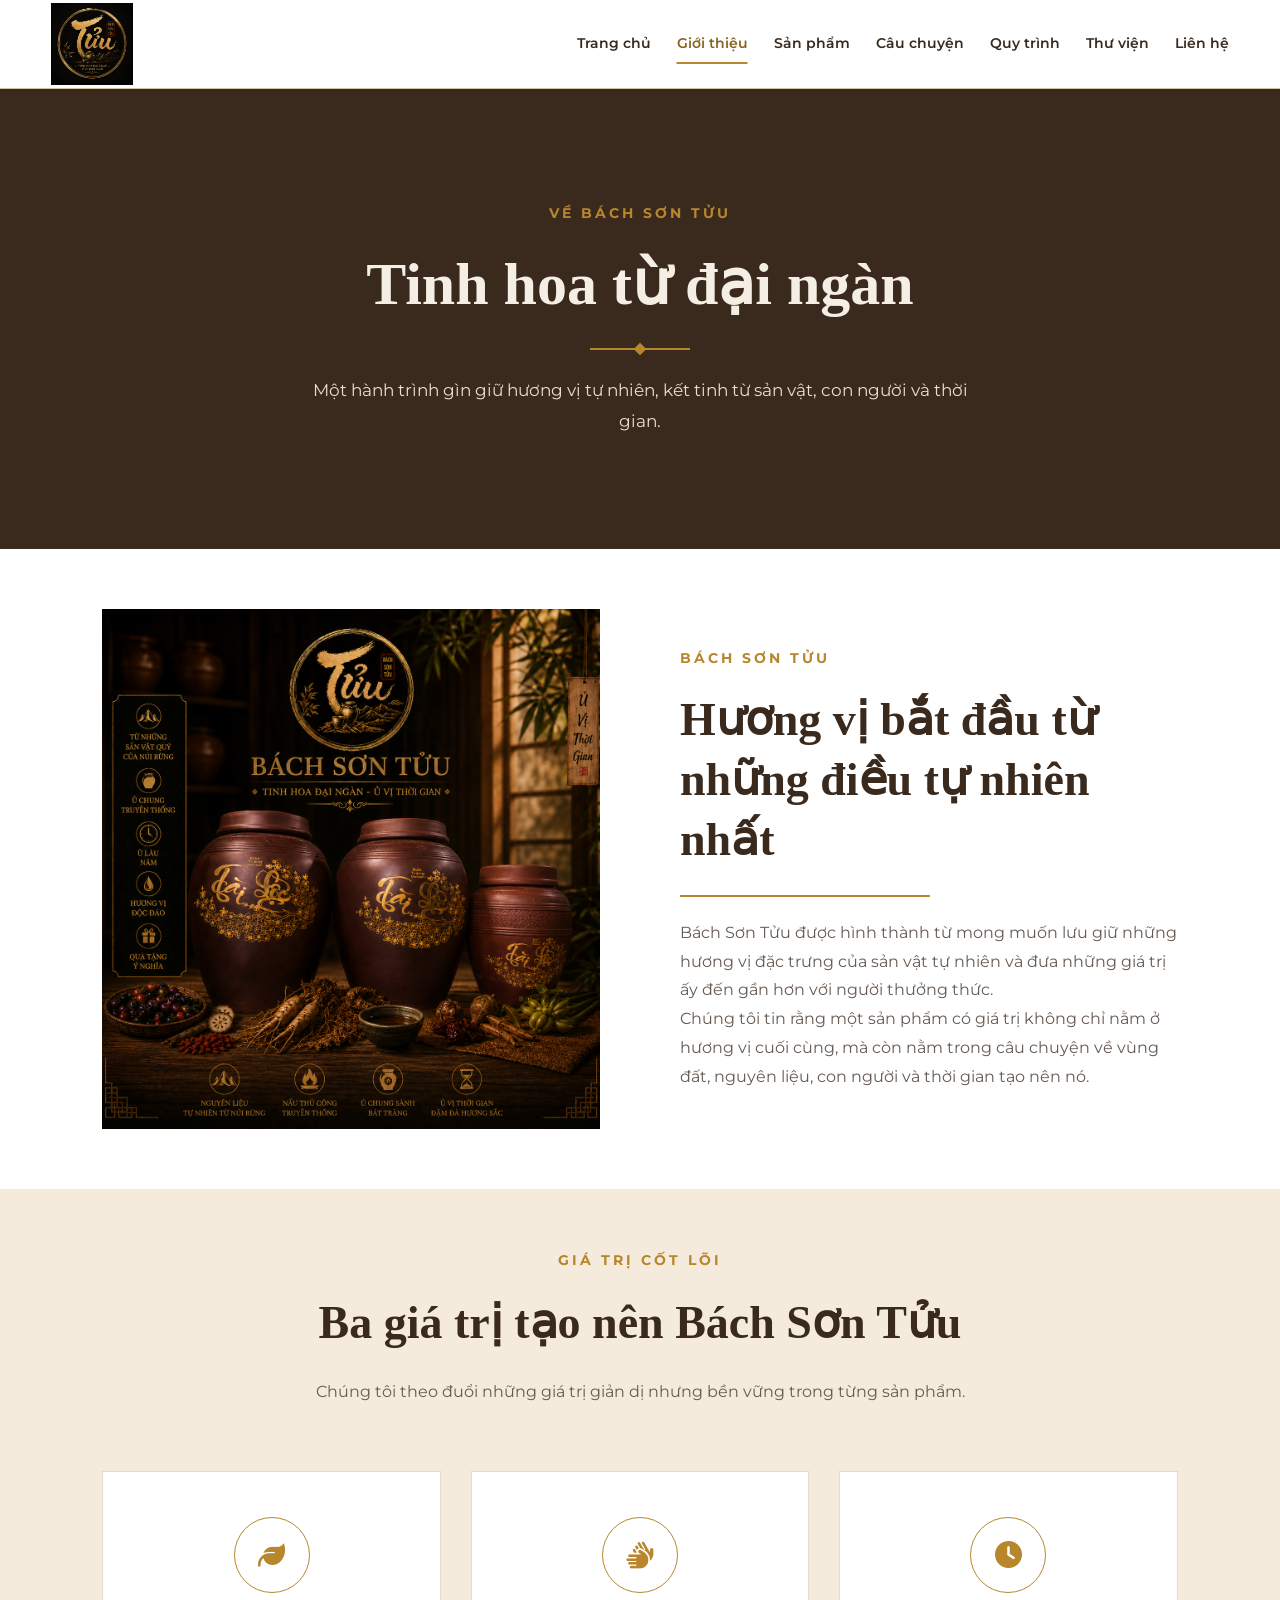
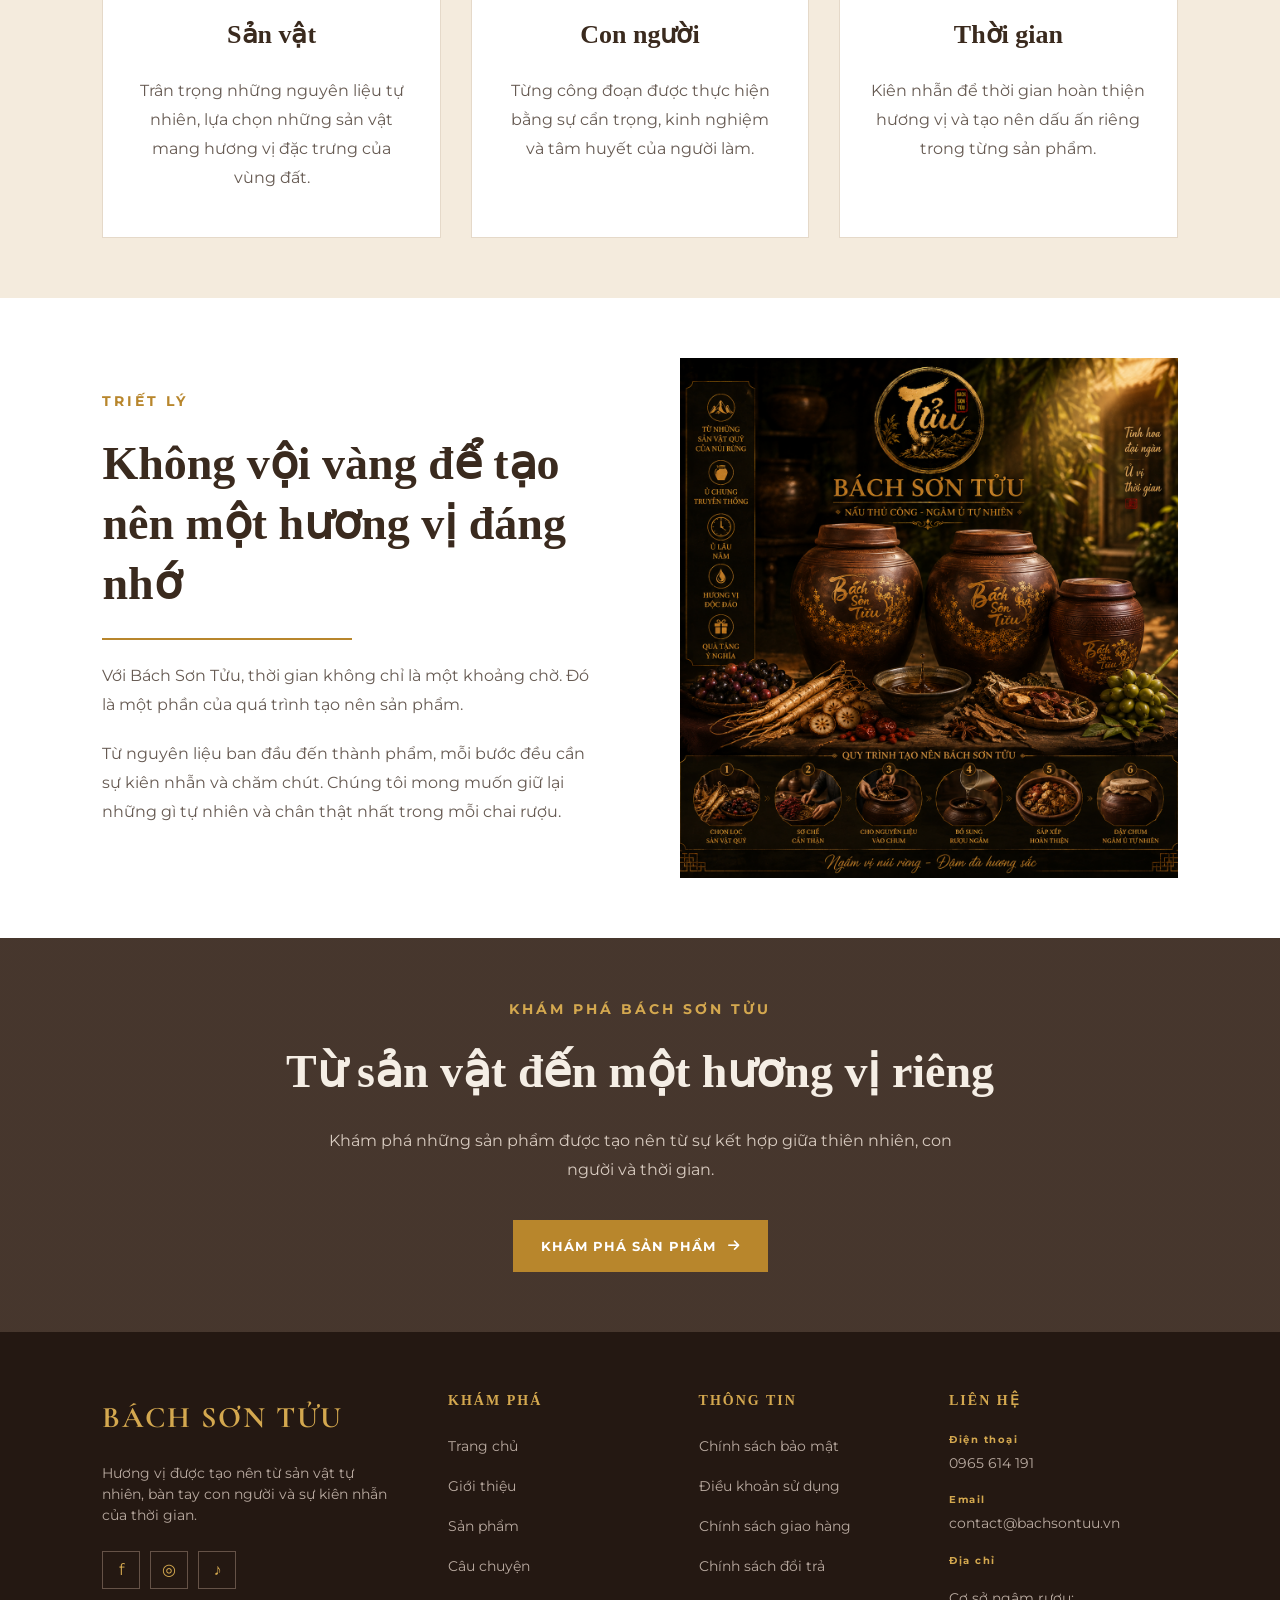
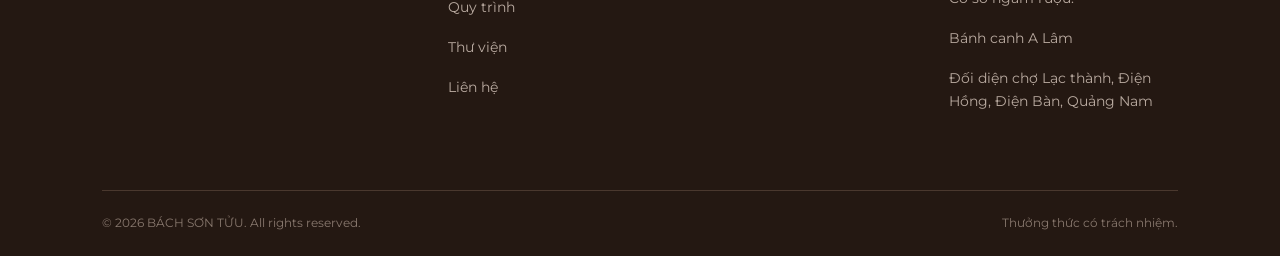
==== about.html @ 34ed48e2 "Add files via upload" ====
<!DOCTYPE html>
<html lang="vi">

<head>
    <meta charset="UTF-8">
    <meta name="viewport" content="width=device-width, initial-scale=1.0">
    <title>Giới thiệu | Bách Sơn Tửu</title>
    <link rel="preconnect" href="https://fonts.googleapis.com">
    <link rel="preconnect" href="https://fonts.gstatic.com" crossorigin>
    <link href="https://fonts.googleapis.com/css2?family=Cormorant+Garamond:wght@500;600;700&family=Montserrat:wght@400;500;600;700&display=swap" rel="stylesheet">
    <link rel="stylesheet" href="css/style.css">
    <link rel="stylesheet" href="css/responsive.css">
    <link rel="stylesheet" href="css/about.css">
    <link rel="stylesheet" href="https://cdnjs.cloudflare.com/ajax/libs/font-awesome/6.5.2/css/all.min.css">
    
</head>

<body>
    <!-- =========================
         HEADER
    ========================== -->
    <header class="header">
        <div class="container header-container">
            <!-- LOGO -->
            <a href="index.html" class="logo">
                <img 
                    src="images/logo/logo-main.png"
                    alt="Bách Sơn Tửu"
                    >
            </a>
            <!-- MENU -->
            <nav class="navbar">
                <a href="index.html">Trang chủ</a>
                <a href="about.html" class="active">Giới thiệu</a>
                <a href="products.html">Sản phẩm</a>
                <a href="story.html">Câu chuyện</a>
                <a href="process.html">Quy trình</a>
                <a href="gallery.html">Thư viện</a>
                <a href="contact.html">Liên hệ</a>
            </nav>
            <!-- MENU MOBILE -->
            <button class="menu-toggle">
                <i class="fa-solid fa-bars"></i>
            </button>
        </div>
    </header>
    <div class="mobile-menu">

    <a href="index.html">
        Trang chủ
    </a>

    <a href="about.html" class="active">
        Giới thiệu
    </a>

    <a href="products.html">
        Sản phẩm
    </a>

    <a href="story.html">
        Câu chuyện
    </a>

    <a href="process.html">
        Quy trình
    </a>

    <a href="gallery.html">
        Thư viện
    </a>

    <a href="contact.html">
        Liên hệ
    </a>

</div>

<!-- =====================================================
     ABOUT HERO
===================================================== -->

<section class="about-hero">

    <div class="about-hero-content">

        <span class="section-subtitle">
            VỀ BÁCH SƠN TỬU
        </span>

        <h1>
            Tinh hoa từ đại ngàn
        </h1>

        <div class="about-hero-line"></div>

        <p>
            Một hành trình gìn giữ hương vị tự nhiên,
            kết tinh từ sản vật, con người và thời gian.
        </p>

    </div>

</section>



<!-- =====================================================
     GIỚI THIỆU THƯƠNG HIỆU
===================================================== -->

<section class="about-intro">

    <div class="about-intro-container">


        <!-- HÌNH ẢNH -->

        <div class="about-intro-image">

            <img
                src="images/about/about-intro.jpg"
                alt="Không gian và sản vật Bách Sơn Tửu"
            >

        </div>


        <!-- NỘI DUNG -->

        <div class="about-intro-content">

            <span class="section-subtitle">
                BÁCH SƠN TỬU
            </span>

            <h2>
                Hương vị bắt đầu
                từ những điều tự nhiên nhất
            </h2>

            <div class="about-line"></div>

            <p>
                Bách Sơn Tửu được hình thành từ mong muốn
                lưu giữ những hương vị đặc trưng của sản vật
                tự nhiên và đưa những giá trị ấy đến gần hơn
                với người thưởng thức.
            </p>

            <p>
                Chúng tôi tin rằng một sản phẩm có giá trị
                không chỉ nằm ở hương vị cuối cùng, mà còn
                nằm trong câu chuyện về vùng đất, nguyên liệu,
                con người và thời gian tạo nên nó.
            </p>

        </div>

    </div>

</section>



<!-- =====================================================
     GIÁ TRỊ THƯƠNG HIỆU
===================================================== -->

<section class="about-values">

    <div class="about-values-header">

        <span class="section-subtitle">
            GIÁ TRỊ CỐT LÕI
        </span>

        <h2>
            Ba giá trị tạo nên Bách Sơn Tửu
        </h2>

        <p>
            Chúng tôi theo đuổi những giá trị giản dị
            nhưng bền vững trong từng sản phẩm.
        </p>

    </div>


    <div class="about-values-grid">


        <!-- GIÁ TRỊ 1 -->

        <div class="about-value-card">

            <div class="about-value-icon">

                <i class="fa-solid fa-leaf"></i>

            </div>

            <h3>
                Sản vật
            </h3>

            <p>
                Trân trọng những nguyên liệu tự nhiên,
                lựa chọn những sản vật mang hương vị
                đặc trưng của vùng đất.
            </p>

        </div>


        <!-- GIÁ TRỊ 2 -->

        <div class="about-value-card">

            <div class="about-value-icon">

                <i class="fa-solid fa-hands"></i>

            </div>

            <h3>
                Con người
            </h3>

            <p>
                Từng công đoạn được thực hiện bằng
                sự cẩn trọng, kinh nghiệm và tâm huyết
                của người làm.
            </p>

        </div>


        <!-- GIÁ TRỊ 3 -->

        <div class="about-value-card">

            <div class="about-value-icon">

                <i class="fa-solid fa-clock"></i>

            </div>

            <h3>
                Thời gian
            </h3>

            <p>
                Kiên nhẫn để thời gian hoàn thiện
                hương vị và tạo nên dấu ấn riêng
                trong từng sản phẩm.
            </p>

        </div>


    </div>

</section>



<!-- =====================================================
     TRIẾT LÝ THƯƠNG HIỆU
===================================================== -->

<section class="about-philosophy">

    <div class="about-philosophy-container">


        <div class="about-philosophy-content">

            <span class="section-subtitle">
                TRIẾT LÝ
            </span>

            <h2>
                Không vội vàng
                để tạo nên một hương vị đáng nhớ
            </h2>

            <div class="about-line"></div>

            <p>
                Với Bách Sơn Tửu, thời gian không chỉ là
                một khoảng chờ. Đó là một phần của quá trình
                tạo nên sản phẩm.
            </p>

            <p>
                Từ nguyên liệu ban đầu đến thành phẩm,
                mỗi bước đều cần sự kiên nhẫn và chăm chút.
                Chúng tôi mong muốn giữ lại những gì tự nhiên
                và chân thật nhất trong mỗi chai rượu.
            </p>

        </div>


        <div class="about-philosophy-image">

            <img
                src="images/about/about-philosophy.jpg"
                alt="Quá trình tạo nên Bách Sơn Tửu"
            >

        </div>

    </div>

</section>



<!-- =====================================================
     CTA
===================================================== -->

<section class="about-cta">

    <div class="about-cta-content">

        <span class="section-subtitle">
            KHÁM PHÁ BÁCH SƠN TỬU
        </span>

        <h2>
            Từ sản vật đến một hương vị riêng
        </h2>

        <p>
            Khám phá những sản phẩm được tạo nên
            từ sự kết hợp giữa thiên nhiên, con người
            và thời gian.
        </p>

        <a
            href="products.html"
            class="about-cta-button"
        >
            KHÁM PHÁ SẢN PHẨM

            <i class="fa-solid fa-arrow-right"></i>

        </a>

    </div>

</section>


<!-- =========================
     FOOTER
========================= -->

<footer class="footer">

    <div class="footer-container">

        <!-- Thương hiệu -->
        <div class="footer-brand">

            <a href="#" class="footer-logo">
                BÁCH SƠN TỬU
            </a>

            <p>
                Hương vị được tạo nên từ sản vật tự nhiên,
                bàn tay con người và sự kiên nhẫn của thời gian.
            </p>

            <div class="footer-social">

                <a href="#" aria-label="Facebook">
                    f
                </a>

                <a href="#" aria-label="Instagram">
                    ◎
                </a>

                <a href="#" aria-label="TikTok">
                    ♪
                </a>

            </div>

        </div>


        <!-- Điều hướng -->
        <div class="footer-column">

            <h3>
                KHÁM PHÁ
            </h3>

            <ul>

                <li>
                    <a href="#">
                        Trang chủ
                    </a>
                </li>

                <li>
                    <a href="#">
                        Giới thiệu
                    </a>
                </li>

                <li>
                    <a href="#">
                        Sản phẩm
                    </a>
                </li>

                <li>
                    <a href="#">
                        Câu chuyện
                    </a>
                </li>

                <li>
                    <a href="#">
                        Quy trình
                    </a>
                </li>

                <li>
                    <a href="#">
                        Thư viện
                    </a>
                </li>

                <li>
                    <a href="#">
                        Liên hệ
                    </a>
                </li>

            </ul>

        </div>


        <!-- Thông tin -->
        <div class="footer-column">

            <h3>
                THÔNG TIN
            </h3>

            <ul>

                <li>
                    <a href="#">
                        Chính sách bảo mật
                    </a>
                </li>

                <li>
                    <a href="#">
                        Điều khoản sử dụng
                    </a>
                </li>

                <li>
                    <a href="#">
                        Chính sách giao hàng
                    </a>
                </li>

                <li>
                    <a href="#">
                        Chính sách đổi trả
                    </a>
                </li>

            </ul>

        </div>


        <!-- Liên hệ -->
        <div class="footer-column">

            <h3>
                LIÊN HỆ
            </h3>

            <div class="footer-contact">

                <p>
                    <span>Điện thoại</span>
                    0965 614 191
                </p>

                <p>
                    <span>Email</span>
                    contact@bachsontuu.vn
                </p>

                <p>
                    <span>Địa chỉ</span>
                        <p>Cơ sở ngâm rượu: </p>
                        <p>Bánh canh A Lâm</p>
                        <p>Đối diện chợ Lạc thành, Điện Hồng, Điện Bàn, Quảng Nam</p>
                </p>

            </div>

        </div>

    </div>


    <!-- Footer Bottom -->

    <div class="footer-bottom">

        <p>
            © <span class="current-year"></span>
            BÁCH SƠN TỬU. All rights reserved.
        </p>

        <p>
            Thưởng thức có trách nhiệm.
        </p>

    </div>

</footer>



    <!-- JAVASCRIPT -->

    <script src="js/script.js"></script>


</body>

</html>
---- css/style.css ----
/* =====================================================
   BÁCH SƠN TỬU
   TINH HOA ĐẠI NGÀN - Ủ VỊ THỜI GIAN
   MAIN STYLE
===================================================== */


/* =====================================================
   1. BIẾN THƯƠNG HIỆU
===================================================== */

:root {

    /* MÀU CHỦ ĐẠO */
    --gold: #B8862C;
    --gold-light: #D4A84F;
    --gold-dark: #8A641F;

    /* MÀU NỀN */
    --black: #1C1510;
    --brown: #3A2A1E;
    --brown-dark: #241812;

    --white: #FFFFFF;
    --cream: #F8F5EF;
    --cream-dark: #F4EBDD;

    /* MÀU CHỮ */
    --text-main: #1C1510;
    --text-light: #665A52;
    --text-muted: #B9AAA0;

    /* VIỀN */
    --border: #D8C29A;
    --border-light: #D8CBBB;

    /* HIỆU ỨNG */
    --shadow: 0 8px 25px rgba(28, 21, 16, 0.10);
    --shadow-hover: 0 15px 35px rgba(59, 42, 32, 0.12);

    /* KÍCH THƯỚC */
    --container-width: 1200px;

    /* BO GÓC */
    --radius-sm: 5px;
    --radius-md: 8px;

    /* FONT */
    --font-main: "Montserrat", sans-serif;

}


/* =====================================================
   2. RESET
===================================================== */

* {
    margin: 0;
    padding: 0;
    box-sizing: border-box;
}

html {
    scroll-behavior: smooth;
}

body {
    font-family: "Montserrat", sans-serif;
    background: var(--white);
    color: var(--text-main);
    line-height: 1.7;
    overflow-x: hidden;
}

img {
    display: block;
    max-width: 100%;
}

a {
    color: inherit;
    text-decoration: none;
}

button,
input,
textarea,
select {
    font-family: inherit;
}


/* =====================================================
   3. TYPOGRAPHY
===================================================== */

h1,
h2,
h3,
h4 {
    margin: 0 0 25px;
    font-family: 'Playfair Display', serif;
    color: var(--brown);
    line-height: 1.3;
}

h1 {
    font-size: 60px;
}

h2 {
    font-size: 46px;
}

h3 {
    font-size: 26px;
}


/* =====================================================
   4. CONTAINER
===================================================== */

.container {
    width: 92%;
    max-width: var(--container-width);
    margin: 0 auto;
}


/* =====================================================
   5. SECTION SUBTITLE
===================================================== */

.section-subtitle {
    display: block;
    margin-bottom: 20px;
    color: var(--gold);
    font-size: 14px;
    font-weight: 700;
    letter-spacing: 3px;
}


/* =====================================================
   6. HEADER
===================================================== */

.header {
    position: sticky;
    top: 0;
    left: 0;
    width: 100%;
    background: rgba(255, 255, 255, 0.97);
    border-bottom: 1px solid var(--border);
    z-index: 1000;
    transition: 0.3s ease;
}

.header-container {
    min-height: 88px;
    display: flex;
    align-items: center;
    justify-content: space-between;
    gap: 30px;
}


/* =====================================================
   7. LOGO
===================================================== */

.logo {
    display: flex;
    align-items: center;
    flex-shrink: 0;
}

.logo img {
    width: 82px;
    height: 82px;
    object-fit: contain;
    transition: 0.3s ease;
}

.logo:hover img {
    transform: scale(1.03);
}


/* =====================================================
   8. NAVIGATION
===================================================== */

.navbar {
    display: flex;
    align-items: center;
    justify-content: flex-end;
    gap: 26px;
}

.navbar a {
    position: relative;
    padding: 8px 0;
    color: var(--brown);
    font-size: 14px;
    font-weight: 600;
    white-space: nowrap;
    transition: 0.3s ease;
}

.navbar a::after {
    content: "";
    position: absolute;
    left: 50%;
    bottom: 0;
    width: 0;
    height: 2px;
    background: var(--gold);
    transform: translateX(-50%);
    transition: 0.3s ease;
}

.navbar a:hover,
.navbar a.active {
    color: var(--gold-dark);
}

.navbar a:hover::after,
.navbar a.active::after {
    width: 100%;
}


/* =====================================================
   9. MOBILE MENU BUTTON
===================================================== */

.menu-toggle {
    display: none;
    width: 42px;
    height: 42px;
    align-items: center;
    justify-content: center;
    border: 1px solid var(--border);
    border-radius: var(--radius-sm);
    background: var(--white);
    color: var(--gold-dark);
    font-size: 20px;
    cursor: pointer;
    transition: 0.3s ease;
}

.menu-toggle:hover {
    background: var(--cream);
    border-color: var(--gold);
}


/* =====================================================
   10. MOBILE MENU
===================================================== */

.mobile-menu {
    display: none;
    position: fixed;
    top: 88px;
    left: 0;
    width: 100%;
    background: var(--white);
    border-top: 1px solid var(--border);
    box-shadow: var(--shadow);
    z-index: 999;
}

.mobile-menu a {
    display: block;
    padding: 15px 5%;
    color: var(--brown);
    font-size: 14px;
    font-weight: 600;
    border-bottom: 1px solid #eee;
    transition: 0.3s ease;
}

.mobile-menu a:hover,
.mobile-menu a.active {
    color: var(--gold-dark);
    background: var(--cream);
}

.mobile-menu.show {
    display: block;
}


/* =====================================================
   11. HERO
===================================================== */

.hero {
    min-height: 650px;
    display: flex;
    align-items: center;
    text-align: center;
    background-color: var(--cream);
    overflow: hidden;
}

.hero-content {
    width: 100%;
    max-width: 1100px;
    margin: 0 auto;
    padding: 50px 20px;
}

.hero h1 {
    margin: 0;
    font-size: clamp(48px, 6vw, 86px);
    font-weight: 700;
    letter-spacing: 2px;
    color: var(--brown);
    line-height: 1.1;
}

.hero-line {
    position: relative;
    width: 250px;
    height: 2px;
    margin: 22px auto 18px;
    background: var(--gold);
}

.hero-line::after {
    content: "";
    position: absolute;
    top: 50%;
    left: 50%;
    width: 10px;
    height: 10px;
    background: var(--gold);
    transform: translate(-50%, -50%) rotate(45deg);
}

.hero-slogan {
    margin: 8px 0 20px;
    font-family: 'Playfair Display', serif;
    font-size: 20px;
    font-weight: 500;
    letter-spacing: 4px;
    color: var(--gold-dark);
    text-transform: uppercase;
}

.hero-description {
    max-width: 800px;
    margin: 20px auto 32px;
    color: var(--text-light);
    text-align: center;
    font-size: 18px;
    line-height: 1.7;
}


/* =====================================================
   12. HERO BUTTON
===================================================== */

.hero-button {
    display: inline-flex;
    align-items: center;
    gap: 12px;
    padding: 13px 25px;
    background: var(--gold);
    color: var(--white);
    border: 1px solid var(--gold);
    border-radius: var(--radius-sm);
    font-size: 15px;
    font-weight: 600;
    letter-spacing: 0.5px;
    transition: 0.3s ease;
}

.hero-button i {
    transition: 0.3s ease;
}

.hero-button:hover {
    background: var(--gold-dark);
    border-color: var(--gold-dark);
    transform: translateY(-2px);
}

.hero-button:hover i {
    transform: translateX(5px);
}


/* =====================================================
   13. STORY - CÂU CHUYỆN
===================================================== */

.story {
    padding: 60px 8%;
    background: var(--white);
}

.story-container {
    max-width: var(--container-width);
    margin: 0 auto;
    display: grid;
    grid-template-columns: 1fr 1fr;
    gap: 80px;
    align-items: center;
}

.story-image {
    width: 100%;
    height: 450px;
    overflow: hidden;
}

.story-image img {
    width: 100%;
    height: 100%;
    object-fit: cover;
    transition: transform 0.6s ease;
}

.story-image:hover img {
    transform: scale(1.04);
}

.story-content {
    max-width: 520px;
}

.story-line {
    width: 250px;
    height: 2px;
    margin-bottom: 30px;
    background: var(--gold);
}

.story-content p {
    margin-bottom: 20px;
    color: var(--text-light);
    font-size: 16px;
    line-height: 1.8;
}

/* STORY BUTTON */

.story-button {
    display: inline-flex;
    align-items: center;
    gap: 12px;
    margin-top: 15px;
    padding: 14px 24px;
    background: var(--gold);
    color: var(--white);
    font-size: 15px;
    font-weight: 600;
    letter-spacing: 0.5px;
    transition: 0.3s ease;
}

.story-button span {
    font-size: 15px;
}

.story-button:hover {
    background: var(--brown);
}


/* =====================================================
   14. PRODUCTS - SẢN PHẨM
===================================================== */

.products {
    padding: 60px 8%;
    background: var(--cream-dark);
}

.products-header {
    max-width: 700px;
    margin: 0 auto 50px;
    text-align: center;
}

.products-header p {
    margin: 0;
    color: var(--text-light);
    font-size: 16px;
    line-height: 1.8;
}


/* PRODUCT GRID */

.products-grid {
    max-width: var(--container-width);
    margin: 0 auto;
    display: grid;
    grid-template-columns: repeat(3, 1fr);
    gap: 30px;
}


/* PRODUCT CARD */

.product-card {
    background: var(--white);
    transition:
        transform 0.4s ease,
        box-shadow 0.4s ease;
}

.product-card:hover {
    transform: translateY(-8px);
    box-shadow: var(--shadow-hover);
}


/* PRODUCT IMAGE */

.product-image {
    position: relative;
    width: 100%;
    height: 250px;
    overflow: hidden;
    background: #E8DCCB;
}

.product-image img {
    width: 100%;
    height: 100%;
    object-fit: cover;
    transition: transform 0.6s ease;
}

.product-card:hover .product-image img {
    transform: scale(1.05);
}


/* PRODUCT TAG */

.product-tag {
    position: absolute;
    top: 18px;
    left: 18px;
    padding: 7px 12px;
    background: var(--gold);
    color: var(--white);
    font-size: 11px;
    font-weight: 700;
    letter-spacing: 1px;
}


/* PRODUCT INFO */

.product-info {
    padding: 28px 26px 30px;
}

.product-category {
    color: var(--gold);
    font-size: 11px;
    font-weight: 700;
    letter-spacing: 2px;
}

.product-info h3 {
    margin: 12px 0;
    
}

.product-info p {
    margin: 0 0 22px;
    color: var(--text-light);
    font-size: 14px;
    line-height: 1.7;
}


/* PRODUCT LINK */

.product-link {
    display: inline-flex;
    align-items: center;
    gap: 10px;
    padding-bottom: 5px;
    color: var(--brown);
    border-bottom: 1px solid var(--gold);
    font-size: 12px;
    font-weight: 700;
    letter-spacing: 1px;
    transition: 0.3s ease;
}

.product-link span {
    color: var(--gold);
    font-size: 18px;
}

.product-link:hover {
    color: var(--gold);
}


/* PRODUCTS BUTTON */

.products-button {
    margin-top: 50px;
    text-align: center;
}

.view-all-button {
    display: inline-flex;
    align-items: center;
    gap: 12px;
    padding: 15px 28px;
    background: var(--brown);
    color: var(--white);
    font-size: 15px;
    font-weight: 600;
    letter-spacing: 1px;
    transition: 0.3s ease;
}

.view-all-button span {
    color: var(--gold-light);
    font-size: 20px;
}

.view-all-button:hover {
    background: var(--gold);
}


/* =====================================================
   15. PROCESS - QUY TRÌNH
===================================================== */

.process {
    padding: 60px 8%;
    background: var(--brown);
    color: #F5EEE5;
    overflow: hidden;
}

.process-header {
    max-width: 850px;
    margin: 0 auto 90px;
    text-align: center;
}

.process-header h2 {
    margin: 0 0 25px;
    color: #F5EEE5;
    font-size: 46px;
    line-height: 1.15;
}

.process-header p {
    max-width: 780px;
    margin: 0 auto;
    color: #D8CBC0;
    font-size: 16px;
    line-height: 1.8;
}


/* PROCESS LIST */

.process-list {
    width: 100%;
    max-width: 1400px;
    margin: 0 auto;
    display: grid;
    grid-template-columns: repeat(5, minmax(0, 1fr));
}


/* PROCESS ITEM */

.process-item {
    position: relative;
    min-width: 0;
    padding: 0 25px;
    text-align: center;
}


/* PROCESS ICON */

.process-icon {
    position: relative;
    z-index: 2;
    width: 96px;
    height: 96px;
    margin: 0 auto 38px;
    display: flex;
    align-items: center;
    justify-content: center;
    border: 1px solid #C28B20;
    border-radius: 50%;
    background: var(--brown);
    color: #D49A25;
    font-size: 30px;
    transition: all 0.35s ease;
}


/* PROCESS CONNECTOR */

.process-item:not(:last-child)::after {
    content: "";
    position: absolute;
    top: 48px;
    left: calc(50% + 48px);
    width: calc(100% - 96px);
    height: 1px;
    background: #806B58;
    z-index: 1;
}


/* PROCESS TEXT */

.process-content span {
    display: block;
    margin-bottom: 18px;
    color: #D49A25;
    font-size: 12px;
    font-weight: 700;
    letter-spacing: 2px;
    line-height: 1.4;
}

.process-content h3 {
    margin: 0 0 18px;
    color: #F5EEE5;
    font-size: 24px;
    line-height: 1.35;
}

.process-content p {
    max-width: 220px;
    margin: 0 auto;
    color: #CDBFB4;
    font-size: 14px;
    line-height: 1.7;
}


/* PROCESS HOVER */

.process-item:hover .process-icon {
    background: #C28B20;
    color: var(--white);
    transform: translateY(-6px);
}


/* =====================================================
   16. GALLERY - THƯ VIỆN
===================================================== */

.gallery {
    padding: 60px 8%;
    background: var(--cream-dark);
}

.gallery-header {
    max-width: 700px;
    margin: 0 auto 60px;
    text-align: center;
}

.gallery-header h2 {
    margin: 0 0 22px;
    line-height: 1.2;
}

.gallery-header p {
    margin: 0;
    color: var(--text-light);
    font-size: 16px;
    line-height: 1.8;
}


/* GALLERY GRID */

.gallery-grid {
    max-width: var(--container-width);
    margin: 0 auto;
    display: grid;
    grid-template-columns: 1.2fr 1fr 1fr;
    grid-template-rows: 260px 260px;
    gap: 15px;
}

.gallery-item {
    position: relative;
    overflow: hidden;
    background: #DDD;
}

.gallery-large {
    grid-row: span 2;
}

.gallery-item img {
    width: 100%;
    height: 100%;
    object-fit: cover;
    transition: transform 0.7s ease;
}

.gallery-item:hover img {
    transform: scale(1.06);
}


/* =====================================================
   17. CONTACT - LIÊN HỆ
===================================================== */

.contact {
    padding: 60px 8%;
    background: var(--white);
}

.contact-container {
    max-width: var(--container-width);
    margin: 0 auto;
    display: grid;
    grid-template-columns: 1fr 1fr;
    gap: 90px;
    align-items: center;
}


/* CONTACT INFO */

.contact-info {
    max-width: 520px;
}

.contact-info h2 {
    margin: 0 0 25px;
}

.contact-info > p {
    margin-bottom: 35px;
    color: var(--text-light);
    font-size: 16px;
    line-height: 1.8;
}


/* CONTACT DETAILS */

.contact-details {
    display: flex;
    flex-direction: column;
    gap: 22px;
}

.contact-item {
    display: flex;
    align-items: center;
    gap: 18px;
}

.contact-icon {
    width: 48px;
    height: 48px;
    display: flex;
    align-items: center;
    justify-content: center;
    border: 1px solid var(--gold);
    color: var(--gold);
    font-size: 20px;
}

.contact-item span {
    display: block;
    margin-bottom: 5px;
    color: var(--gold);
    font-size: 10px;
    font-weight: 600;
    letter-spacing: 2px;
}

.contact-item strong {
    display: block;
    color: var(--brown);
    font-size: 14px;
    font-weight: 600;
}


/* =====================================================
   18. CONTACT FORM
===================================================== */

.contact-form {
    padding: 50px;
    background: var(--cream-dark);
}

.contact-form h3 {
    margin: 0 0 8px;
}

.contact-form > p {
    margin: 0 0 30px;
    color: var(--text-light);
    font-size: 14px;
}


/* FORM GROUP */

.form-group {
    display: flex;
    flex-direction: column;
    margin-bottom: 20px;
}

.form-group label {
    margin-bottom: 8px;
    color: var(--brown);
    font-size: 12px;
    font-weight: 700;
}

.form-group input,
.form-group textarea {
    width: 100%;
    padding: 14px 15px;
    border: 1px solid var(--border-light);
    background: var(--white);
    color: var(--brown);
    font-size: 14px;
    outline: none;
    transition: border-color 0.3s ease;
}

.form-group textarea {
    resize: vertical;
}

.form-group input:focus,
.form-group textarea:focus {
    border-color: var(--gold);
}


/* FORM ROW */

.form-row {
    display: grid;
    grid-template-columns: 1fr 1fr;
    gap: 15px;
}


/* CONTACT BUTTON */

.contact-button {
    width: 100%;
    display: flex;
    align-items: center;
    justify-content: center;
    gap: 12px;
    padding: 16px;
    border: none;
    background: var(--brown);
    color: var(--white);
    font-size: 12px;
    font-weight: 700;
    letter-spacing: 1px;
    cursor: pointer;
    transition: 0.3s ease;
}

.contact-button span {
    color: var(--gold-light);
    font-size: 20px;
}

.contact-button:hover {
    background: var(--gold);
}

/* =====================================================
   LOCATION - GOOGLE MAP
===================================================== */

.location {
    background-color: #f4ebdd;
    padding: 60px 8%;
}


/* =========================
   HEADER
========================= */

.location-header {
    max-width: 700px;
    margin: 0 auto 50px;
    text-align: center;
}

.location-header .section-subtitle {
    margin-bottom: 18px;
}


.location-header p {
    max-width: 650px;
    margin: 0 auto;
    color: #665a52;
    font-size: 16px;
    line-height: 1.8;
}


/* =========================
   MAP
========================= */

.location-map {
    width: 100%;
    max-width: 1200px;
    height: 450px;
    margin: 0 auto;
    overflow: hidden;
    border: 1px solid #d8c29a;
    background-color: #ddd;
    box-shadow:
        0 12px 30px rgba(59, 42, 32, 0.10);
}


/* GOOGLE MAP IFRAME */

.location-map iframe {
    width: 100%;
    height: 100%;
    display: block;
    border: 0;
}

/* =========================
   LOCATION ADDRESS
========================= */

.location-address {

    max-width: 1200px;
    margin: 25px auto 0;
    padding: 22px 25px;
    display: flex;
    align-items: center;
    justify-content: space-between;
    gap: 30px;
    background-color: #ffffff;
    border: 1px solid #d8c29a;
}


/* =========================
   ADDRESS INFO
========================= */

.location-address-info {

    display: flex;
    align-items: center;
    gap: 18px;
    min-width: 0;
}


/* ICON */

.location-address-icon {

    width: 48px;
    height: 48px;

    display: flex;

    align-items: center;
    justify-content: center;

    flex-shrink: 0;

    border: 1px solid #b8862b;

    color: #b8862b;

    font-size: 20px;
}


/* TEXT */

.location-address strong {

    display: block;

    margin-bottom: 4px;

    color: #3b2a20;

    font-family: Georgia, serif;

    font-size: 18px;
}


.location-address p {

    margin: 0;

    color: #665a52;

    font-size: 14px;

    line-height: 1.7;
}


/* =========================
   NÚT CHỈ ĐƯỜNG
========================= */

.location-direction-button {

    display: inline-flex;

    align-items: center;
    justify-content: center;

    gap: 10px;

    flex-shrink: 0;

    padding: 13px 20px;

    background-color: #b8862b;

    color: #ffffff;

    font-size: 12px;

    font-weight: 700;

    letter-spacing: 0.8px;

    text-decoration: none;

    transition: all 0.3s ease;
}


.location-direction-button i {

    font-size: 15px;

    transition: transform 0.3s ease;
}


.location-direction-button:hover {

    background-color: #3b2a20;

    transform: translateY(-2px);
}


.location-direction-button:hover i {

    transform: translateX(3px);
}

/* =====================================================
   19. FOOTER
===================================================== */

.footer {
    padding: 60px 8% 0;
    background: var(--brown-dark);
    color: var(--white);
}

.footer-container {
    max-width: var(--container-width);
    margin: 0 auto;
    display: grid;
    grid-template-columns: 1.5fr 1fr 1fr 1.2fr;
    gap: 60px;
    padding-bottom: 60px;
}


/* FOOTER BRAND */

.footer-brand {
    max-width: 330px;
}

.footer-logo {
    display: inline-block;
    margin-bottom: 20px;
    color: var(--gold-light);
    font-family: "Cormorant Garamond", Georgia, serif;
    font-size: 30px;
    font-weight: 700;
    letter-spacing: 2px;
}

.footer-brand > p {
    margin: 0 0 25px;
    color: var(--text-muted);
    font-size: 14px;
    line-height: 1.5;
}


/* SOCIAL */

.footer-social {
    display: flex;
    gap: 10px;
}

.footer-social a {
    width: 38px;
    height: 38px;
    display: flex;
    align-items: center;
    justify-content: center;
    border: 1px solid #655247;
    color: var(--gold-light);
    font-size: 16px;
    transition: 0.3s ease;
}

.footer-social a:hover {
    background: var(--gold);
    border-color: var(--gold);
    color: var(--white);
}


/* FOOTER COLUMNS */

.footer-column h3 {
    margin: 0 0 22px;
    color: var(--gold-light);
    font-size: 14px;
    font-weight: 700;
    letter-spacing: 2px;
}

.footer-column ul {
    list-style: none;
    padding: 0;
    margin: 0;
}

.footer-column li {
    margin-bottom: 13px;
}

.footer-column li a {
    color: var(--text-muted);
    font-size: 14px;
    transition: 0.3s ease;
}

.footer-column li a:hover {
    padding-left: 4px;
    color: var(--gold-light);
}


/* FOOTER CONTACT */

.footer-contact p {
    margin: 0 0 18px;
    color: var(--text-muted);
    font-size: 14px;
    line-height: 1.6;
}

.footer-contact span {
    display: block;
    margin-bottom: 4px;
    color: var(--gold-light);
    font-size: 10px;
    font-weight: 700;
    letter-spacing: 1.5px;
}


/* FOOTER BOTTOM */

.footer-bottom {
    max-width: var(--container-width);
    margin: 0 auto;
    padding: 22px 0;
    display: flex;
    justify-content: space-between;
    gap: 20px;
    border-top: 1px solid #4A382E;
}

.footer-bottom p {
    margin: 0;
    color: #88786E;
    font-size: 12px;
}

/* =====================================================
   JAVASCRIPT EFFECT
===================================================== */


/* =========================
   HEADER HIDE
========================= */

.header.hide {
    transform: translateY(-100%);
}


/* =========================
   REVEAL EFFECT
========================= */

.reveal {

    opacity: 0;

    transform: translateY(35px);

    transition:
        opacity 0.8s ease,
        transform 0.8s ease;
}


.reveal.show {

    opacity: 1;

    transform: translateY(0);
}


/* =========================
   PRODUCT CARD DELAY
========================= */

.product-card:nth-child(2) {
    transition-delay: 0.1s;
}

.product-card:nth-child(3) {
    transition-delay: 0.2s;
}


/* =========================
   PROCESS DELAY
========================= */

.process-item:nth-child(2) {
    transition-delay: 0.1s;
}

.process-item:nth-child(3) {
    transition-delay: 0.2s;
}

.process-item:nth-child(4) {
    transition-delay: 0.3s;
}

.process-item:nth-child(5) {
    transition-delay: 0.4s;
}
/* =====================================================
   END
===================================================== */
---- css/responsive.css ----
/* =====================================================
   BÁCH SƠN TỬU
   RESPONSIVE CSS
===================================================== */


/* =====================================================
   TABLET
   <= 992px
===================================================== */

@media (max-width: 992px) {


    /* =========================
       GLOBAL
    ========================= */

    .container {
        width: 90%;
    }


    /* =========================
       HEADER
    ========================= */

    .header-container {
        min-height: 78px;
    }

    .logo img {
        width: 70px;
        height: 70px;
    }

    .navbar {
        gap: 18px;
    }

    .navbar a {
        font-size: 13px;
    }


    /* =========================
       HERO
    ========================= */

    .hero {
        min-height: 580px;
    }

    .hero-content {
        padding: 70px 20px;
    }

    .hero h1 {
        font-size: clamp(45px, 7vw, 70px);
    }

    .hero-slogan {
        font-size: 15px;
        letter-spacing: 2.5px;
    }

    .hero-description {
        max-width: 650px;
        font-size: 16px;
    }


    /* =========================
       STORY
    ========================= */

    .story {
        padding: 80px 6%;
    }

    .story-container {
        gap: 50px;
    }

    .story-image {
        height: 450px;
    }

    .story-content h2 {
        font-size: 36px;
    }


    /* =========================
       PRODUCTS
    ========================= */

    .products {
        padding: 85px 6%;
    }

    .products-header h2 {
        font-size: 38px;
    }

    .products-grid {
        grid-template-columns: repeat(3, 1fr);
        gap: 20px;
    }

    .product-image {
        height: 330px;
    }

    .product-info {
        padding: 22px 20px 25px;
    }

    .product-info h3 {
        font-size: 23px;
    }


    /* =========================
       PROCESS
    ========================= */

    .process {
        padding: 85px 4%;
    }

    .process-header {
        margin-bottom: 70px;
    }

    .process-header h2 {
        font-size: 42px;
    }

    .process-item {
        padding: 0 12px;
    }

    .process-icon {
        width: 78px;
        height: 78px;

        font-size: 25px;

        margin-bottom: 30px;
    }

    .process-item:not(:last-child)::after {
        top: 39px;
        left: calc(50% + 39px);
        width: calc(100% - 78px);
    }

    .process-content span {
        font-size: 10px;
        letter-spacing: 1.5px;
    }

    .process-content h3 {
        font-size: 20px;
    }

    .process-content p {
        font-size: 13px;
        line-height: 1.7;
    }


    /* =========================
       GALLERY
    ========================= */

    .gallery {
        padding: 85px 6%;
    }

    .gallery-header h2 {
        font-size: 38px;
    }

    .gallery-grid {
        grid-template-rows: 220px 220px;
        gap: 12px;
    }


    /* =========================
       CONTACT
    ========================= */

    .contact {
        padding: 85px 6%;
    }

    .contact-container {
        gap: 50px;
    }

    .contact-info h2 {
        font-size: 36px;
    }

    .contact-form {
        padding: 35px;
    }


    /* =========================
       FOOTER
    ========================= */

    .footer {
        padding: 65px 6% 0;
    }

    .footer-container {
        grid-template-columns: 1.3fr 1fr 1fr;
        gap: 40px;
    }

    .footer-brand {
        grid-column: span 3;
        max-width: 500px;
    }

}


/* =====================================================
   MOBILE
   <= 768px
===================================================== */

@media (max-width: 768px) {


    /* =========================
       GLOBAL
    ========================= */

    .container {
        width: 90%;
    }


    /* =========================
       HEADER
    ========================= */

    .header-container {
        min-height: 72px;
    }

    .logo img {
        width: 62px;
        height: 62px;
    }

    /* Ẩn menu desktop */

    .navbar {
        display: none;
    }

    /* Hiện nút menu */

    .menu-toggle {
        display: flex;
    }

    /* Menu mobile */

    .mobile-menu {
        top: 72px;
    }


    /* =========================
       HERO
    ========================= */

    .hero {
        min-height: 520px;
    }

    .hero-content {
        padding: 60px 15px;
    }

    .hero h1 {
        font-size: clamp(40px, 11vw, 58px);
        letter-spacing: 1px;
    }

    .hero-line {
        width: 90px;
        margin: 18px auto 15px;
    }

    .hero-slogan {
        font-size: 13px;
        letter-spacing: 2px;
        line-height: 1.6;
    }

    .hero-description {
        max-width: 500px;

        margin: 18px auto 28px;

        font-size: 14px;
        line-height: 1.7;
    }

    .hero-button {
        padding: 12px 20px;
        font-size: 12px;
    }


    /* =========================
       STORY
    ========================= */

    .story {
        padding: 70px 6%;
    }

    .story-container {
        grid-template-columns: 1fr;
        gap: 45px;
    }

    .story-image {
        height: 400px;
    }

    .story-content {
        max-width: 100%;
    }

    .story-content h2 {
        font-size: 34px;
    }

    .story-content p {
        font-size: 14px;
    }

    .story-button {
        padding: 13px 20px;
        font-size: 12px;
    }


    /* =========================
       PRODUCTS
    ========================= */

    .products {
        padding: 75px 6%;
    }

    .products-header {
        margin-bottom: 45px;
    }

    .products-header h2 {
        font-size: 36px;
    }

    .products-header p {
        font-size: 14px;
    }

    .products-grid {
        grid-template-columns: 1fr;
        gap: 30px;
        max-width: 500px;
    }

    .product-image {
        height: 430px;
    }

    .product-info {
        padding: 25px;
    }

    .product-info h3 {
        font-size: 26px;
    }

    .product-info p {
        font-size: 14px;
    }

    .products-button {
        margin-top: 40px;
    }

    .view-all-button {
        padding: 13px 22px;
        font-size: 12px;
    }


    /* =========================
       PROCESS
    ========================= */

    .process {
        padding: 75px 6%;
    }

    .process-header {
        margin-bottom: 60px;
    }

    .process-header h2 {
        font-size: 36px;
    }

    .process-header p {
        font-size: 14px;
    }

    /*
       Chuyển 5 công đoạn
       thành danh sách dọc
    */

    .process-list {
        grid-template-columns: 1fr;
        gap: 0;
        max-width: 550px;
        margin: 0 auto;
    }

    .process-item {
        display: grid;

        grid-template-columns: 80px 1fr;

        column-gap: 25px;

        text-align: left;

        padding: 0 0 45px;
    }

    .process-icon {
        width: 72px;
        height: 72px;

        margin: 0;

        font-size: 24px;
    }

    /*
       Đường nối dọc
    */

    .process-item:not(:last-child)::after {

        top: 72px;

        left: 35px;

        width: 1px;

        height: calc(100% - 72px);

        background-color: #806b58;
    }

    .process-content {
        padding-top: 5px;
    }

    .process-content span {
        margin-bottom: 8px;

        font-size: 10px;

        letter-spacing: 1.5px;
    }

    .process-content h3 {
        font-size: 22px;

        margin-bottom: 10px;
    }

    .process-content p {
        max-width: none;

        margin: 0;

        font-size: 13px;

        line-height: 1.7;
    }


    /* =========================
       GALLERY
    ========================= */

    .gallery {
        padding: 75px 6%;
    }

    .gallery-header {
        margin-bottom: 40px;
    }

    .gallery-header h2 {
        font-size: 36px;
    }

    .gallery-header p {
        font-size: 14px;
    }

    /*
       Gallery chuyển thành
       2 cột trên điện thoại
    */

    .gallery-grid {

        grid-template-columns: 1fr 1fr;

        grid-template-rows:
            220px
            180px
            180px;

        gap: 10px;
    }

    .gallery-large {
        grid-column: span 2;
        grid-row: span 1;
    }


    /* =========================
       CONTACT
    ========================= */

    .contact {
        padding: 75px 6%;
    }

    .contact-container {
        grid-template-columns: 1fr;
        gap: 50px;
    }

    .contact-info {
        max-width: 100%;
    }

    .contact-info h2 {
        font-size: 34px;
    }

    .contact-info > p {
        font-size: 14px;
    }

    .contact-form {
        padding: 30px 25px;
    }

    .contact-form h3 {
        font-size: 27px;
    }

    .form-row {
        grid-template-columns: 1fr;
        gap: 0;
    }


    /* =========================
       FOOTER
    ========================= */

    .footer {
        padding: 55px 6% 0;
    }

    .footer-container {
        grid-template-columns: 1fr 1fr;
        gap: 40px 25px;
    }

    .footer-brand {
        grid-column: span 2;
        max-width: 100%;
    }

    .footer-column h3 {
        font-size: 11px;
    }

    .footer-column li a {
        font-size: 13px;
    }

    .footer-contact p {
        font-size: 13px;
    }

    .footer-bottom {
        flex-direction: column;

        text-align: center;

        align-items: center;

        gap: 8px;
    }

}


/* =====================================================
   SMALL MOBILE
   <= 480px
===================================================== */

@media (max-width: 480px) {


    /* =========================
       HEADER
    ========================= */

    .header-container {
        min-height: 68px;
    }

    .logo img {
        width: 58px;
        height: 58px;
    }

    .menu-toggle {
        width: 40px;
        height: 40px;
        font-size: 18px;
    }

    .mobile-menu {
        top: 68px;
    }


    /* =========================
       HERO
    ========================= */

    .hero {
        min-height: 480px;
    }

    .hero-content {
        padding: 50px 10px;
    }

    .hero h1 {
        font-size: 38px;
    }

    .hero-slogan {
        font-size: 11px;
        letter-spacing: 1.5px;
    }

    .hero-description {
        font-size: 13px;
    }

    .hero-button {
        padding: 11px 17px;
        font-size: 11px;
    }


    /* =========================
       STORY
    ========================= */

    .story {
        padding: 60px 6%;
    }

    .story-image {
        height: 320px;
    }

    .section-subtitle {
        font-size: 11px;
        letter-spacing: 2px;
    }

    .story-content h2 {
        font-size: 30px;
    }


    /* =========================
       PRODUCTS
    ========================= */

    .products {
        padding: 60px 6%;
    }

    .products-header h2 {
        font-size: 31px;
    }

    .product-image {
        height: 380px;
    }

    .product-info h3 {
        font-size: 24px;
    }


    /* =========================
       PROCESS
    ========================= */

    .process {
        padding: 60px 6%;
    }

    .process-header h2 {
        font-size: 31px;
    }

    .process-item {
        grid-template-columns: 65px 1fr;
        column-gap: 18px;
        padding-bottom: 40px;
    }

    .process-icon {
        width: 60px;
        height: 60px;
        font-size: 20px;
    }

    .process-item:not(:last-child)::after {
        top: 60px;
        left: 29px;
        height: calc(100% - 60px);
    }

    .process-content h3 {
        font-size: 19px;
    }

    .process-content p {
        font-size: 12px;
    }


    /* =========================
       GALLERY
    ========================= */

    .gallery {
        padding: 60px 6%;
    }

    .gallery-header h2 {
        font-size: 31px;
    }

    .gallery-grid {
        grid-template-columns: 1fr;

        grid-template-rows:
            260px
            200px
            200px
            200px
            200px;
    }

    .gallery-large {
        grid-column: span 1;
    }


    /* =========================
       CONTACT
    ========================= */

    .contact {
        padding: 60px 6%;
    }

    .contact-info h2 {
        font-size: 30px;
    }

    .contact-form {
        padding: 25px 20px;
    }


    /* =========================
       FOOTER
    ========================= */

    .footer {
        padding: 50px 6% 0;
    }

    .footer-container {
        grid-template-columns: 1fr;
        gap: 35px;
    }

    .footer-brand {
        grid-column: span 1;
    }

    .footer-bottom {
        padding: 20px 0;
    }

}
/* =====================================================
   ABOUT PAGE - RESPONSIVE
===================================================== */


/* =====================================================
   TABLET
===================================================== */

@media (max-width: 992px) {

    .about-hero {
        min-height: 460px;

        padding: 70px 6%;
    }

    .about-hero h1 {
        font-size: 60px;
    }


    /* INTRO */

    .about-intro {
        padding: 85px 6%;
    }

    .about-intro-container {
        gap: 50px;
    }

    .about-intro-image {
        height: 450px;
    }

    .about-intro-content h2 {
        font-size: 37px;
    }


    /* VALUES */

    .about-values {
        padding: 85px 6%;
    }

    .about-values-grid {
        gap: 20px;
    }

    .about-value-card {
        padding: 35px 20px;
    }


    /* PHILOSOPHY */

    .about-philosophy {
        padding: 85px 6%;
    }

    .about-philosophy-container {
        gap: 50px;
    }

    .about-philosophy-content h2 {
        font-size: 37px;
    }

    .about-philosophy-image {
        height: 450px;
    }


    /* CTA */

    .about-cta {
        padding: 85px 6%;
    }

    .about-cta h2 {
        font-size: 42px;
    }

}


/* =====================================================
   MOBILE
===================================================== */

@media (max-width: 768px) {

    /* HERO */

    .about-hero {
        min-height: 430px;

        padding: 60px 6%;
    }

    .about-hero h1 {
        font-size: 48px;
    }

    .about-hero p {
        font-size: 14px;
    }


    /* INTRO */

    .about-intro {
        padding: 70px 6%;
    }

    .about-intro-container {
        grid-template-columns: 1fr;

        gap: 45px;
    }

    .about-intro-image {
        height: 380px;
    }

    .about-intro-content {
        max-width: 100%;
    }

    .about-intro-content h2 {
        font-size: 34px;
    }

    .about-intro-content p {
        font-size: 14px;
    }


    /* VALUES */

    .about-values {
        padding: 70px 6%;
    }

    .about-values-header {
        margin-bottom: 45px;
    }

    .about-values-header h2 {
        font-size: 34px;
    }

    .about-values-header p {
        font-size: 14px;
    }

    .about-values-grid {
        grid-template-columns: 1fr;

        gap: 20px;

        max-width: 500px;
    }

    .about-value-card {
        padding: 35px 25px;
    }


    /* PHILOSOPHY */

    .about-philosophy {
        padding: 70px 6%;
    }

    .about-philosophy-container {
        grid-template-columns: 1fr;

        gap: 45px;
    }

    .about-philosophy-image {
        height: 380px;

        order: -1;
    }

    .about-philosophy-content {
        max-width: 100%;
    }

    .about-philosophy-content h2 {
        font-size: 34px;
    }

    .about-philosophy-content p {
        font-size: 14px;
    }


    /* CTA */

    .about-cta {
        padding: 75px 6%;
    }

    .about-cta h2 {
        font-size: 36px;
    }

    .about-cta p {
        font-size: 14px;
    }

}


/* =====================================================
   SMALL MOBILE
===================================================== */

@media (max-width: 480px) {

    .about-hero {
        min-height: 380px;
    }

    .about-hero h1 {
        font-size: 40px;
    }

    .about-hero p {
        font-size: 13px;
    }


    .about-intro-image,
    .about-philosophy-image {
        height: 320px;
    }


    .about-intro-content h2,
    .about-philosophy-content h2 {
        font-size: 30px;
    }


    .about-values-header h2 {
        font-size: 30px;
    }


    .about-value-icon {
        width: 65px;
        height: 65px;

        font-size: 23px;
    }


    .about-value-card h3 {
        font-size: 25px;
    }


    .about-cta h2 {
        font-size: 31px;
    }

}
/* =====================================================
   LOCATION - RESPONSIVE
===================================================== */


/* =========================
   TABLET
========================= */

@media (max-width: 992px) {

    .location {
        padding: 85px 6%;
    }

    .location-header {
        margin-bottom: 40px;
    }

    .location-header h2 {
        font-size: 38px;
    }

    .location-header p {
        font-size: 15px;
    }

    .location-map {
        height: 400px;
    }

}


/* =========================
   MOBILE
========================= */

@media (max-width: 768px) {

    .location {
        padding: 70px 6%;
    }

    .location-header {
        margin-bottom: 35px;
    }

    .location-header h2 {
        font-size: 34px;
    }

    .location-header p {
        font-size: 14px;
    }

    .location-map {
        height: 350px;
    }

}


/* =========================
   SMALL MOBILE
========================= */

@media (max-width: 480px) {

    .location {
        padding: 60px 6%;
    }

    .location-header h2 {
        font-size: 30px;
    }

    .location-header p {
        font-size: 13px;
    }

    .location-map {
        height: 300px;
    }

}
/* =====================================================
   LOCATION ADDRESS - RESPONSIVE
===================================================== */

@media (max-width: 768px) {

    .location-address {

        align-items: flex-start;

        padding: 18px;

        gap: 14px;
    }


    .location-address > i {

        width: 42px;
        height: 42px;

        font-size: 17px;
    }


    .location-address strong {

        font-size: 16px;
    }


    .location-address p {

        font-size: 13px;
    }

}


@media (max-width: 480px) {

    .location-address {

        padding: 15px;
    }


    .location-address > i {

        width: 38px;
        height: 38px;

        font-size: 15px;
    }


    .location-address strong {

        font-size: 15px;
    }

}
/* =====================================================
   LOCATION ADDRESS - MOBILE
===================================================== */

@media (max-width: 768px) {

    .location-address {

        flex-direction: column;

        align-items: stretch;

        padding: 20px;

        gap: 20px;
    }


    .location-address-info {

        align-items: flex-start;

        gap: 14px;
    }


    .location-address-icon {

        width: 42px;
        height: 42px;

        font-size: 17px;
    }


    .location-address strong {

        font-size: 16px;
    }


    .location-address p {

        font-size: 13px;
    }


    .location-direction-button {

        width: 100%;

        padding: 14px 20px;
    }

}
/* =====================================================
   PRODUCTS PAGE - RESPONSIVE
===================================================== */


/* =====================================================
   TABLET
===================================================== */

@media (max-width: 992px) {

    /* HERO */

    .products-hero {
        min-height: 400px;

        padding: 70px 6%;
    }


    .products-hero h1 {
        font-size: 52px;
    }


    /* INTRO */

    .products-intro {
        padding: 80px 6%;
    }


    .products-intro-content h2 {
        font-size: 38px;
    }


    /* PRODUCT LIST */

    .product-list-section {
        padding: 85px 6%;
    }


    .product-list-grid {
        grid-template-columns:
            repeat(2, minmax(0, 1fr));

        gap: 25px;
    }


    .product-detail-image {
        height: 380px;
    }


    /* CTA */

    .products-cta {
        padding: 80px 6%;
    }

}


/* =====================================================
   MOBILE
===================================================== */

@media (max-width: 768px) {

    /* HERO */

    .products-hero {
        min-height: 360px;

        padding: 60px 6%;
    }


    .products-hero h1 {
        font-size: 42px;

        line-height: 1.15;
    }


    .products-hero p {
        font-size: 14px;
    }


    /* INTRO */

    .products-intro {
        padding: 70px 6%;
    }


    .products-intro-content h2 {
        font-size: 34px;
    }


    .products-intro-content p {
        font-size: 14px;
    }


    /* PRODUCT LIST */

    .product-list-section {
        padding: 70px 6%;
    }


    .product-list-header {
        margin-bottom: 40px;
    }


    .product-list-header h2 {
        font-size: 34px;
    }


    .product-list-grid {
        grid-template-columns: 1fr;

        gap: 25px;
    }


    .product-detail-image {
        height: 420px;
    }


    .product-detail-content {
        padding: 26px 24px 28px;
    }


    .product-detail-content h3 {
        font-size: 26px;
    }


    /* CTA */

    .products-cta {
        padding: 70px 6%;
    }


    .products-cta h2 {
        font-size: 34px;
    }


    .products-cta p {
        font-size: 14px;
    }

}


/* =====================================================
   SMALL MOBILE
===================================================== */

@media (max-width: 480px) {

    .products-hero {
        min-height: 330px;

        padding: 50px 6%;
    }


    .products-hero h1 {
        font-size: 36px;
    }


    .products-hero .section-subtitle {
        font-size: 11px;

        letter-spacing: 2px;
    }


    .products-intro-content h2 {
        font-size: 30px;
    }


    .product-list-header h2 {
        font-size: 30px;
    }


    .product-detail-image {
        height: 360px;
    }


    .product-detail-content h3 {
        font-size: 24px;
    }


    .product-detail-content > p {
        font-size: 13px;
    }


    .products-cta h2 {
        font-size: 30px;
    }

}
---- css/about.css ----
/* =====================================================
   ABOUT PAGE - GIỚI THIỆU
===================================================== */


/* =====================================================
   1. ABOUT HERO
===================================================== */

.about-hero {
    min-height: 460px;
    display: flex;
    align-items: center;
    justify-content: center;
    padding: 60px 8%;
    background: var(--brown);
    text-align: center;
    color: #F5EEE5;
}

.about-hero-content {
    max-width: 900px;
}

.about-hero .section-subtitle {
    color: var(--gold);
    margin-bottom: 20px;
}

.about-hero h1 {
    color: #F5EEE5;
}

.about-hero-line {
    position: relative;
    width: 100px;
    height: 2px;
    margin: 25px auto;
    background: var(--gold);
}

.about-hero-line::after {
    content: "";
    position: absolute;
    top: 50%;
    left: 50%;
    width: 9px;
    height: 9px;
    background: var(--gold);
    transform:
        translate(-50%, -50%)
        rotate(45deg);
}

.about-hero p {
    max-width: 680px;
    margin: 0 auto;
    color: #E8DDD3;
    font-size: 17px;
    line-height: 1.8;
}


/* =====================================================
   2. ABOUT INTRO
===================================================== */

.about-intro {
    padding: 60px 8%;
    background: var(--white);
}

.about-intro-container {
    max-width: var(--container-width);
    margin: 0 auto;
    display: grid;
    grid-template-columns: 1fr 1fr;
    gap: 80px;
    align-items: center;
}


/* HÌNH ẢNH */

.about-intro-image {
    width: 100%;
    height: 520px;
    overflow: hidden;
}

.about-intro-image img {
    width: 100%;
    height: 100%;
    object-fit: cover;
    transition: transform 0.6s ease;
}

.about-intro-image:hover img {
    transform: scale(1.04);
}


/* NỘI DUNG */

.about-intro-content {
    max-width: 520px;
}


.about-line {
    width: 250px;
    height: 2px;
    margin-bottom: 22px;
    background: var(--gold);
}

.about-intro-content p {
    margin: 0;
    color: var(--text-light);
    font-size: 16px;
    line-height: 1.8;
}


/* =====================================================
   3. GIÁ TRỊ CỐT LÕI
===================================================== */

.about-values {
    padding: 60px 8%;
    background: var(--cream-dark);
}

.about-values-header {
    max-width: 750px;
    margin: 0 auto 65px;
    text-align: center;
}

.about-values-header p {
    margin: 0;
    color: var(--text-light);
    font-size: 16px;
    line-height: 1.8;
}


/* GRID */

.about-values-grid {
    max-width: var(--container-width);
    margin: 0 auto;
    display: grid;
    grid-template-columns:
        repeat(3, 1fr);
    gap: 30px;
}


/* CARD */

.about-value-card {
    padding: 45px 30px;
    background: var(--white);
    border: 1px solid #E5D9C9;
    text-align: center;
    transition:
        transform 0.35s ease,
        box-shadow 0.35s ease,
        border-color 0.35s ease;
}

.about-value-card:hover {
    transform: translateY(-8px);
    border-color: var(--gold-light);
    box-shadow: var(--shadow-hover);
}


/* ICON */

.about-value-icon {
    width: 76px;
    height: 76px;
    margin: 0 auto 25px;
    display: flex;
    align-items: center;
    justify-content: center;
    border: 1px solid var(--gold);
    border-radius: 50%;
    color: var(--gold);
    font-size: 27px;
    transition: 0.35s ease;
}

.about-value-card:hover .about-value-icon {
    background: var(--gold);
    color: var(--white);
}


/* SỐ */

.about-value-card > span {
    display: block;
    margin-bottom: 8px;
    color: var(--gold-dark);
    font-size: 11px;
    font-weight: 700;
    letter-spacing: 2px;
}


/* TIÊU ĐỀ */


/* MÔ TẢ */

.about-value-card p {
    max-width: 300px;
    margin: 0 auto;
    color: var(--text-light);
    font-size: 16px;
    line-height: 1.8;
}


/* =====================================================
   4. TRIẾT LÝ THƯƠNG HIỆU
===================================================== */

.about-philosophy {
    padding: 60px 8%;
    background: var(--white);
}

.about-philosophy-container {
    max-width: var(--container-width);
    margin: 0 auto;
    display: grid;
    grid-template-columns: 1fr 1fr;
    gap: 80px;
    align-items: center;
}


/* CONTENT */

.about-philosophy-content {
    max-width: 520px;
}


.about-philosophy-content p {
    margin-bottom: 20px;
    color: var(--text-light);
    font-size: 16px;
    line-height: 1.8;
}


/* IMAGE */

.about-philosophy-image {
    width: 100%;
    height: 520px;
    overflow: hidden;
}

.about-philosophy-image img {
    width: 100%;
    height: 100%;
    object-fit: cover;
    transition: transform 0.6s ease;
}

.about-philosophy-image:hover img {
    transform: scale(1.04);
}


/* =====================================================
   5. CTA
===================================================== */

.about-cta {
    padding: 60px 8%;

    background:
        linear-gradient(
            rgba(59, 42, 32, 0.94),
            rgba(59, 42, 32, 0.94)
        );

    text-align: center;
}

.about-cta-content {
    max-width: 800px;
    margin: 0 auto;
}

.about-cta .section-subtitle {
    color: var(--gold-light);
}

.about-cta h2 {
    color: #F5EEE5;
}

.about-cta p {
    max-width: 650px;
    margin: 0 auto 35px;
    color: #D8CBC0;
    font-size: 16px;
    line-height: 1.8;
}


/* BUTTON */

.about-cta-button {
    display: inline-flex;
    align-items: center;
    gap: 12px;
    padding: 15px 28px;
    background: var(--gold);
    color: var(--white);
    font-size: 13px;
    font-weight: 700;
    letter-spacing: 1px;
    transition: 0.3s ease;
}

.about-cta-button i {
    transition: transform 0.3s ease;
}

.about-cta-button:hover {
    background: var(--gold-light);
    transform: translateY(-3px);
}

.about-cta-button:hover i {
    transform: translateX(5px);
}
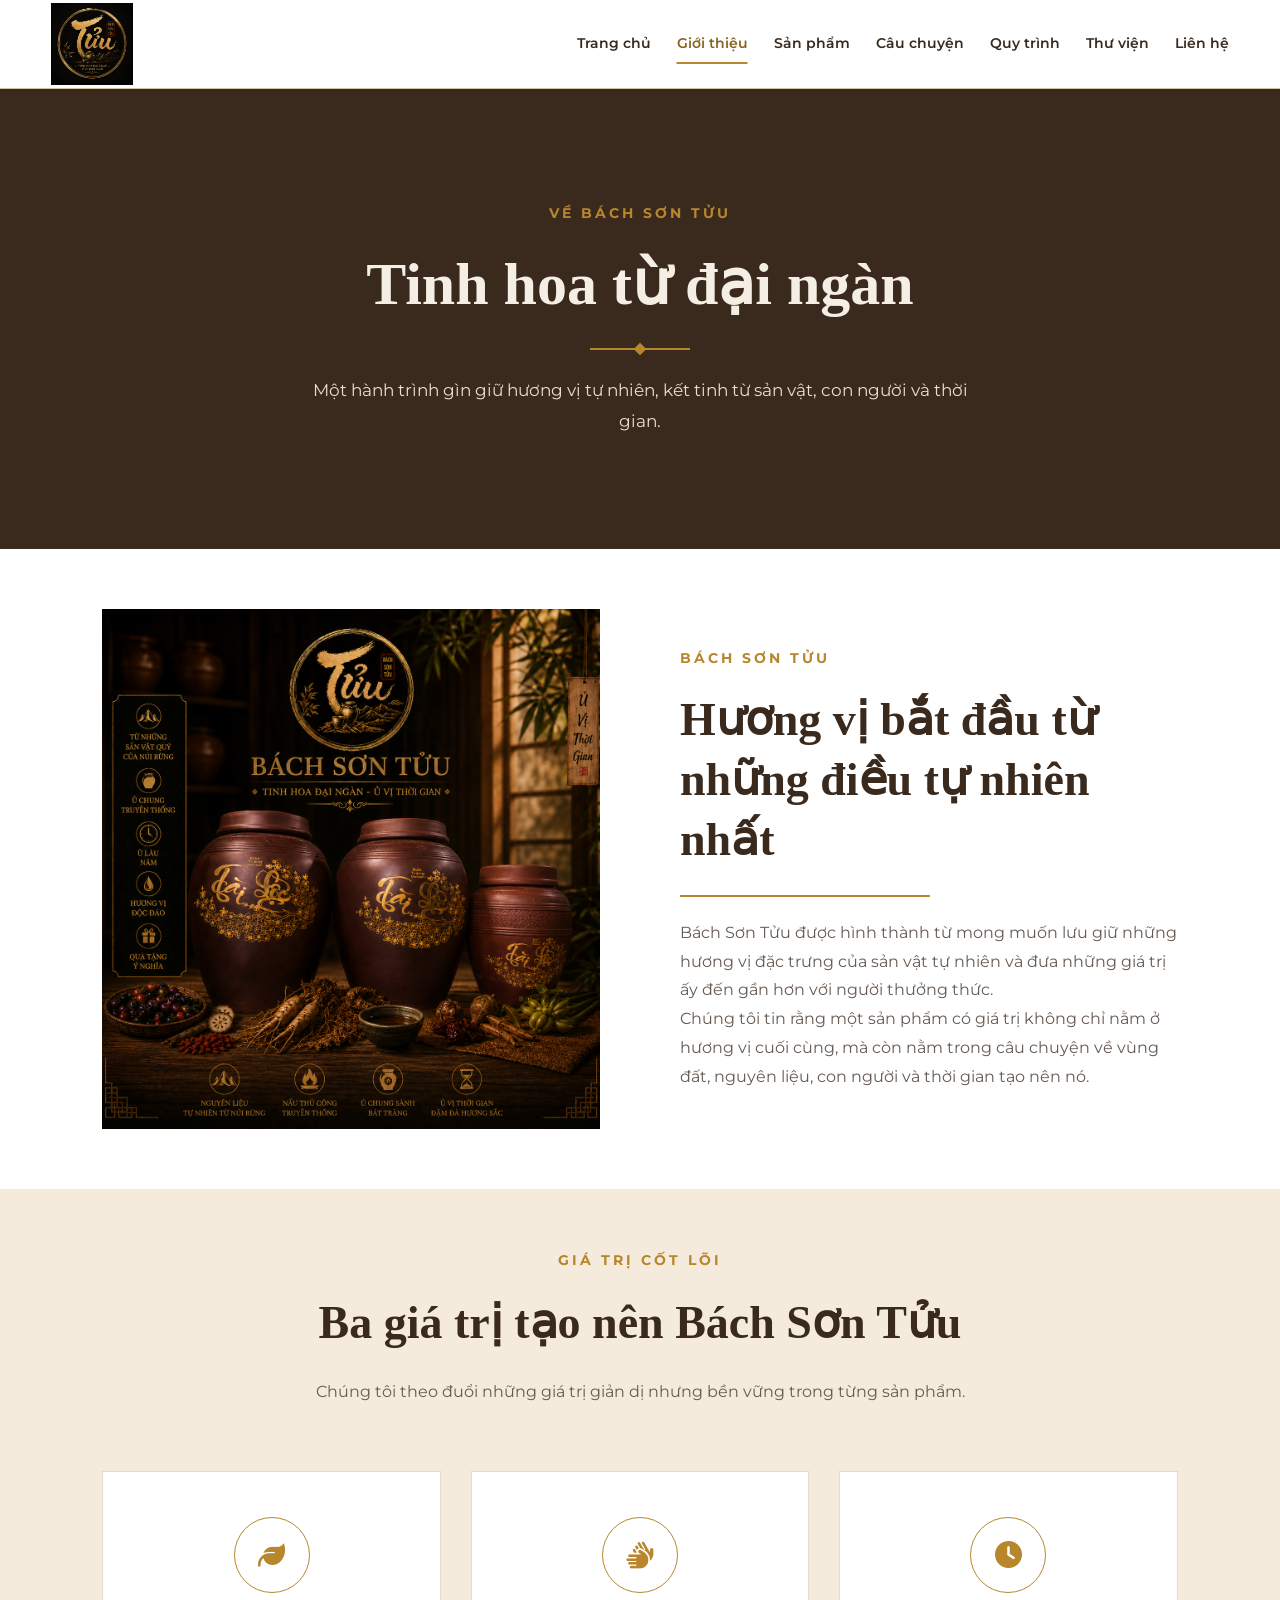
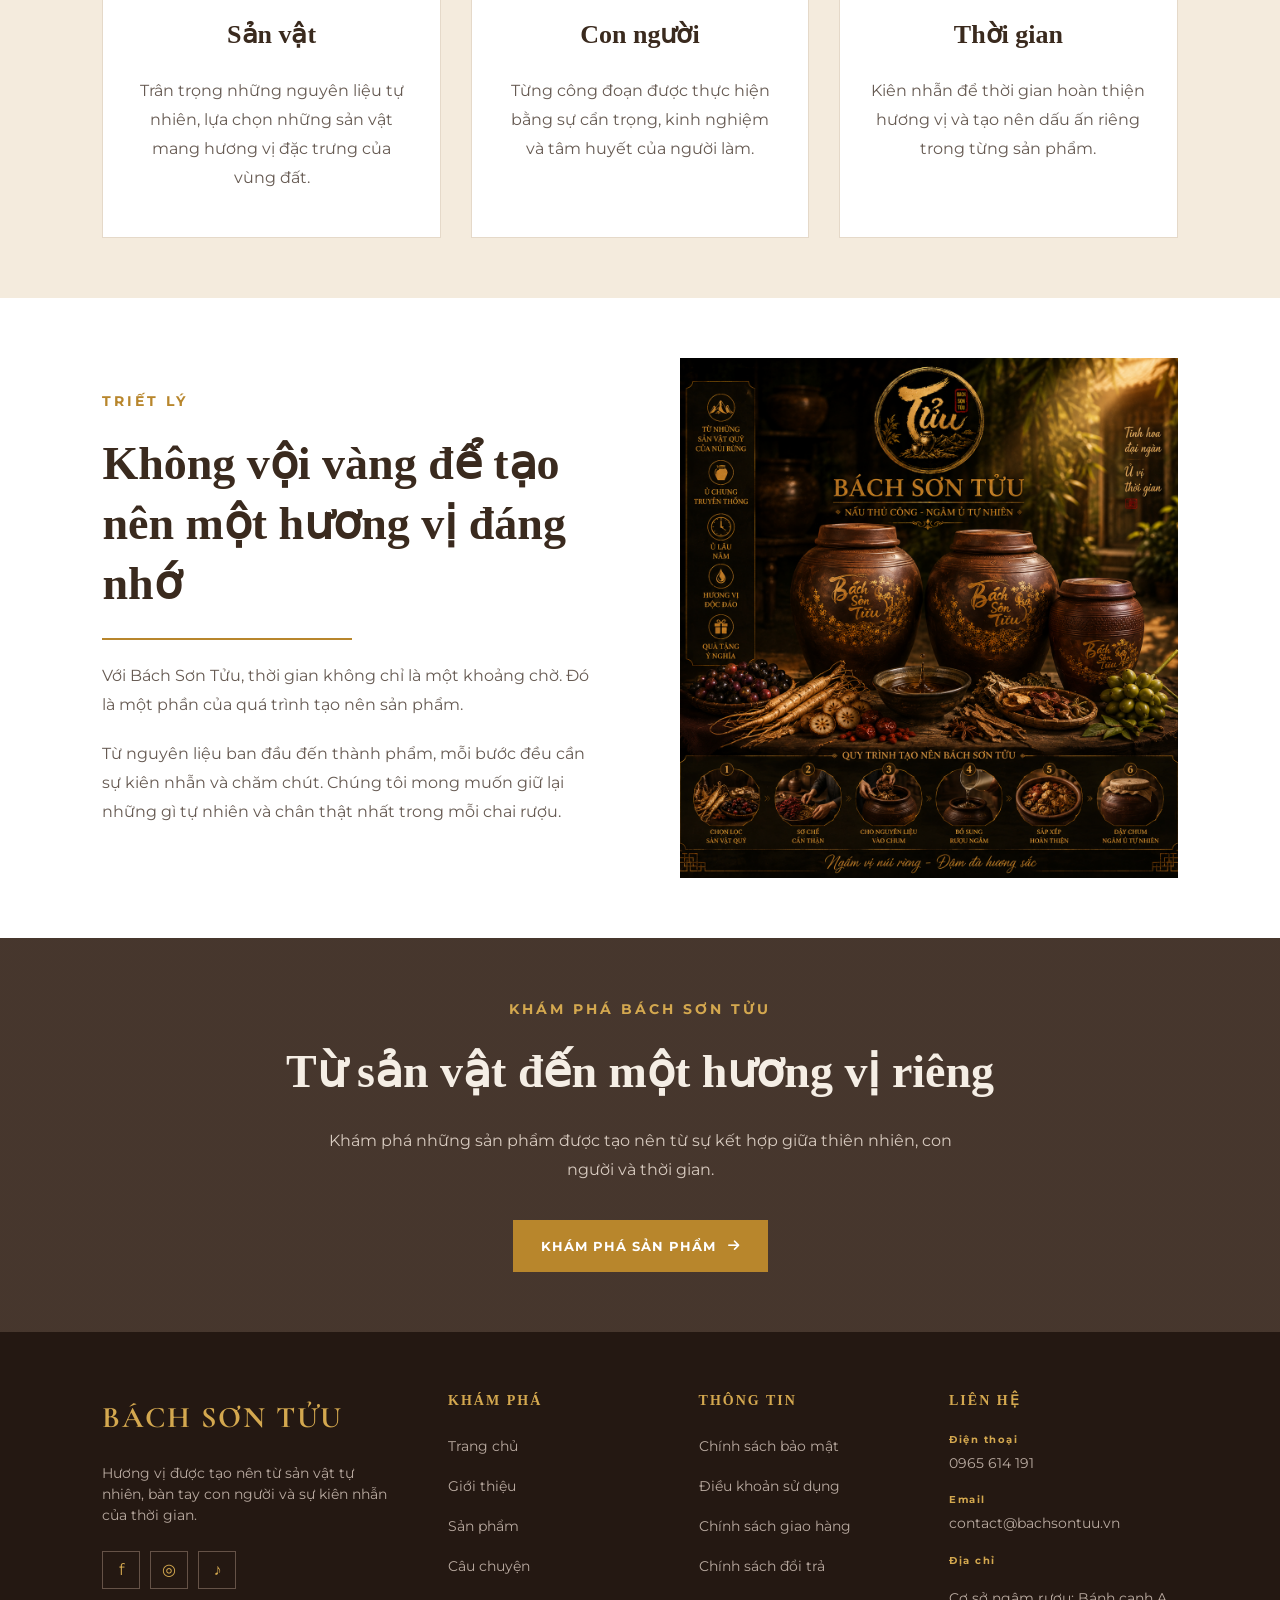
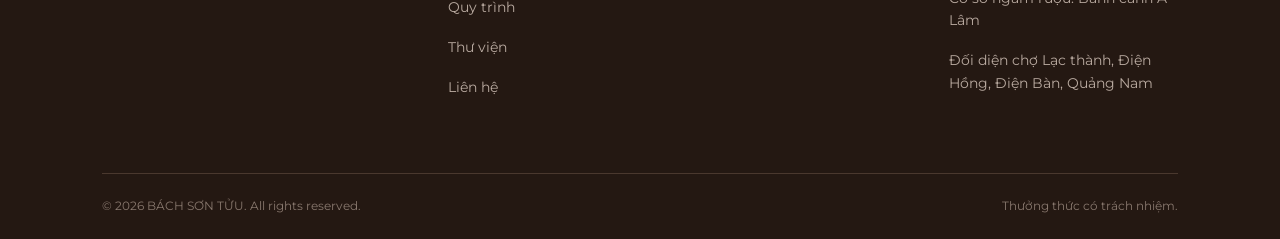
==== commit 81714155: "Add files via upload" ====
--- a/about.html
+++ b/about.html
@@ -404,43 +404,43 @@
             <ul>
 
                 <li>
-                    <a href="#">
+                    <a href="index.html">
                         Trang chủ
                     </a>
                 </li>
 
                 <li>
-                    <a href="#">
+                    <a href="about.html">
                         Giới thiệu
                     </a>
                 </li>
 
                 <li>
-                    <a href="#">
+                    <a href="products.html">
                         Sản phẩm
                     </a>
                 </li>
 
                 <li>
-                    <a href="#">
+                    <a href="story.html">
                         Câu chuyện
                     </a>
                 </li>
 
                 <li>
-                    <a href="#">
+                    <a href="process.html">
                         Quy trình
                     </a>
                 </li>
 
                 <li>
-                    <a href="#">
+                    <a href="gallery.html">
                         Thư viện
                     </a>
                 </li>
 
                 <li>
-                    <a href="#">
+                    <a href="contact.html">
                         Liên hệ
                     </a>
                 </li>
@@ -509,9 +509,10 @@
 
                 <p>
                     <span>Địa chỉ</span>
-                        <p>Cơ sở ngâm rượu: </p>
-                        <p>Bánh canh A Lâm</p>
-                        <p>Đối diện chợ Lạc thành, Điện Hồng, Điện Bàn, Quảng Nam</p>
+                        <p>Cơ sở ngâm rượu: Bánh canh A Lâm</p>
+                        <p>Đối diện chợ Lạc thành,
+                            Điện Hồng, Điện Bàn, Quảng Nam
+                        </p>
                 </p>
 
             </div>
--- a/css/responsive.css
+++ b/css/responsive.css
@@ -1,16 +1,16 @@
 /* =====================================================
    BÁCH SƠN TỬU
    RESPONSIVE CSS
+   Tablet / Mobile / Small Mobile
 ===================================================== */
 
 
 /* =====================================================
-   TABLET
+   1. TABLET
    <= 992px
 ===================================================== */
 
 @media (max-width: 992px) {
-
 
     /* =========================
        GLOBAL
@@ -71,7 +71,7 @@
 
 
     /* =========================
-       STORY
+       STORY - TRANG CHỦ
     ========================= */
 
     .story {
@@ -92,11 +92,11 @@
 
 
     /* =========================
-       PRODUCTS
+       PRODUCTS - TRANG CHỦ
     ========================= */
 
     .products {
-        padding: 85px 6%;
+        padding: 80px 6%;
     }
 
     .products-header h2 {
@@ -104,7 +104,7 @@
     }
 
     .products-grid {
-        grid-template-columns: repeat(3, 1fr);
+        grid-template-columns: repeat(3, minmax(0, 1fr));
         gap: 20px;
     }
 
@@ -126,7 +126,7 @@
     ========================= */
 
     .process {
-        padding: 85px 4%;
+        padding: 80px 6%;
     }
 
     .process-header {
@@ -144,10 +144,8 @@
     .process-icon {
         width: 78px;
         height: 78px;
-
+        margin-bottom: 30px;
         font-size: 25px;
-
-        margin-bottom: 30px;
     }
 
     .process-item:not(:last-child)::after {
@@ -176,7 +174,7 @@
     ========================= */
 
     .gallery {
-        padding: 85px 6%;
+        padding: 80px 6%;
     }
 
     .gallery-header h2 {
@@ -194,7 +192,7 @@
     ========================= */
 
     .contact {
-        padding: 85px 6%;
+        padding: 80px 6%;
     }
 
     .contact-container {
@@ -211,11 +209,53 @@
 
 
     /* =========================
+       LOCATION / GOOGLE MAPS
+    ========================= */
+
+    .location {
+        padding: 80px 6%;
+    }
+
+    .location-header {
+        margin-bottom: 40px;
+    }
+
+    .location-header h2 {
+        font-size: 38px;
+    }
+
+    .location-header p {
+        font-size: 15px;
+    }
+
+    .location-map {
+        height: 400px;
+    }
+
+
+    /* =========================
+       LOCATION ADDRESS
+    ========================= */
+
+    .location-address {
+        gap: 25px;
+    }
+
+    .location-address strong {
+        font-size: 17px;
+    }
+
+    .location-address p {
+        font-size: 14px;
+    }
+
+
+    /* =========================
        FOOTER
     ========================= */
 
     .footer {
-        padding: 65px 6% 0;
+        padding: 80px 6% 0;
     }
 
     .footer-container {
@@ -228,16 +268,53 @@
         max-width: 500px;
     }
 
+
+    /* =========================
+       PRODUCTS PAGE
+    ========================= */
+
+    .products-hero {
+        min-height: 400px;
+        padding: 70px 6%;
+    }
+
+    .products-hero h1 {
+        font-size: 52px;
+    }
+
+    .products-intro {
+        padding: 80px 6%;
+    }
+
+    .products-intro-content h2 {
+        font-size: 38px;
+    }
+
+    .product-list-section {
+        padding: 80px 6%;
+    }
+
+    .product-list-grid {
+        grid-template-columns: repeat(2, minmax(0, 1fr));
+        gap: 25px;
+    }
+
+    .product-detail-image {
+        height: 380px;
+    }
+
+    .products-cta {
+        padding: 80px 6%;
+    }
 }
 
 
 /* =====================================================
-   MOBILE
+   2. MOBILE
    <= 768px
 ===================================================== */
 
 @media (max-width: 768px) {
-
 
     /* =========================
        GLOBAL
@@ -261,19 +338,13 @@
         height: 62px;
     }
 
-    /* Ẩn menu desktop */
-
     .navbar {
         display: none;
     }
 
-    /* Hiện nút menu */
-
     .menu-toggle {
         display: flex;
     }
-
-    /* Menu mobile */
 
     .mobile-menu {
         top: 72px;
@@ -310,9 +381,7 @@
 
     .hero-description {
         max-width: 500px;
-
         margin: 18px auto 28px;
-
         font-size: 14px;
         line-height: 1.7;
     }
@@ -324,46 +393,68 @@
 
 
     /* =========================
-       STORY
+       STORY - TRANG CHỦ
+       1 CỘT TRÊN MOBILE
     ========================= */
 
     .story {
-        padding: 70px 6%;
+        padding: 70px 20px;
     }
 
     .story-container {
-        grid-template-columns: 1fr;
+        width: 100%;
+        display: grid;
+        grid-template-columns: 1fr !important;
         gap: 45px;
+        margin: 0 auto;
     }
 
     .story-image {
-        height: 400px;
+        width: 100%;
+        height: 380px;
+    }
+
+    .story-image img {
+        width: 100%;
+        height: 100%;
+        object-fit: cover;
     }
 
     .story-content {
-        max-width: 100%;
+        width: 100%;
+        max-width: none;
+        margin: 0;
     }
 
     .story-content h2 {
         font-size: 34px;
+        line-height: 1.25;
+        margin-bottom: 22px;
     }
 
     .story-content p {
         font-size: 14px;
+        line-height: 1.8;
+        margin-bottom: 18px;
+    }
+
+    .story-line {
+        margin-bottom: 25px;
     }
 
     .story-button {
+        margin-top: 10px;
         padding: 13px 20px;
         font-size: 12px;
     }
 
 
     /* =========================
-       PRODUCTS
+       PRODUCTS - TRANG CHỦ
     ========================= */
 
     .products {
-        padding: 75px 6%;
+        padding: 75px 20px;
     }
 
     .products-header {
@@ -372,19 +463,27 @@
 
     .products-header h2 {
         font-size: 36px;
+        line-height: 1.25;
     }
 
     .products-header p {
         font-size: 14px;
+        line-height: 1.8;
     }
 
     .products-grid {
-        grid-template-columns: 1fr;
+        grid-template-columns: 1fr !important;
         gap: 30px;
         max-width: 500px;
+        margin: 0 auto;
+    }
+
+    .product-card {
+        width: 100%;
     }
 
     .product-image {
+        width: 100%;
         height: 430px;
     }
 
@@ -412,10 +511,11 @@
 
     /* =========================
        PROCESS
+       CHUYỂN 5 BƯỚC THÀNH DỌC
     ========================= */
 
     .process {
-        padding: 75px 6%;
+        padding: 75px 20px;
     }
 
     .process-header {
@@ -424,16 +524,13 @@
 
     .process-header h2 {
         font-size: 36px;
+        line-height: 1.2;
     }
 
     .process-header p {
         font-size: 14px;
-    }
-
-    /*
-       Chuyển 5 công đoạn
-       thành danh sách dọc
-    */
+        line-height: 1.8;
+    }
 
     .process-list {
         grid-template-columns: 1fr;
@@ -444,39 +541,24 @@
 
     .process-item {
         display: grid;
-
-        grid-template-columns: 80px 1fr;
-
-        column-gap: 25px;
-
+        grid-template-columns: 72px 1fr;
+        column-gap: 22px;
         text-align: left;
-
         padding: 0 0 45px;
     }
 
     .process-icon {
         width: 72px;
         height: 72px;
-
         margin: 0;
-
         font-size: 24px;
     }
 
-    /*
-       Đường nối dọc
-    */
-
     .process-item:not(:last-child)::after {
-
         top: 72px;
-
         left: 35px;
-
         width: 1px;
-
         height: calc(100% - 72px);
-
         background-color: #806b58;
     }
 
@@ -486,25 +568,20 @@
 
     .process-content span {
         margin-bottom: 8px;
-
         font-size: 10px;
-
         letter-spacing: 1.5px;
     }
 
     .process-content h3 {
         font-size: 22px;
-
+        line-height: 1.35;
         margin-bottom: 10px;
     }
 
     .process-content p {
         max-width: none;
-
         margin: 0;
-
         font-size: 13px;
-
         line-height: 1.7;
     }
 
@@ -514,7 +591,7 @@
     ========================= */
 
     .gallery {
-        padding: 75px 6%;
+        padding: 75px 20px;
     }
 
     .gallery-header {
@@ -523,26 +600,17 @@
 
     .gallery-header h2 {
         font-size: 36px;
+        line-height: 1.25;
     }
 
     .gallery-header p {
         font-size: 14px;
-    }
-
-    /*
-       Gallery chuyển thành
-       2 cột trên điện thoại
-    */
+        line-height: 1.8;
+    }
 
     .gallery-grid {
-
         grid-template-columns: 1fr 1fr;
-
-        grid-template-rows:
-            220px
-            180px
-            180px;
-
+        grid-template-rows: 220px 180px 180px;
         gap: 10px;
     }
 
@@ -557,7 +625,7 @@
     ========================= */
 
     .contact {
-        padding: 75px 6%;
+        padding: 75px 20px;
     }
 
     .contact-container {
@@ -571,10 +639,12 @@
 
     .contact-info h2 {
         font-size: 34px;
+        line-height: 1.25;
     }
 
     .contact-info > p {
         font-size: 14px;
+        line-height: 1.8;
     }
 
     .contact-form {
@@ -592,11 +662,81 @@
 
 
     /* =========================
+       LOCATION / GOOGLE MAPS
+    ========================= */
+
+    .location {
+        padding: 70px 20px;
+    }
+
+    .location-header {
+        margin-bottom: 35px;
+    }
+
+    .location-header h2 {
+        font-size: 34px;
+        line-height: 1.25;
+    }
+
+    .location-header p {
+        font-size: 14px;
+        line-height: 1.8;
+    }
+
+    .location-map {
+        width: 100%;
+        height: 350px;
+    }
+
+
+    /* =========================
+       LOCATION ADDRESS
+    ========================= */
+
+    .location-address {
+        display: flex;
+        flex-direction: column;
+        align-items: stretch;
+        padding: 20px;
+        gap: 20px;
+    }
+
+    .location-address-info {
+        display: flex;
+        align-items: flex-start;
+        gap: 14px;
+        min-width: 0;
+    }
+
+    .location-address-icon {
+        width: 42px;
+        height: 42px;
+        flex-shrink: 0;
+        font-size: 17px;
+    }
+
+    .location-address strong {
+        font-size: 16px;
+        line-height: 1.5;
+    }
+
+    .location-address p {
+        font-size: 13px;
+        line-height: 1.7;
+    }
+
+    .location-direction-button {
+        width: 100%;
+        padding: 14px 20px;
+    }
+
+
+    /* =========================
        FOOTER
     ========================= */
 
     .footer {
-        padding: 55px 6% 0;
+        padding: 55px 20px 0;
     }
 
     .footer-container {
@@ -623,24 +763,142 @@
 
     .footer-bottom {
         flex-direction: column;
-
         text-align: center;
-
         align-items: center;
-
         gap: 8px;
     }
 
+
+
+    /* =========================
+       PRODUCTS PAGE
+    ========================= */
+
+    .products-hero {
+        min-height: 330px;
+        padding: 70px 20px 60px;
+    }
+
+    .products-hero-content {
+        width: 100%;
+    }
+
+    .products-hero h1 {
+        font-size: 38px;
+        line-height: 1.15;
+    }
+
+    .products-hero p {
+        font-size: 14px;
+        line-height: 1.7;
+        margin-top: 20px;
+    }
+
+    .products-intro {
+        padding: 65px 20px;
+    }
+
+    .products-intro-content {
+        width: 100%;
+    }
+
+    .products-intro-content h2 {
+        font-size: 32px;
+        line-height: 1.25;
+    }
+
+    .products-intro-content p {
+        font-size: 14px;
+        line-height: 1.8;
+    }
+
+    .product-list-section {
+        padding: 65px 20px;
+    }
+
+    .product-list-header {
+        width: 100%;
+        margin-bottom: 35px;
+    }
+
+    .product-list-header h2 {
+        font-size: 32px;
+        line-height: 1.25;
+    }
+
+    .product-list-grid {
+        width: 100%;
+        display: grid;
+        grid-template-columns: 1fr !important;
+        gap: 30px;
+        margin: 0 auto;
+    }
+
+    .product-detail-card {
+        width: 100%;
+        min-width: 0;
+        display: block;
+    }
+
+    .product-detail-image {
+        width: 100%;
+        height: 380px;
+        min-height: 0;
+        overflow: hidden;
+    }
+
+    .product-detail-image img {
+        width: 100%;
+        height: 100%;
+        object-fit: cover;
+    }
+
+    .product-detail-content {
+        width: 100%;
+        padding: 25px 22px 28px;
+    }
+
+    .product-detail-content h3 {
+        font-size: 25px;
+        line-height: 1.3;
+    }
+
+    .product-detail-content > p {
+        font-size: 14px;
+        line-height: 1.75;
+    }
+
+    .product-detail-meta {
+        margin-top: 20px;
+        margin-bottom: 25px;
+    }
+
+    .product-detail-button {
+        font-size: 11px;
+    }
+
+    .products-cta {
+        padding: 70px 20px;
+    }
+
+    .products-cta h2 {
+        font-size: 34px;
+        line-height: 1.25;
+    }
+
+    .products-cta p {
+        font-size: 14px;
+        line-height: 1.8;
+    }
 }
 
 
 /* =====================================================
-   SMALL MOBILE
+   3. SMALL MOBILE
    <= 480px
 ===================================================== */
 
 @media (max-width: 480px) {
-
 
     /* =========================
        HEADER
@@ -702,11 +960,11 @@
     ========================= */
 
     .story {
-        padding: 60px 6%;
+        padding: 60px 18px;
     }
 
     .story-image {
-        height: 320px;
+        height: 330px;
     }
 
     .section-subtitle {
@@ -716,15 +974,20 @@
 
     .story-content h2 {
         font-size: 30px;
-    }
-
-
-    /* =========================
-       PRODUCTS
+        line-height: 1.25;
+    }
+
+    .story-content p {
+        font-size: 13px;
+    }
+
+
+    /* =========================
+       PRODUCTS - TRANG CHỦ
     ========================= */
 
     .products {
-        padding: 60px 6%;
+        padding: 60px 18px;
     }
 
     .products-header h2 {
@@ -735,6 +998,10 @@
         height: 380px;
     }
 
+    .product-info {
+        padding: 22px 20px 25px;
+    }
+
     .product-info h3 {
         font-size: 24px;
     }
@@ -745,7 +1012,7 @@
     ========================= */
 
     .process {
-        padding: 60px 6%;
+        padding: 60px 18px;
     }
 
     .process-header h2 {
@@ -753,7 +1020,7 @@
     }
 
     .process-item {
-        grid-template-columns: 65px 1fr;
+        grid-template-columns: 60px 1fr;
         column-gap: 18px;
         padding-bottom: 40px;
     }
@@ -784,7 +1051,7 @@
     ========================= */
 
     .gallery {
-        padding: 60px 6%;
+        padding: 60px 18px;
     }
 
     .gallery-header h2 {
@@ -793,7 +1060,6 @@
 
     .gallery-grid {
         grid-template-columns: 1fr;
-
         grid-template-rows:
             260px
             200px
@@ -812,7 +1078,7 @@
     ========================= */
 
     .contact {
-        padding: 60px 6%;
+        padding: 60px 18px;
     }
 
     .contact-info h2 {
@@ -825,11 +1091,56 @@
 
 
     /* =========================
+       LOCATION
+    ========================= */
+
+    .location {
+        padding: 60px 18px;
+    }
+
+    .location-header h2 {
+        font-size: 30px;
+    }
+
+    .location-header p {
+        font-size: 13px;
+    }
+
+    .location-map {
+        height: 300px;
+    }
+
+    .location-address {
+        padding: 16px;
+        gap: 16px;
+    }
+
+    .location-address-icon {
+        width: 38px;
+        height: 38px;
+        font-size: 15px;
+    }
+
+    .location-address strong {
+        font-size: 15px;
+    }
+
+    .location-address p {
+        font-size: 12px;
+    }
+
+    .location-direction-button {
+        padding: 13px 16px;
+        font-size: 11px;
+    }
+
+
+    /* =========================
        FOOTER
     ========================= */
 
     .footer {
-        padding: 50px 6% 0;
+        padding: 50px 18px 0;
     }
 
     .footer-container {
@@ -845,703 +1156,818 @@
         padding: 20px 0;
     }
 
+
+
+    /* =========================
+       PRODUCTS PAGE
+    ========================= */
+
+    .products-hero {
+        min-height: 300px;
+        padding: 60px 18px 50px;
+    }
+
+    .products-hero h1 {
+        font-size: 34px;
+    }
+
+    .products-hero p {
+        font-size: 13px;
+    }
+
+    .products-intro {
+        padding: 55px 18px;
+    }
+
+    .products-intro-content h2 {
+        font-size: 29px;
+    }
+
+    .product-list-section {
+        padding: 55px 18px;
+    }
+
+    .product-list-header h2 {
+        font-size: 29px;
+    }
+
+    .product-list-grid {
+        grid-template-columns: 1fr !important;
+        gap: 25px;
+    }
+
+    .product-detail-image {
+        height: 350px;
+    }
+
+    .product-detail-content {
+        padding: 23px 20px 26px;
+    }
+
+    .product-detail-content h3 {
+        font-size: 23px;
+    }
+
+    .products-cta {
+        padding: 60px 18px;
+    }
+
+    .products-cta h2 {
+        font-size: 30px;
+    }
+}
+
+/* =====================================================
+   ABOUT PAGE
+   RESPONSIVE HOÀN CHỈNH
+===================================================== */
+
+/* =========================
+   TABLET
+   <= 992px
+========================= */
+
+@media (max-width: 992px) {
+
+    .about-hero {
+        min-height: 460px;
+        padding: 70px 6%;
+    }
+
+    .about-hero h1 {
+        font-size: 60px;
+    }
+
+    .about-intro {
+        padding: 85px 6%;
+    }
+
+    .about-intro-container {
+        display: grid;
+        grid-template-columns: 1fr 1fr;
+        gap: 50px;
+        width: 100%;
+        max-width: 1200px;
+        margin: 0 auto;
+    }
+
+    .about-intro-image {
+        width: 100%;
+        min-width: 0;
+        height: 450px;
+        overflow: hidden;
+    }
+
+    .about-intro-image img {
+        width: 100%;
+        height: 100%;
+        object-fit: cover;
+    }
+
+    .about-intro-content {
+        width: 100%;
+        min-width: 0;
+    }
+
+    .about-intro-content h2 {
+        font-size: 37px;
+    }
+
+    .about-values {
+        padding: 85px 6%;
+    }
+
+    .about-values-grid {
+        display: grid;
+        grid-template-columns: repeat(3, minmax(0, 1fr));
+        gap: 20px;
+        width: 100%;
+        max-width: 1200px;
+        margin: 0 auto;
+    }
+
+    .about-value-card {
+        width: 100%;
+        min-width: 0;
+        padding: 35px 20px;
+    }
+
+    .about-philosophy {
+        padding: 85px 6%;
+    }
+
+    .about-philosophy-container {
+        display: grid;
+        grid-template-columns: 1fr 1fr;
+        gap: 50px;
+        width: 100%;
+        max-width: 1200px;
+        margin: 0 auto;
+    }
+
+    .about-philosophy-content {
+        width: 100%;
+        min-width: 0;
+    }
+
+    .about-philosophy-content h2 {
+        font-size: 37px;
+    }
+
+    .about-philosophy-image {
+        width: 100%;
+        min-width: 0;
+        height: 450px;
+        overflow: hidden;
+    }
+
+    .about-philosophy-image img {
+        width: 100%;
+        height: 100%;
+        object-fit: cover;
+    }
+
+    .about-cta {
+        padding: 85px 6%;
+    }
+
+    .about-cta h2 {
+        font-size: 42px;
+    }
+}
+
+
+/* =========================
+   MOBILE
+   <= 768px
+========================= */
+
+@media (max-width: 768px) {
+
+    /* ABOUT HERO */
+
+    .about-hero {
+        width: 100%;
+        min-height: 380px;
+        padding: 60px 20px;
+    }
+
+    .about-hero h1 {
+        font-size: 44px;
+        line-height: 1.15;
+    }
+
+
+    /* ABOUT INTRO */
+
+    .about-intro {
+        width: 100%;
+        padding: 70px 20px;
+        overflow: hidden;
+    }
+
+    .about-intro-container {
+        display: grid !important;
+        grid-template-columns: 1fr !important;
+        gap: 40px !important;
+
+        width: 100% !important;
+        max-width: 100% !important;
+        margin: 0 auto !important;
+    }
+
+    .about-intro-image {
+        display: block !important;
+
+        width: 100% !important;
+        max-width: 100% !important;
+        min-width: 0 !important;
+
+        height: 380px !important;
+
+        overflow: hidden !important;
+    }
+
+    .about-intro-image img {
+        display: block !important;
+
+        width: 100% !important;
+        max-width: 100% !important;
+        height: 100% !important;
+
+        object-fit: cover !important;
+    }
+
+    .about-intro-content {
+        display: block !important;
+
+        width: 100% !important;
+        max-width: 100% !important;
+        min-width: 0 !important;
+
+        margin: 0 !important;
+    }
+
+    .about-intro-content h2 {
+        width: 100% !important;
+        font-size: 34px !important;
+        line-height: 1.25 !important;
+        margin-bottom: 22px !important;
+    }
+
+    .about-intro-content p {
+        width: 100% !important;
+        font-size: 14px !important;
+        line-height: 1.8 !important;
+    }
+
+
+    /* ABOUT VALUES */
+
+    .about-values {
+        width: 100%;
+        padding: 70px 20px !important;
+        overflow: hidden;
+    }
+
+    .about-values-grid {
+        display: grid !important;
+
+        grid-template-columns: 1fr !important;
+
+        width: 100% !important;
+        max-width: 550px !important;
+
+        gap: 25px !important;
+
+        margin: 0 auto !important;
+    }
+
+    .about-value-card {
+        display: block;
+        width: 100% !important;
+        min-width: 0 !important;
+
+        padding: 35px 25px !important;
+
+        box-sizing: border-box;
+        text-align: center;
+    }
+
+    .about-value-icon {
+        width: 75px !important;
+        height: 75px !important;
+
+        margin: 0 auto !important;
+
+        display: flex !important;
+        align-items: center !important;
+        justify-content: center !important;
+
+        flex-shrink: 0;
+    }
+
+    .about-value-card h3 {
+        font-size: 25px !important;
+        line-height: 1.3 !important;
+
+        margin: 20px 0 15px !important;
+    }
+
+    .about-value-card p {
+        width: 100% !important;
+        max-width: 100% !important;
+
+        margin: 0 auto !important;
+
+        font-size: 14px !important;
+        line-height: 1.8 !important;
+    }
+
+
+    /* ABOUT PHILOSOPHY */
+
+    .about-philosophy {
+        width: 100%;
+        padding: 70px 20px !important;
+        overflow: hidden;
+    }
+
+    .about-philosophy-container {
+        display: grid !important;
+
+        grid-template-columns: 1fr !important;
+
+        width: 100% !important;
+        max-width: 100% !important;
+
+        gap: 40px !important;
+
+        margin: 0 auto !important;
+    }
+
+    .about-philosophy-content {
+        display: block !important;
+
+        width: 100% !important;
+        max-width: 100% !important;
+        min-width: 0 !important;
+
+        margin: 0 !important;
+    }
+
+    .about-philosophy-content h2 {
+        width: 100% !important;
+
+        font-size: 34px !important;
+        line-height: 1.25 !important;
+
+        margin-bottom: 22px !important;
+    }
+
+    .about-philosophy-content p {
+        width: 100% !important;
+
+        font-size: 14px !important;
+        line-height: 1.8 !important;
+
+        margin-bottom: 20px !important;
+    }
+
+    .about-philosophy-image {
+        display: block !important;
+
+        width: 100% !important;
+        max-width: 100% !important;
+        min-width: 0 !important;
+
+        height: 380px !important;
+
+        overflow: hidden !important;
+    }
+
+    .about-philosophy-image img {
+        display: block !important;
+
+        width: 100% !important;
+        max-width: 100% !important;
+        height: 100% !important;
+
+        object-fit: cover !important;
+    }
+
+
+    /* ABOUT CTA */
+
+    .about-cta {
+        width: 100%;
+        padding: 70px 20px;
+    }
+
+    .about-cta h2 {
+        font-size: 34px;
+        line-height: 1.25;
+    }
+}
+
+
+/* =========================
+   SMALL MOBILE
+   <= 480px
+========================= */
+
+@media (max-width: 480px) {
+
+    .about-hero {
+        min-height: 330px;
+        padding: 50px 18px;
+    }
+
+    .about-hero h1 {
+        font-size: 36px;
+        line-height: 1.15;
+    }
+
+
+    .about-intro {
+        padding: 60px 18px !important;
+    }
+
+    .about-intro-container {
+        grid-template-columns: 1fr !important;
+        gap: 35px !important;
+    }
+
+    .about-intro-image {
+        width: 100% !important;
+        height: 330px !important;
+    }
+
+    .about-intro-image img {
+        width: 100% !important;
+        height: 100% !important;
+        object-fit: cover !important;
+    }
+
+    .about-intro-content {
+        width: 100% !important;
+    }
+
+    .about-intro-content h2 {
+        font-size: 30px !important;
+        line-height: 1.25 !important;
+    }
+
+    .about-intro-content p {
+        font-size: 13px !important;
+        line-height: 1.8 !important;
+    }
+
+
+    .about-values {
+        padding: 60px 18px !important;
+    }
+
+    .about-values-grid {
+        grid-template-columns: 1fr !important;
+        gap: 20px !important;
+    }
+
+    .about-value-card {
+        padding: 30px 20px !important;
+    }
+
+    .about-value-icon {
+        width: 70px !important;
+        height: 70px !important;
+        font-size: 24px !important;
+    }
+
+    .about-value-card h3 {
+        font-size: 23px !important;
+    }
+
+    .about-value-card p {
+        font-size: 13px !important;
+        line-height: 1.8 !important;
+    }
+
+
+    .about-philosophy {
+        padding: 60px 18px !important;
+    }
+
+    .about-philosophy-container {
+        grid-template-columns: 1fr !important;
+        gap: 35px !important;
+    }
+
+    .about-philosophy-content {
+        width: 100% !important;
+    }
+
+    .about-philosophy-content h2 {
+        font-size: 30px !important;
+        line-height: 1.25 !important;
+    }
+
+    .about-philosophy-content p {
+        font-size: 13px !important;
+        line-height: 1.8 !important;
+    }
+
+    .about-philosophy-image {
+        width: 100% !important;
+        height: 330px !important;
+    }
+
+    .about-philosophy-image img {
+        width: 100% !important;
+        height: 100% !important;
+        object-fit: cover !important;
+    }
+
+
+    .about-cta {
+        padding: 60px 18px;
+    }
+
+    .about-cta h2 {
+        font-size: 30px;
+    }
 }
 /* =====================================================
-   ABOUT PAGE - RESPONSIVE
+   STORY RESPONSIVE
 ===================================================== */
 
-
-/* =====================================================
-   TABLET
-===================================================== */
-
 @media (max-width: 992px) {
 
-    .about-hero {
-        min-height: 460px;
-
-        padding: 70px 6%;
-    }
-
-    .about-hero h1 {
-        font-size: 60px;
-    }
-
-
-    /* INTRO */
-
-    .about-intro {
+    .story-container {
+
+        grid-template-columns: 1fr;
+
+        gap: 50px;
+    }
+
+
+    .story-reverse {
+
+        grid-template-columns: 1fr;
+    }
+
+
+    .story-reverse .story-content {
+
+        order: 1;
+    }
+
+
+    .story-reverse .story-image {
+
+        order: 2;
+    }
+
+
+    .story-content {
+
+        max-width: 700px;
+
+        margin: 0 auto;
+    }
+
+
+    .story-image {
+
+        height: 450px;
+    }
+
+
+    .story-values-grid {
+
+        grid-template-columns:
+            repeat(2, 1fr);
+    }
+
+}
+
+
+@media (max-width: 768px) {
+
+    .story-hero {
+
+        min-height: 500px;
+
+        padding: 80px 6%;
+    }
+
+
+    .story-hero h1 {
+
+        font-size: 46px;
+    }
+
+
+    .story-hero p {
+
+        font-size: 15px;
+    }
+
+
+    .story-section {
+
+        padding: 80px 6%;
+    }
+
+
+    .story-image {
+
+        height: 380px;
+    }
+
+
+    .story-content h2 {
+
+        font-size: 36px;
+    }
+
+
+    .story-time {
+
         padding: 85px 6%;
     }
 
-    .about-intro-container {
-        gap: 50px;
-    }
-
-    .about-intro-image {
-        height: 450px;
-    }
-
-    .about-intro-content h2 {
-        font-size: 37px;
-    }
-
-
-    /* VALUES */
-
-    .about-values {
-        padding: 85px 6%;
-    }
-
-    .about-values-grid {
-        gap: 20px;
-    }
-
-    .about-value-card {
-        padding: 35px 20px;
-    }
-
-
-    /* PHILOSOPHY */
-
-    .about-philosophy {
-        padding: 85px 6%;
-    }
-
-    .about-philosophy-container {
-        gap: 50px;
-    }
-
-    .about-philosophy-content h2 {
-        font-size: 37px;
-    }
-
-    .about-philosophy-image {
-        height: 450px;
-    }
-
-
-    /* CTA */
-
-    .about-cta {
-        padding: 85px 6%;
-    }
-
-    .about-cta h2 {
-        font-size: 42px;
+
+    .story-time h2 {
+
+        font-size: 36px;
+    }
+
+
+    .story-values {
+
+        padding: 80px 6%;
+    }
+
+
+    .story-values-header h2 {
+
+        font-size: 36px;
+    }
+
+
+    .story-values-grid {
+
+        grid-template-columns: 1fr;
+
+        gap: 18px;
+    }
+
+
+    .story-value {
+
+        padding: 35px 25px;
+    }
+
+
+    .story-cta {
+
+        padding: 60px 6%;
+    }
+
+
+    .story-cta h2 {
+
+        font-size: 36px;
     }
 
 }
 
 
-/* =====================================================
-   MOBILE
-===================================================== */
-
-@media (max-width: 768px) {
-
-    /* HERO */
-
-    .about-hero {
-        min-height: 430px;
-
-        padding: 60px 6%;
-    }
-
-    .about-hero h1 {
-        font-size: 48px;
-    }
-
-    .about-hero p {
-        font-size: 14px;
-    }
-
-
-    /* INTRO */
-
-    .about-intro {
-        padding: 70px 6%;
-    }
-
-    .about-intro-container {
-        grid-template-columns: 1fr;
-
-        gap: 45px;
-    }
-
-    .about-intro-image {
-        height: 380px;
-    }
-
-    .about-intro-content {
-        max-width: 100%;
-    }
-
-    .about-intro-content h2 {
-        font-size: 34px;
-    }
-
-    .about-intro-content p {
-        font-size: 14px;
-    }
-
-
-    /* VALUES */
-
-    .about-values {
-        padding: 70px 6%;
-    }
-
-    .about-values-header {
-        margin-bottom: 45px;
-    }
-
-    .about-values-header h2 {
-        font-size: 34px;
-    }
-
-    .about-values-header p {
-        font-size: 14px;
-    }
-
-    .about-values-grid {
-        grid-template-columns: 1fr;
-
-        gap: 20px;
-
-        max-width: 500px;
-    }
-
-    .about-value-card {
-        padding: 35px 25px;
-    }
-
-
-    /* PHILOSOPHY */
-
-    .about-philosophy {
-        padding: 70px 6%;
-    }
-
-    .about-philosophy-container {
-        grid-template-columns: 1fr;
-
-        gap: 45px;
-    }
-
-    .about-philosophy-image {
-        height: 380px;
-
-        order: -1;
-    }
-
-    .about-philosophy-content {
-        max-width: 100%;
-    }
-
-    .about-philosophy-content h2 {
-        font-size: 34px;
-    }
-
-    .about-philosophy-content p {
-        font-size: 14px;
-    }
-
-
-    /* CTA */
-
-    .about-cta {
-        padding: 75px 6%;
-    }
-
-    .about-cta h2 {
-        font-size: 36px;
-    }
-
-    .about-cta p {
-        font-size: 14px;
-    }
-
-}
-
-
-/* =====================================================
-   SMALL MOBILE
-===================================================== */
-
 @media (max-width: 480px) {
 
-    .about-hero {
-        min-height: 380px;
-    }
-
-    .about-hero h1 {
-        font-size: 40px;
-    }
-
-    .about-hero p {
-        font-size: 13px;
-    }
-
-
-    .about-intro-image,
-    .about-philosophy-image {
+    .story-hero h1 {
+
+        font-size: 38px;
+    }
+
+
+    .story-hero {
+
+        padding: 70px 5%;
+    }
+
+
+    .story-section {
+
+        padding: 65px 5%;
+    }
+
+
+    .story-image {
+
         height: 320px;
     }
 
 
-    .about-intro-content h2,
-    .about-philosophy-content h2 {
-        font-size: 30px;
-    }
-
-
-    .about-values-header h2 {
-        font-size: 30px;
-    }
-
-
-    .about-value-icon {
-        width: 65px;
-        height: 65px;
-
-        font-size: 23px;
-    }
-
-
-    .about-value-card h3 {
-        font-size: 25px;
-    }
-
-
-    .about-cta h2 {
-        font-size: 31px;
+    .story-content h2 {
+
+        font-size: 32px;
+    }
+
+
+    .story-time h2 {
+
+        font-size: 32px;
+    }
+
+
+    .story-cta h2 {
+
+        font-size: 32px;
     }
 
 }
 /* =====================================================
-   LOCATION - RESPONSIVE
+   STORY - GIÁ TRỊ THƯƠNG HIỆU MOBILE
 ===================================================== */
 
-
-/* =========================
-   TABLET
-========================= */
-
-@media (max-width: 992px) {
-
-    .location {
-        padding: 85px 6%;
-    }
-
-    .location-header {
+@media (max-width: 768px) {
+
+    .story-values {
+        width: 100%;
+        padding: 70px 20px;
+        overflow: hidden;
+    }
+
+    .story-values-header {
+        width: 100%;
         margin-bottom: 40px;
     }
 
-    .location-header h2 {
-        font-size: 38px;
-    }
-
-    .location-header p {
-        font-size: 15px;
-    }
-
-    .location-map {
-        height: 400px;
-    }
-
-}
-
-
-/* =========================
-   MOBILE
-========================= */
-
-@media (max-width: 768px) {
-
-    .location {
-        padding: 70px 6%;
-    }
-
-    .location-header {
-        margin-bottom: 35px;
-    }
-
-    .location-header h2 {
+    .story-values-header h2 {
         font-size: 34px;
-    }
-
-    .location-header p {
+        line-height: 1.2;
+    }
+
+    .story-values-grid {
+        width: 100%;
+        max-width: 100%;
+        margin: 0 auto;
+
+        display: grid;
+        grid-template-columns: 1fr !important;
+
+        gap: 18px;
+
+        overflow: visible;
+    }
+
+    .story-value {
+        width: 100%;
+        min-width: 0;
+
+        padding: 35px 25px;
+
+        text-align: center;
+    }
+
+    .story-value-icon {
+        width: 70px;
+        height: 70px;
+
+        margin: 0 auto 20px;
+    }
+
+    .story-value h3 {
+        font-size: 25px;
+        line-height: 1.3;
+    }
+
+    .story-value p {
+        max-width: 280px;
+        margin: 0 auto;
+
         font-size: 14px;
-    }
-
-    .location-map {
-        height: 350px;
-    }
-
-}
-
-
-/* =========================
-   SMALL MOBILE
-========================= */
-
-@media (max-width: 480px) {
-
-    .location {
-        padding: 60px 6%;
-    }
-
-    .location-header h2 {
-        font-size: 30px;
-    }
-
-    .location-header p {
-        font-size: 13px;
-    }
-
-    .location-map {
-        height: 300px;
+        line-height: 1.8;
     }
 
 }
 /* =====================================================
-   LOCATION ADDRESS - RESPONSIVE
+   CHỐNG TRÀN NGANG TRÊN MOBILE
 ===================================================== */
 
 @media (max-width: 768px) {
 
-    .location-address {
-
-        align-items: flex-start;
-
-        padding: 18px;
-
-        gap: 14px;
-    }
-
-
-    .location-address > i {
-
-        width: 42px;
-        height: 42px;
-
-        font-size: 17px;
-    }
-
-
-    .location-address strong {
-
-        font-size: 16px;
-    }
-
-
-    .location-address p {
-
-        font-size: 13px;
-    }
-
-}
-
-
-@media (max-width: 480px) {
-
-    .location-address {
-
-        padding: 15px;
-    }
-
-
-    .location-address > i {
-
-        width: 38px;
-        height: 38px;
-
-        font-size: 15px;
-    }
-
-
-    .location-address strong {
-
-        font-size: 15px;
-    }
-
-}
-/* =====================================================
-   LOCATION ADDRESS - MOBILE
-===================================================== */
-
-@media (max-width: 768px) {
-
-    .location-address {
-
-        flex-direction: column;
-
-        align-items: stretch;
-
-        padding: 20px;
-
-        gap: 20px;
-    }
-
-
-    .location-address-info {
-
-        align-items: flex-start;
-
-        gap: 14px;
-    }
-
-
-    .location-address-icon {
-
-        width: 42px;
-        height: 42px;
-
-        font-size: 17px;
-    }
-
-
-    .location-address strong {
-
-        font-size: 16px;
-    }
-
-
-    .location-address p {
-
-        font-size: 13px;
-    }
-
-
-    .location-direction-button {
-
-        width: 100%;
-
-        padding: 14px 20px;
-    }
-
-}
-/* =====================================================
-   PRODUCTS PAGE - RESPONSIVE
-===================================================== */
-
-
-/* =====================================================
-   TABLET
-===================================================== */
-
-@media (max-width: 992px) {
-
-    /* HERO */
-
-    .products-hero {
-        min-height: 400px;
-
-        padding: 70px 6%;
-    }
-
-
-    .products-hero h1 {
-        font-size: 52px;
-    }
-
-
-    /* INTRO */
-
-    .products-intro {
-        padding: 80px 6%;
-    }
-
-
-    .products-intro-content h2 {
-        font-size: 38px;
-    }
-
-
-    /* PRODUCT LIST */
-
-    .product-list-section {
-        padding: 85px 6%;
-    }
-
-
-    .product-list-grid {
-        grid-template-columns:
-            repeat(2, minmax(0, 1fr));
-
-        gap: 25px;
-    }
-
-
-    .product-detail-image {
-        height: 380px;
-    }
-
-
-    /* CTA */
-
-    .products-cta {
-        padding: 80px 6%;
-    }
-
-}
-
-
-/* =====================================================
-   MOBILE
-===================================================== */
-
-@media (max-width: 768px) {
-
-    /* HERO */
-
-    .products-hero {
-        min-height: 360px;
-
-        padding: 60px 6%;
-    }
-
-
-    .products-hero h1 {
-        font-size: 42px;
-
-        line-height: 1.15;
-    }
-
-
-    .products-hero p {
-        font-size: 14px;
-    }
-
-
-    /* INTRO */
-
-    .products-intro {
-        padding: 70px 6%;
-    }
-
-
-    .products-intro-content h2 {
-        font-size: 34px;
-    }
-
-
-    .products-intro-content p {
-        font-size: 14px;
-    }
-
-
-    /* PRODUCT LIST */
-
-    .product-list-section {
-        padding: 70px 6%;
-    }
-
-
-    .product-list-header {
-        margin-bottom: 40px;
-    }
-
-
-    .product-list-header h2 {
-        font-size: 34px;
-    }
-
-
-    .product-list-grid {
-        grid-template-columns: 1fr;
-
-        gap: 25px;
-    }
-
-
-    .product-detail-image {
-        height: 420px;
-    }
-
-
-    .product-detail-content {
-        padding: 26px 24px 28px;
-    }
-
-
-    .product-detail-content h3 {
-        font-size: 26px;
-    }
-
-
-    /* CTA */
-
-    .products-cta {
-        padding: 70px 6%;
-    }
-
-
-    .products-cta h2 {
-        font-size: 34px;
-    }
-
-
-    .products-cta p {
-        font-size: 14px;
-    }
-
-}
-
-
-/* =====================================================
-   SMALL MOBILE
-===================================================== */
-
-@media (max-width: 480px) {
-
-    .products-hero {
-        min-height: 330px;
-
-        padding: 50px 6%;
-    }
-
-
-    .products-hero h1 {
-        font-size: 36px;
-    }
-
-
-    .products-hero .section-subtitle {
-        font-size: 11px;
-
-        letter-spacing: 2px;
-    }
-
-
-    .products-intro-content h2 {
-        font-size: 30px;
-    }
-
-
-    .product-list-header h2 {
-        font-size: 30px;
-    }
-
-
-    .product-detail-image {
-        height: 360px;
-    }
-
-
-    .product-detail-content h3 {
-        font-size: 24px;
-    }
-
-
-    .product-detail-content > p {
-        font-size: 13px;
-    }
-
-
-    .products-cta h2 {
-        font-size: 30px;
+    html,
+    body {
+        max-width: 100%;
+        overflow-x: hidden;
+    }
+
+    .story-values,
+    .story-values-grid,
+    .story-value {
+        max-width: 100%;
     }
 
 }
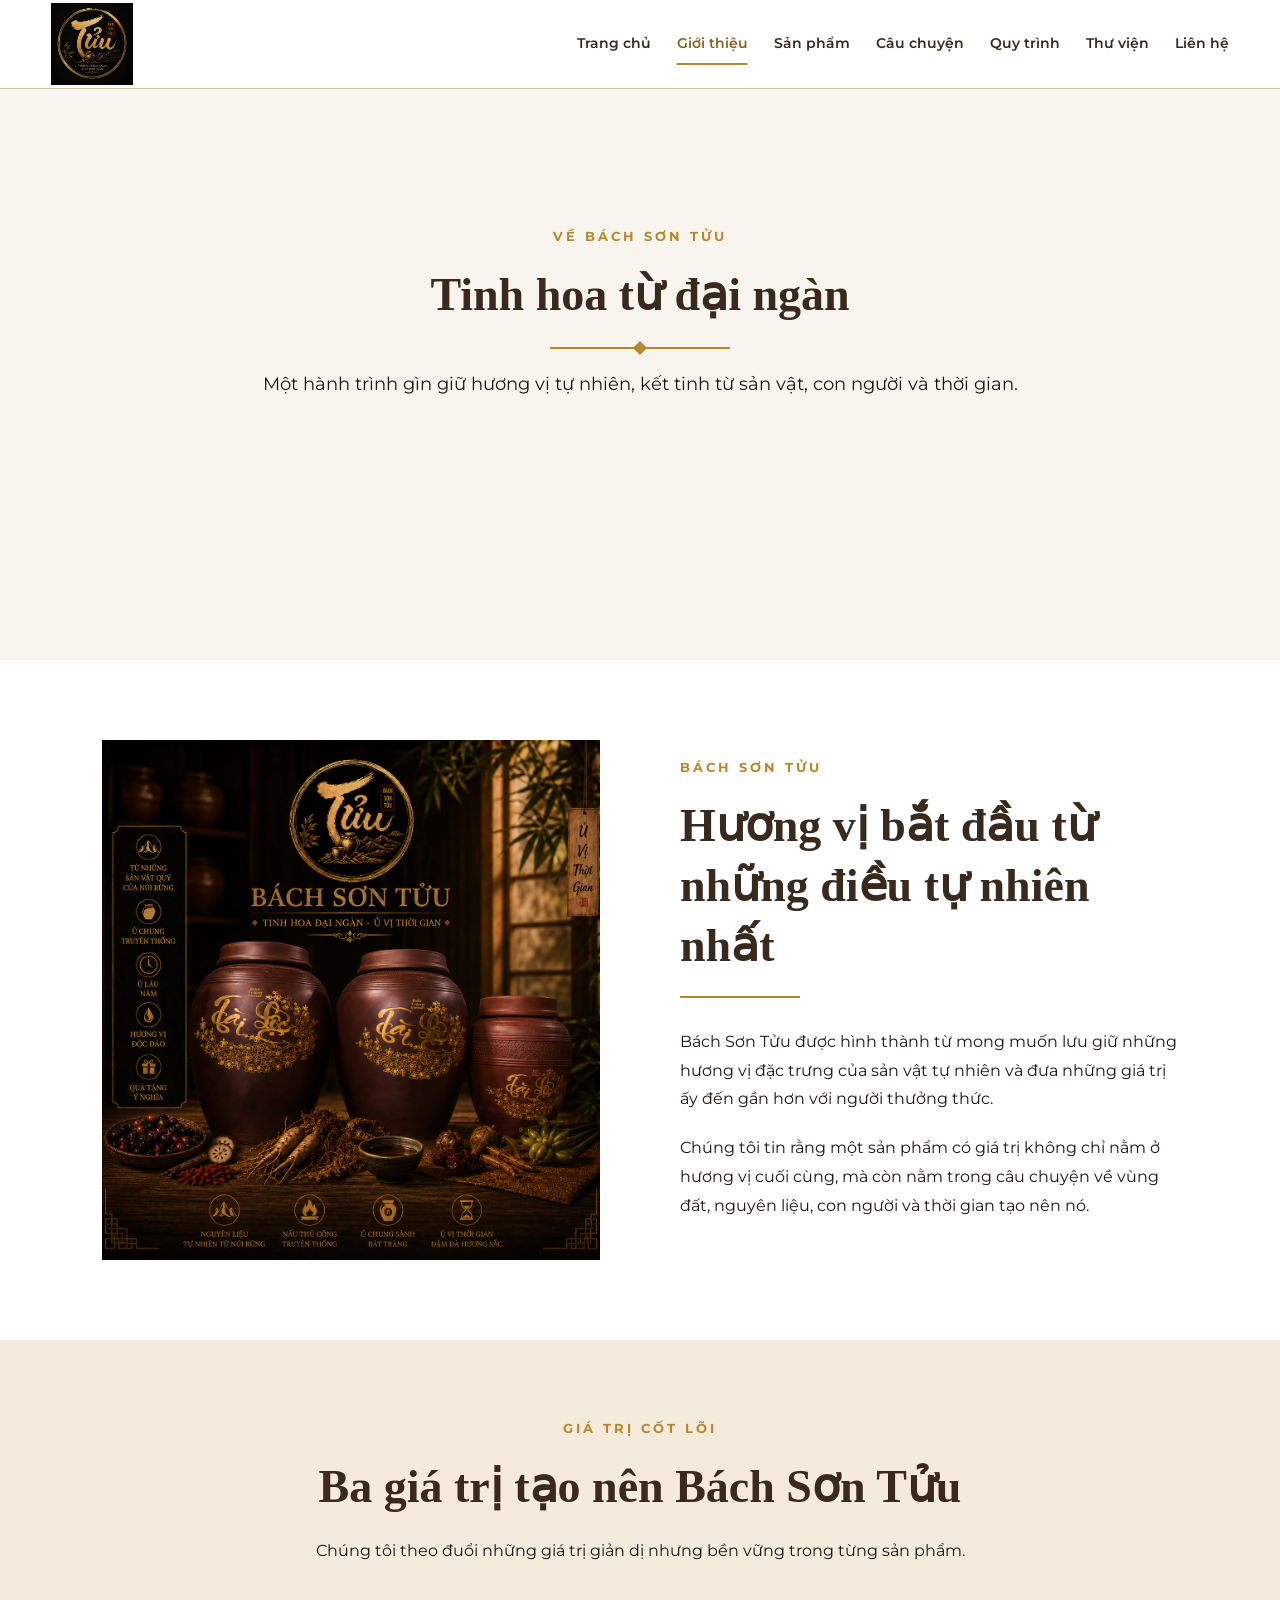
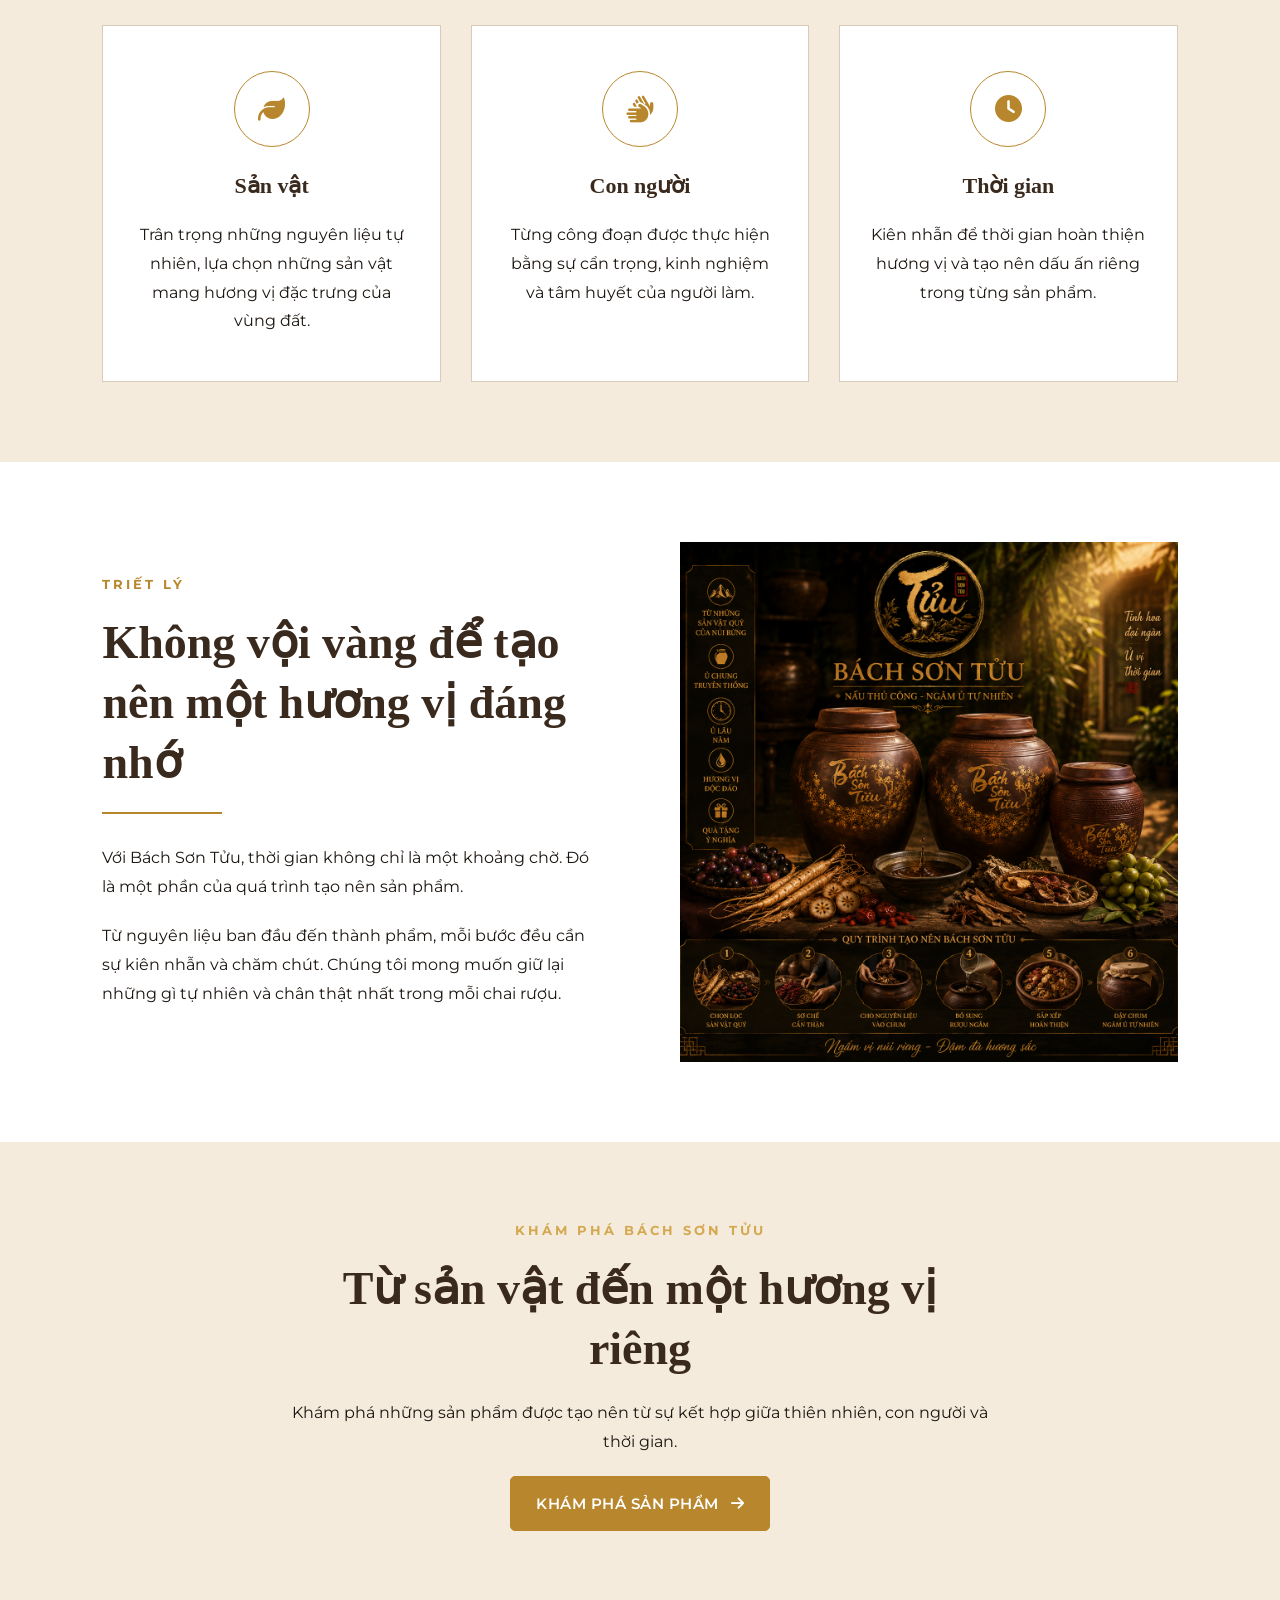
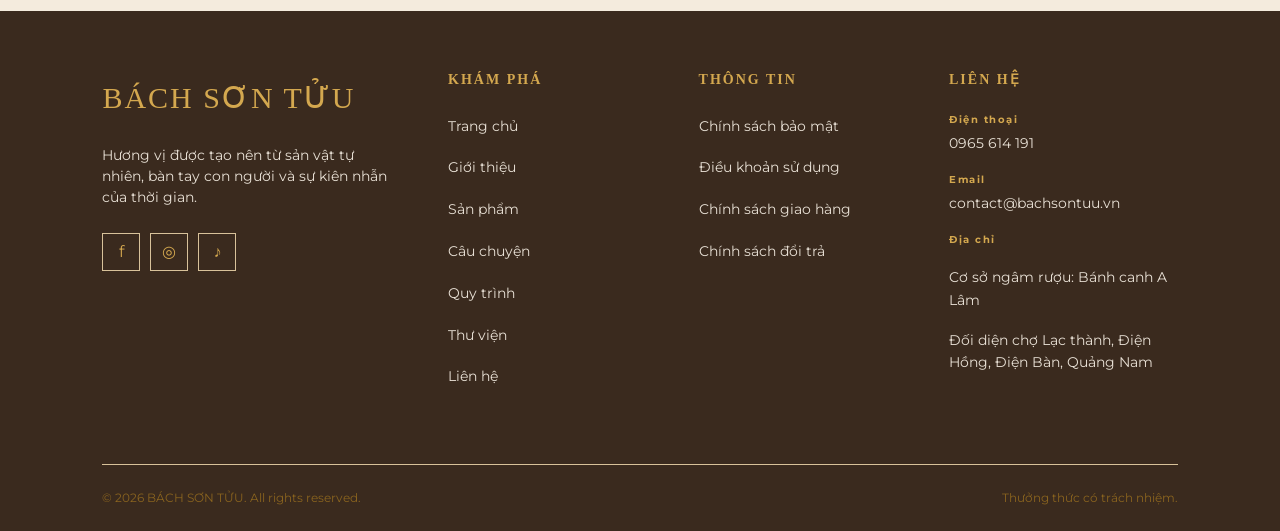
==== commit 2d66b82a: "Add files via upload" ====
--- a/about.html
+++ b/about.html
@@ -88,9 +88,9 @@
             VỀ BÁCH SƠN TỬU
         </span>
 
-        <h1>
+        <h2>
             Tinh hoa từ đại ngàn
-        </h1>
+        </h2>
 
         <div class="about-hero-line"></div>
 
--- a/css/style.css
+++ b/css/style.css
@@ -3,7 +3,6 @@
    TINH HOA ĐẠI NGÀN - Ủ VỊ THỜI GIAN
    MAIN STYLE
 ===================================================== */
-
 
 /* =====================================================
    1. BIẾN THƯƠNG HIỆU
@@ -25,10 +24,12 @@
     --cream: #F8F5EF;
     --cream-dark: #F4EBDD;
 
+    --cream-image: #E8DCCB;
+
     /* MÀU CHỮ */
     --text-main: #1C1510;
     --text-light: #665A52;
-    --text-muted: #B9AAA0;
+    --text-muted: #E8E0D5;
 
     /* VIỀN */
     --border: #D8C29A;
@@ -40,6 +41,9 @@
 
     /* KÍCH THƯỚC */
     --container-width: 1200px;
+    --content-width: 700px;
+    --padding-section: 80px 8%;
+    --header-width: 700px;
 
     /* BO GÓC */
     --radius-sm: 5px;
@@ -48,8 +52,10 @@
     /* FONT */
     --font-main: "Montserrat", sans-serif;
 
-}
-
+    --header-height: 88px;
+    --hero-height: 660px;
+
+}
 
 /* =====================================================
    2. RESET
@@ -69,7 +75,7 @@
     font-family: "Montserrat", sans-serif;
     background: var(--white);
     color: var(--text-main);
-    line-height: 1.7;
+    line-height: 1.8;
     overflow-x: hidden;
 }
 
@@ -90,7 +96,6 @@
     font-family: inherit;
 }
 
-
 /* =====================================================
    3. TYPOGRAPHY
 ===================================================== */
@@ -99,7 +104,7 @@
 h2,
 h3,
 h4 {
-    margin: 0 0 25px;
+    margin: 0 0 20px;
     font-family: 'Playfair Display', serif;
     color: var(--brown);
     line-height: 1.3;
@@ -114,20 +119,138 @@
 }
 
 h3 {
-    font-size: 26px;
-}
-
+    font-size: 22px;
+}
+
+/* =====================================================
+    LINE PAGE
+===================================================== */
+
+.index-line,
+.about-line,
+.products-line,
+.story-line,
+.story-time-line,
+.process-line,
+.gallery-line,
+.contact-line,
+.location-line {
+    width: 120px;
+    height: 2px;
+    margin: 20px 0 30px;
+    background: var(--gold);
+}
+/* =====================================================
+    BUTTON PAGE
+===================================================== */
+
+.hero-button,
+.view-all-button,
+.about-button,
+.about-cta-button,
+.products-cta-button,
+.story-button,
+.story-cta-button,
+.process-button,
+.process-cta-button,
+.gallery-button,
+.gallery-cta-button,
+.contact-button,
+.contact-cta-button {
+    display: inline-flex;
+    align-items: center;
+    gap: 12px;
+    padding: 13px 25px;
+    background: var(--gold);
+    color: var(--white);
+    border: 1px solid var(--gold);
+    border-radius: var(--radius-sm);
+    font-size: 15px;
+    font-weight: 600;
+    letter-spacing: 0.5px;
+    transition: 0.3s ease;
+}
+
+.hero-button i,
+.story-button i,
+.view-all-button i,
+.about-cta-button i,
+.products-cta-button i,
+.story-cta-button i,
+.process-cta-button i {
+    transition: 0.3s ease;
+}
+
+.hero-button:hover,
+.story-button:hover,
+.view-all-button:hover,
+.about-cta-button:hover,
+.products-cta-button:hover,
+.story-cta-button:hover,
+.process-cta-button:hover {
+    background: var(--gold-dark);
+    border-color: var(--gold-dark);
+    transform: translateY(-2px);
+}
+
+
+.hero-button:hover i,
+.story-button:hover i,
+.view-all-button:hover i,
+.about-cta-button:hover i,
+.products-cta-button:hover i,
+.story-cta-button:hover i,
+.process-cta-button:hover i {
+    transform: translateX(5px);
+}
+
+/* =====================================================
+   CONTENT
+===================================================== */
+
+.story-content p,
+.products-header p,
+.product-info p,
+.gallery-header p,
+.location-header p,
+.location-address p,
+.about-intro-content p,
+.about-values-header p,
+.about-value-card p,
+.about-philosophy-content p,
+.about-cta p,
+.products-intro-content p,
+.product-detail-content > p,
+.products-cta p,
+.story-conteline,
+.story-time p,
+.story-value p,
+.story-cta p,
+.process-page-hero p,
+.process-message p,
+.process-cta p,
+.contact-info > p {
+    margin-bottom: 20px;
+    color: var(--text-main);
+    font-size: 16px;
+    line-height: 1.8;
+}
+.text-content {
+    margin-bottom: 20px;
+    color: var(--text-main);
+    font-size: 16px;
+    line-height: 1.8;
+}
 
 /* =====================================================
    4. CONTAINER
 ===================================================== */
 
 .container {
-    width: 92%;
+    width: 92%;                    
     max-width: var(--container-width);
-    margin: 0 auto;
-}
-
+    margin: 0 auto;               
+}
 
 /* =====================================================
    5. SECTION SUBTITLE
@@ -137,35 +260,47 @@
     display: block;
     margin-bottom: 20px;
     color: var(--gold);
-    font-size: 14px;
+    font-size: 13px;
     font-weight: 700;
     letter-spacing: 3px;
-}
-
+    line-height: 1.3;
+}
 
 /* =====================================================
    6. HEADER
 ===================================================== */
 
 .header {
-    position: sticky;
+    position: fixed; /* cố định menu trên màn hình hiển thị */
     top: 0;
     left: 0;
     width: 100%;
     background: rgba(255, 255, 255, 0.97);
     border-bottom: 1px solid var(--border);
     z-index: 1000;
-    transition: 0.3s ease;
+    transform: translateY(0);
+    transition: transform 0.35s ease;
+    will-change: transform;
+}
+
+.header.hide {
+    transform: translateY(-110%);
 }
 
 .header-container {
-    min-height: 88px;
+    min-height: var(--header-height);
     display: flex;
     align-items: center;
     justify-content: space-between;
     gap: 30px;
 }
 
+.products-header,
+.about-values-header {
+    max-width: var(--header-width);
+    margin: 0 auto 90px;
+    text-align: center;
+}
 
 /* =====================================================
    7. LOGO
@@ -187,7 +322,6 @@
 .logo:hover img {
     transform: scale(1.03);
 }
-
 
 /* =====================================================
    8. NAVIGATION
@@ -232,7 +366,6 @@
     width: 100%;
 }
 
-
 /* =====================================================
    9. MOBILE MENU BUTTON
 ===================================================== */
@@ -257,7 +390,6 @@
     border-color: var(--gold);
 }
 
-
 /* =====================================================
    10. MOBILE MENU
 ===================================================== */
@@ -265,7 +397,7 @@
 .mobile-menu {
     display: none;
     position: fixed;
-    top: 88px;
+    top: var(--header-height);
     left: 0;
     width: 100%;
     background: var(--white);
@@ -280,7 +412,7 @@
     color: var(--brown);
     font-size: 14px;
     font-weight: 600;
-    border-bottom: 1px solid #eee;
+    border-bottom: 1px solid var(--white);
     transition: 0.3s ease;
 }
 
@@ -300,12 +432,14 @@
 ===================================================== */
 
 .hero {
-    min-height: 650px;
-    display: flex;
-    align-items: center;
+    min-height: var(--hero-height);
+    display: flex;
+    align-items: center;
+    justify-content: center;
+    padding: var(--hero-padding);
+    background-color: var(--cream);
     text-align: center;
-    background-color: var(--cream);
-    overflow: hidden;
+    color: var(--cream);
 }
 
 .hero-content {
@@ -326,7 +460,7 @@
 
 .hero-line {
     position: relative;
-    width: 250px;
+    width: 180px;
     height: 2px;
     margin: 22px auto 18px;
     background: var(--gold);
@@ -347,7 +481,7 @@
     margin: 8px 0 20px;
     font-family: 'Playfair Display', serif;
     font-size: 20px;
-    font-weight: 500;
+    font-weight: 600;
     letter-spacing: 4px;
     color: var(--gold-dark);
     text-transform: uppercase;
@@ -356,53 +490,18 @@
 .hero-description {
     max-width: 800px;
     margin: 20px auto 32px;
-    color: var(--text-light);
+    color: var(--text-main);
     text-align: center;
     font-size: 18px;
     line-height: 1.7;
 }
 
-
-/* =====================================================
-   12. HERO BUTTON
-===================================================== */
-
-.hero-button {
-    display: inline-flex;
-    align-items: center;
-    gap: 12px;
-    padding: 13px 25px;
-    background: var(--gold);
-    color: var(--white);
-    border: 1px solid var(--gold);
-    border-radius: var(--radius-sm);
-    font-size: 15px;
-    font-weight: 600;
-    letter-spacing: 0.5px;
-    transition: 0.3s ease;
-}
-
-.hero-button i {
-    transition: 0.3s ease;
-}
-
-.hero-button:hover {
-    background: var(--gold-dark);
-    border-color: var(--gold-dark);
-    transform: translateY(-2px);
-}
-
-.hero-button:hover i {
-    transform: translateX(5px);
-}
-
-
 /* =====================================================
    13. STORY - CÂU CHUYỆN
 ===================================================== */
 
 .story {
-    padding: 60px 8%;
+    padding: var(--padding-section);
     background: var(--white);
 }
 
@@ -425,6 +524,7 @@
     width: 100%;
     height: 100%;
     object-fit: cover;
+    display: block;
     transition: transform 0.6s ease;
 }
 
@@ -433,71 +533,21 @@
 }
 
 .story-content {
-    max-width: 520px;
-}
-
-.story-line {
-    width: 250px;
-    height: 2px;
-    margin-bottom: 30px;
-    background: var(--gold);
-}
-
-.story-content p {
-    margin-bottom: 20px;
-    color: var(--text-light);
-    font-size: 16px;
-    line-height: 1.8;
-}
-
-/* STORY BUTTON */
-
-.story-button {
-    display: inline-flex;
-    align-items: center;
-    gap: 12px;
-    margin-top: 15px;
-    padding: 14px 24px;
-    background: var(--gold);
-    color: var(--white);
-    font-size: 15px;
-    font-weight: 600;
-    letter-spacing: 0.5px;
-    transition: 0.3s ease;
-}
-
-.story-button span {
-    font-size: 15px;
-}
-
-.story-button:hover {
-    background: var(--brown);
-}
-
+    max-width: var(--content-width);
+}
 
 /* =====================================================
    14. PRODUCTS - SẢN PHẨM
 ===================================================== */
 
 .products {
-    padding: 60px 8%;
+    padding: var(--padding-section);
     background: var(--cream-dark);
 }
 
-.products-header {
-    max-width: 700px;
-    margin: 0 auto 50px;
-    text-align: center;
-}
-
-.products-header p {
-    margin: 0;
-    color: var(--text-light);
-    font-size: 16px;
-    line-height: 1.8;
-}
-
-
+.products-line {
+    margin: 20px auto 30px;
+}
 /* PRODUCT GRID */
 
 .products-grid {
@@ -508,11 +558,11 @@
     gap: 30px;
 }
 
-
 /* PRODUCT CARD */
 
 .product-card {
     background: var(--white);
+    overflow: hidden;
     transition:
         transform 0.4s ease,
         box-shadow 0.4s ease;
@@ -520,9 +570,10 @@
 
 .product-card:hover {
     transform: translateY(-8px);
-    box-shadow: var(--shadow-hover);
-}
-
+    box-shadow:
+        0 18px 40px
+        rgba(59, 42, 32, 0.13);
+}
 
 /* PRODUCT IMAGE */
 
@@ -531,12 +582,13 @@
     width: 100%;
     height: 250px;
     overflow: hidden;
-    background: #E8DCCB;
+    background: var(--cream-image);
 }
 
 .product-image img {
     width: 100%;
     height: 100%;
+    display: block;
     object-fit: cover;
     transition: transform 0.6s ease;
 }
@@ -544,7 +596,6 @@
 .product-card:hover .product-image img {
     transform: scale(1.05);
 }
-
 
 /* PRODUCT TAG */
 
@@ -557,35 +608,28 @@
     color: var(--white);
     font-size: 11px;
     font-weight: 700;
+    border-radius: var(--radius-sm);
     letter-spacing: 1px;
 }
 
-
 /* PRODUCT INFO */
 
 .product-info {
-    padding: 28px 26px 30px;
+    padding: 20px 22px 24px;
 }
 
 .product-category {
+    display: block;
+    margin-bottom: 10px;
     color: var(--gold);
     font-size: 11px;
     font-weight: 700;
-    letter-spacing: 2px;
+    letter-spacing: 1.5px;
 }
 
 .product-info h3 {
     margin: 12px 0;
-    
-}
-
-.product-info p {
-    margin: 0 0 22px;
-    color: var(--text-light);
-    font-size: 14px;
-    line-height: 1.7;
-}
-
+}
 
 /* PRODUCT LINK */
 
@@ -603,7 +647,7 @@
 }
 
 .product-link span {
-    color: var(--gold);
+    color: var(--gold-light);
     font-size: 18px;
 }
 
@@ -611,7 +655,15 @@
     color: var(--gold);
 }
 
-
+.product-link i {
+    color: var(--gold);
+    transition:
+        transform 0.3s ease;
+}
+
+.product-link:hover i {
+    transform: translateX(5px);
+}
 /* PRODUCTS BUTTON */
 
 .products-button {
@@ -622,79 +674,56 @@
 .view-all-button {
     display: inline-flex;
     align-items: center;
-    gap: 12px;
-    padding: 15px 28px;
+}
+
+/* =====================================================
+   15. PROCESS - QUY TRÌNH
+===================================================== */
+
+.process {
+    padding: var(--padding-section);
     background: var(--brown);
     color: var(--white);
-    font-size: 15px;
-    font-weight: 600;
-    letter-spacing: 1px;
-    transition: 0.3s ease;
-}
-
-.view-all-button span {
-    color: var(--gold-light);
-    font-size: 20px;
-}
-
-.view-all-button:hover {
-    background: var(--gold);
-}
-
-
-/* =====================================================
-   15. PROCESS - QUY TRÌNH
-===================================================== */
-
-.process {
-    padding: 60px 8%;
-    background: var(--brown);
-    color: #F5EEE5;
     overflow: hidden;
 }
 
+.process-line {
+    margin: 20px auto 30px;
+}
+
 .process-header {
-    max-width: 850px;
+    max-width: var(--header-width);
     margin: 0 auto 90px;
     text-align: center;
 }
 
 .process-header h2 {
-    margin: 0 0 25px;
-    color: #F5EEE5;
-    font-size: 46px;
-    line-height: 1.15;
+    color: var(--cream);
 }
 
 .process-header p {
-    max-width: 780px;
     margin: 0 auto;
-    color: #D8CBC0;
-    font-size: 16px;
-    line-height: 1.8;
-}
-
+    color: var(--text-muted);
+}
 
 /* PROCESS LIST */
 
 .process-list {
     width: 100%;
-    max-width: 1400px;
+    max-width: var(--container-width);
     margin: 0 auto;
     display: grid;
     grid-template-columns: repeat(5, minmax(0, 1fr));
 }
 
-
 /* PROCESS ITEM */
 
 .process-item {
     position: relative;
     min-width: 0;
-    padding: 0 25px;
+    padding: 0 30px;
     text-align: center;
 }
-
 
 /* PROCESS ICON */
 
@@ -707,14 +736,13 @@
     display: flex;
     align-items: center;
     justify-content: center;
-    border: 1px solid #C28B20;
+    border: 1px solid var(--gold-light);
     border-radius: 50%;
     background: var(--brown);
-    color: #D49A25;
+    color: var(--gold-light);
     font-size: 30px;
     transition: all 0.35s ease;
 }
-
 
 /* PROCESS CONNECTOR */
 
@@ -725,17 +753,16 @@
     left: calc(50% + 48px);
     width: calc(100% - 96px);
     height: 1px;
-    background: #806B58;
+    background: var(--gold);
     z-index: 1;
 }
-
 
 /* PROCESS TEXT */
 
 .process-content span {
     display: block;
     margin-bottom: 18px;
-    color: #D49A25;
+    color: var(--gold-light);
     font-size: 12px;
     font-weight: 700;
     letter-spacing: 2px;
@@ -743,25 +770,21 @@
 }
 
 .process-content h3 {
-    margin: 0 0 18px;
-    color: #F5EEE5;
-    font-size: 24px;
-    line-height: 1.35;
+    color: var(--cream);
+    margin: 12px 0;
 }
 
 .process-content p {
     max-width: 220px;
     margin: 0 auto;
-    color: #CDBFB4;
-    font-size: 14px;
-    line-height: 1.7;
+    color: var(--text-muted);
 }
 
 
 /* PROCESS HOVER */
 
 .process-item:hover .process-icon {
-    background: #C28B20;
+    background: var(--gold-light);
     color: var(--white);
     transform: translateY(-6px);
 }
@@ -772,28 +795,19 @@
 ===================================================== */
 
 .gallery {
-    padding: 60px 8%;
+    padding: var(--padding-section);
     background: var(--cream-dark);
 }
 
+.gallery-line {
+    margin: 20px auto 30px;
+}
+
 .gallery-header {
-    max-width: 700px;
-    margin: 0 auto 60px;
+    max-width: var(--header-width);
+    margin: 0 auto 90px;
     text-align: center;
 }
-
-.gallery-header h2 {
-    margin: 0 0 22px;
-    line-height: 1.2;
-}
-
-.gallery-header p {
-    margin: 0;
-    color: var(--text-light);
-    font-size: 16px;
-    line-height: 1.8;
-}
-
 
 /* GALLERY GRID */
 
@@ -809,7 +823,7 @@
 .gallery-item {
     position: relative;
     overflow: hidden;
-    background: #DDD;
+    background: var(--cream-image);
 }
 
 .gallery-large {
@@ -827,13 +841,12 @@
     transform: scale(1.06);
 }
 
-
 /* =====================================================
    17. CONTACT - LIÊN HỆ
 ===================================================== */
 
 .contact {
-    padding: 60px 8%;
+    padding: var(--padding-section);
     background: var(--white);
 }
 
@@ -846,31 +859,18 @@
     align-items: center;
 }
 
-
 /* CONTACT INFO */
 
 .contact-info {
-    max-width: 520px;
-}
-
-.contact-info h2 {
-    margin: 0 0 25px;
-}
-
-.contact-info > p {
-    margin-bottom: 35px;
-    color: var(--text-light);
-    font-size: 16px;
-    line-height: 1.8;
-}
-
+    max-width: var(--header-width);
+}
 
 /* CONTACT DETAILS */
 
 .contact-details {
     display: flex;
     flex-direction: column;
-    gap: 22px;
+    gap: 20px;
 }
 
 .contact-item {
@@ -912,7 +912,7 @@
 ===================================================== */
 
 .contact-form {
-    padding: 50px;
+    padding: var(--padding-section);
     background: var(--cream-dark);
 }
 
@@ -925,7 +925,6 @@
     color: var(--text-light);
     font-size: 14px;
 }
-
 
 /* FORM GROUP */
 
@@ -948,7 +947,7 @@
     padding: 14px 15px;
     border: 1px solid var(--border-light);
     background: var(--white);
-    color: var(--brown);
+    color: var(--text-main);
     font-size: 14px;
     outline: none;
     transition: border-color 0.3s ease;
@@ -962,7 +961,6 @@
 .form-group textarea:focus {
     border-color: var(--gold);
 }
-
 
 /* FORM ROW */
 
@@ -971,7 +969,6 @@
     grid-template-columns: 1fr 1fr;
     gap: 15px;
 }
-
 
 /* CONTACT BUTTON */
 
@@ -1007,16 +1004,19 @@
 
 .location {
     background-color: #f4ebdd;
-    padding: 60px 8%;
-}
-
+    padding: var(--padding-section);
+}
+
+.location-line {
+    margin: 20px auto 30px;
+}
 
 /* =========================
    HEADER
 ========================= */
 
 .location-header {
-    max-width: 700px;
+    max-width: var(--header-width);
     margin: 0 auto 50px;
     text-align: center;
 }
@@ -1024,16 +1024,6 @@
 .location-header .section-subtitle {
     margin-bottom: 18px;
 }
-
-
-.location-header p {
-    max-width: 650px;
-    margin: 0 auto;
-    color: #665a52;
-    font-size: 16px;
-    line-height: 1.8;
-}
-
 
 /* =========================
    MAP
@@ -1045,12 +1035,11 @@
     height: 450px;
     margin: 0 auto;
     overflow: hidden;
-    border: 1px solid #d8c29a;
-    background-color: #ddd;
+    border: 1px solid var(--border);
+    background-color: var(--white);
     box-shadow:
-        0 12px 30px rgba(59, 42, 32, 0.10);
-}
-
+        0 12px 30px var(--shadow-hover);
+}
 
 /* GOOGLE MAP IFRAME */
 
@@ -1067,17 +1056,16 @@
 
 .location-address {
 
-    max-width: 1200px;
+    max-width: var(--header-width);
     margin: 25px auto 0;
     padding: 22px 25px;
     display: flex;
     align-items: center;
     justify-content: space-between;
     gap: 30px;
-    background-color: #ffffff;
-    border: 1px solid #d8c29a;
-}
-
+    background-color: var(--white);
+    border: 1px solid var(--border);
+}
 
 /* =========================
    ADDRESS INFO
@@ -1091,56 +1079,31 @@
     min-width: 0;
 }
 
-
 /* ICON */
 
 .location-address-icon {
 
     width: 48px;
     height: 48px;
-
-    display: flex;
-
+    display: flex;
     align-items: center;
     justify-content: center;
-
     flex-shrink: 0;
-
-    border: 1px solid #b8862b;
-
-    color: #b8862b;
-
+    border: 1px solid var(--border);
+    color: var(--gold);
     font-size: 20px;
 }
 
-
 /* TEXT */
 
 .location-address strong {
 
     display: block;
-
     margin-bottom: 4px;
-
-    color: #3b2a20;
-
-    font-family: Georgia, serif;
-
-    font-size: 18px;
-}
-
-
-.location-address p {
-
-    margin: 0;
-
-    color: #665a52;
-
+    color: var(--brown);
     font-size: 14px;
-
-    line-height: 1.7;
-}
-
+    font-weight: 600;
+}
 
 /* =========================
    NÚT CHỈ ĐƯỜNG
@@ -1149,47 +1112,31 @@
 .location-direction-button {
 
     display: inline-flex;
-
     align-items: center;
     justify-content: center;
-
     gap: 10px;
-
     flex-shrink: 0;
-
     padding: 13px 20px;
-
-    background-color: #b8862b;
-
-    color: #ffffff;
-
+    background-color: var(--gold);
+    color: var(--white);
     font-size: 12px;
-
     font-weight: 700;
-
     letter-spacing: 0.8px;
-
     text-decoration: none;
-
     transition: all 0.3s ease;
 }
 
-
 .location-direction-button i {
 
     font-size: 15px;
-
     transition: transform 0.3s ease;
 }
 
-
 .location-direction-button:hover {
 
-    background-color: #3b2a20;
-
+    background-color: var(--brown-dark);
     transform: translateY(-2px);
 }
-
 
 .location-direction-button:hover i {
 
@@ -1202,7 +1149,7 @@
 
 .footer {
     padding: 60px 8% 0;
-    background: var(--brown-dark);
+    background: var(--brown);
     color: var(--white);
 }
 
@@ -1215,7 +1162,6 @@
     padding-bottom: 60px;
 }
 
-
 /* FOOTER BRAND */
 
 .footer-brand {
@@ -1226,9 +1172,9 @@
     display: inline-block;
     margin-bottom: 20px;
     color: var(--gold-light);
-    font-family: "Cormorant Garamond", Georgia, serif;
+    font-family: 'Playfair Display', serif;
     font-size: 30px;
-    font-weight: 700;
+    font-weight: 500;
     letter-spacing: 2px;
 }
 
@@ -1239,7 +1185,6 @@
     line-height: 1.5;
 }
 
-
 /* SOCIAL */
 
 .footer-social {
@@ -1253,7 +1198,7 @@
     display: flex;
     align-items: center;
     justify-content: center;
-    border: 1px solid #655247;
+    border: 1px solid var(--border);
     color: var(--gold-light);
     font-size: 16px;
     transition: 0.3s ease;
@@ -1272,7 +1217,7 @@
     margin: 0 0 22px;
     color: var(--gold-light);
     font-size: 14px;
-    font-weight: 700;
+    font-weight: 600;
     letter-spacing: 2px;
 }
 
@@ -1296,7 +1241,6 @@
     padding-left: 4px;
     color: var(--gold-light);
 }
-
 
 /* FOOTER CONTACT */
 
@@ -1316,7 +1260,6 @@
     letter-spacing: 1.5px;
 }
 
-
 /* FOOTER BOTTOM */
 
 .footer-bottom {
@@ -1326,85 +1269,15 @@
     display: flex;
     justify-content: space-between;
     gap: 20px;
-    border-top: 1px solid #4A382E;
+    border-top: 1px solid var(--border);
 }
 
 .footer-bottom p {
     margin: 0;
-    color: #88786E;
+    color: var(--gold-dark);
     font-size: 12px;
 }
 
-/* =====================================================
-   JAVASCRIPT EFFECT
-===================================================== */
-
-
-/* =========================
-   HEADER HIDE
-========================= */
-
-.header.hide {
-    transform: translateY(-100%);
-}
-
-
-/* =========================
-   REVEAL EFFECT
-========================= */
-
-.reveal {
-
-    opacity: 0;
-
-    transform: translateY(35px);
-
-    transition:
-        opacity 0.8s ease,
-        transform 0.8s ease;
-}
-
-
-.reveal.show {
-
-    opacity: 1;
-
-    transform: translateY(0);
-}
-
-
-/* =========================
-   PRODUCT CARD DELAY
-========================= */
-
-.product-card:nth-child(2) {
-    transition-delay: 0.1s;
-}
-
-.product-card:nth-child(3) {
-    transition-delay: 0.2s;
-}
-
-
-/* =========================
-   PROCESS DELAY
-========================= */
-
-.process-item:nth-child(2) {
-    transition-delay: 0.1s;
-}
-
-.process-item:nth-child(3) {
-    transition-delay: 0.2s;
-}
-
-.process-item:nth-child(4) {
-    transition-delay: 0.3s;
-}
-
-.process-item:nth-child(5) {
-    transition-delay: 0.4s;
-}
 /* =====================================================
    END
 ===================================================== */
--- a/css/responsive.css
+++ b/css/responsive.css
@@ -1,32 +1,118 @@
 /* =====================================================
    BÁCH SƠN TỬU
-   RESPONSIVE CSS
+   RESPONSIVE CSS — BẢN ĐÃ CHUẨN HÓA
    Tablet / Mobile / Small Mobile
 ===================================================== */
 
-
 /* =====================================================
-   1. TABLET
-   <= 992px
+   0. NỀN TẢNG RESPONSIVE + HIỆU ỨNG CHUNG
 ===================================================== */
 
+html,
+body {
+    max-width: 100%;
+    overflow-x: hidden;
+}
+
+img {
+    max-width: 100%;
+}
+
+/* Hiệu ứng xuất hiện khi cuộn — JS thêm class .show */
+.reveal {
+    opacity: 0;
+    transform: translateY(35px);
+    transition:
+        opacity .7s ease var(--reveal-delay, 0ms),
+        transform .7s cubic-bezier(.22,1,.36,1) var(--reveal-delay, 0ms);
+}
+
+.reveal.show {
+    opacity: 1;
+    transform: translateY(0);
+}
+
+/* Ảnh chuyển động nhẹ khi hover */
+.story-image,
+.about-intro-image,
+.about-philosophy-image,
+.product-image,
+.product-detail-image,
+.gallery-item {
+    overflow: hidden;
+}
+
+.story-image img,
+.about-intro-image img,
+.about-philosophy-image img,
+.product-image img,
+.product-detail-image img,
+.gallery-item img {
+    transition: transform .7s cubic-bezier(.22,1,.36,1);
+}
+
+.story-image:hover img,
+.about-intro-image:hover img,
+.about-philosophy-image:hover img,
+.product-image:hover img,
+.product-detail-image:hover img,
+.gallery-item:hover img {
+    transform: scale(1.04);
+}
+
+/* Card chuyển động nhẹ */
+.product-card,
+.product-detail-card,
+.about-value-card,
+.story-value,
+.process-item {
+    transition:
+        transform .35s ease,
+        box-shadow .35s ease;
+}
+
+.product-card:hover,
+.product-detail-card:hover,
+.about-value-card:hover,
+.story-value:hover {
+    transform: translateY(-6px);
+}
+
+/* Tôn trọng người dùng tắt animation */
+@media (prefers-reduced-motion: reduce) {
+    *,
+    *::before,
+    *::after {
+        scroll-behavior: auto !important;
+        animation-duration: .01ms !important;
+        animation-iteration-count: 1 !important;
+        transition-duration: .01ms !important;
+    }
+
+    .reveal {
+        opacity: 1;
+        transform: none;
+    }
+}
+
+/* =====================================================
+   1. TABLET — <= 992px
+===================================================== */
+
 @media (max-width: 992px) {
-
-    /* =========================
-       GLOBAL
-    ========================= */
 
     .container {
         width: 90%;
     }
 
-
-    /* =========================
-       HEADER
-    ========================= */
-
+    /* HEADER */
+    .header {
+
+        transform: translateY(0);
+
+    }
     .header-container {
-        min-height: 78px;
+        min-height: 75px;
     }
 
     .logo img {
@@ -42,11 +128,7 @@
         font-size: 13px;
     }
 
-
-    /* =========================
-       HERO
-    ========================= */
-
+    /* HERO */
     .hero {
         min-height: 580px;
     }
@@ -69,17 +151,20 @@
         font-size: 16px;
     }
 
-
-    /* =========================
-       STORY - TRANG CHỦ
-    ========================= */
-
-    .story {
+    /* STORY */
+    .story,
+    .story-section {
         padding: 80px 6%;
     }
 
     .story-container {
+        grid-template-columns: 1fr;
         gap: 50px;
+    }
+
+    .story-content {
+        max-width: 700px;
+        margin: 0 auto;
     }
 
     .story-image {
@@ -90,11 +175,18 @@
         font-size: 36px;
     }
 
-
-    /* =========================
-       PRODUCTS - TRANG CHỦ
-    ========================= */
-
+    .story-reverse {
+        grid-template-columns: 1fr;
+    }
+
+    .story-reverse .story-content { order: 1; }
+    .story-reverse .story-image { order: 2; }
+
+    .story-values-grid {
+        grid-template-columns: repeat(2, minmax(0, 1fr));
+    }
+
+    /* PRODUCTS — HOME */
     .products {
         padding: 80px 6%;
     }
@@ -120,11 +212,7 @@
         font-size: 23px;
     }
 
-
-    /* =========================
-       PROCESS
-    ========================= */
-
+    /* PROCESS — HOME */
     .process {
         padding: 80px 6%;
     }
@@ -168,11 +256,7 @@
         line-height: 1.7;
     }
 
-
-    /* =========================
-       GALLERY
-    ========================= */
-
+    /* GALLERY */
     .gallery {
         padding: 80px 6%;
     }
@@ -186,11 +270,7 @@
         gap: 12px;
     }
 
-
-    /* =========================
-       CONTACT
-    ========================= */
-
+    /* CONTACT */
     .contact {
         padding: 80px 6%;
     }
@@ -207,11 +287,7 @@
         padding: 35px;
     }
 
-
-    /* =========================
-       LOCATION / GOOGLE MAPS
-    ========================= */
-
+    /* LOCATION */
     .location {
         padding: 80px 6%;
     }
@@ -232,11 +308,6 @@
         height: 400px;
     }
 
-
-    /* =========================
-       LOCATION ADDRESS
-    ========================= */
-
     .location-address {
         gap: 25px;
     }
@@ -249,11 +320,7 @@
         font-size: 14px;
     }
 
-
-    /* =========================
-       FOOTER
-    ========================= */
-
+    /* FOOTER */
     .footer {
         padding: 80px 6% 0;
     }
@@ -268,11 +335,7 @@
         max-width: 500px;
     }
 
-
-    /* =========================
-       PRODUCTS PAGE
-    ========================= */
-
+    /* PRODUCTS PAGE */
     .products-hero {
         min-height: 400px;
         padding: 70px 6%;
@@ -282,16 +345,15 @@
         font-size: 52px;
     }
 
-    .products-intro {
+    .products-intro,
+    .product-list-section,
+    .products-cta {
         padding: 80px 6%;
     }
 
-    .products-intro-content h2 {
+    .products-intro-content h2,
+    .product-list-header h2 {
         font-size: 38px;
-    }
-
-    .product-list-section {
-        padding: 80px 6%;
     }
 
     .product-list-grid {
@@ -303,34 +365,120 @@
         height: 380px;
     }
 
-    .products-cta {
+    /* ABOUT */
+    .about-hero {
+        min-height: 460px;
+        padding: 70px 6%;
+    }
+
+    .about-hero h1 {
+        font-size: 60px;
+    }
+
+    .about-intro,
+    .about-values,
+    .about-philosophy,
+    .about-cta {
+        padding: 85px 6%;
+    }
+
+    .about-intro-container,
+    .about-philosophy-container {
+        display: grid;
+        grid-template-columns: 1fr 1fr;
+        gap: 50px;
+        width: 100%;
+        max-width: 1200px;
+        margin: 0 auto;
+    }
+
+    .about-intro-image,
+    .about-philosophy-image {
+        width: 100%;
+        min-width: 0;
+        height: 450px;
+    }
+
+    .about-intro-image img,
+    .about-philosophy-image img {
+        width: 100%;
+        height: 100%;
+        object-fit: cover;
+    }
+
+    .about-intro-content,
+    .about-philosophy-content {
+        width: 100%;
+        min-width: 0;
+    }
+
+    .about-intro-content h2,
+    .about-philosophy-content h2 {
+        font-size: 37px;
+    }
+
+    .about-values-grid {
+        display: grid;
+        grid-template-columns: repeat(3, minmax(0, 1fr));
+        gap: 20px;
+        width: 100%;
+        max-width: 1200px;
+        margin: 0 auto;
+    }
+
+    .about-value-card {
+        width: 100%;
+        min-width: 0;
+        padding: 35px 20px;
+    }
+
+    .about-cta h2 {
+        font-size: 42px;
+    }
+
+    /* STORY PAGE */
+    .story-hero {
+        min-height: 500px;
         padding: 80px 6%;
     }
+
+    .story-hero h1 {
+        font-size: 46px;
+    }
+
+    .story-hero p {
+        font-size: 15px;
+    }
 }
 
-
 /* =====================================================
-   2. MOBILE
-   <= 768px
+   2. MOBILE — <= 768px
 ===================================================== */
 
 @media (max-width: 768px) {
 
-    /* =========================
-       GLOBAL
-    ========================= */
-
+    /* GLOBAL */
     .container {
         width: 90%;
     }
 
-
-    /* =========================
-       HEADER
-    ========================= */
+    :root {
+        --header-height: 70px;
+    }    
+
+    /* HEADER */
+    .header {
+        transition: transform 0.35s ease;
+        will-change: transform;
+    }
+
+    .header.hide {
+        transform: translateY(-110%);
+    }
 
     .header-container {
-        min-height: 72px;
+        min-height: 70px;
+        gap: 15px;
     }
 
     .logo img {
@@ -350,11 +498,7 @@
         top: 72px;
     }
 
-
-    /* =========================
-       HERO
-    ========================= */
-
+    /* HERO */
     .hero {
         min-height: 520px;
     }
@@ -386,18 +530,16 @@
         line-height: 1.7;
     }
 
-    .hero-button {
+    .hero-button,
+    .story-button,
+    .view-all-button {
         padding: 12px 20px;
         font-size: 12px;
     }
 
-
-    /* =========================
-       STORY - TRANG CHỦ
-       1 CỘT TRÊN MOBILE
-    ========================= */
-
-    .story {
+    /* STORY — HOME */
+    .story,
+    .story-section {
         padding: 70px 20px;
     }
 
@@ -444,15 +586,62 @@
 
     .story-button {
         margin-top: 10px;
-        padding: 13px 20px;
-        font-size: 12px;
-    }
-
-
-    /* =========================
-       PRODUCTS - TRANG CHỦ
-    ========================= */
-
+    }
+
+    /* STORY VALUES — CHỈ 1 BẢN */
+    .story-values {
+        width: 100%;
+        padding: 75px 20px;
+        overflow: hidden;
+    }
+
+    .story-values-header {
+        width: 100%;
+        max-width: 100%;
+        margin: 0 auto 40px;
+        text-align: center;
+    }
+
+    .story-values-header h2 {
+        font-size: 34px;
+        line-height: 1.2;
+    }
+
+    .story-values-grid {
+        width: 100%;
+        max-width: 500px;
+        margin: 0 auto;
+        display: grid;
+        grid-template-columns: 1fr !important;
+        gap: 18px;
+    }
+
+    .story-value {
+        width: 100%;
+        min-width: 0;
+        padding: 35px 25px;
+        text-align: center;
+    }
+
+    .story-value-icon {
+        width: 70px;
+        height: 70px;
+        margin: 0 auto 20px;
+    }
+
+    .story-value h3 {
+        font-size: 25px;
+        line-height: 1.3;
+    }
+
+    .story-value p {
+        max-width: 280px;
+        margin: 0 auto;
+        font-size: 14px;
+        line-height: 1.8;
+    }
+
+    /* PRODUCTS — HOME */
     .products {
         padding: 75px 20px;
     }
@@ -503,17 +692,7 @@
         margin-top: 40px;
     }
 
-    .view-all-button {
-        padding: 13px 22px;
-        font-size: 12px;
-    }
-
-
-    /* =========================
-       PROCESS
-       CHUYỂN 5 BƯỚC THÀNH DỌC
-    ========================= */
-
+    /* PROCESS — HOME: DỌC, KHÔNG MŨI TÊN */
     .process {
         padding: 75px 20px;
     }
@@ -552,8 +731,10 @@
         height: 72px;
         margin: 0;
         font-size: 24px;
-    }
-
+        z-index: 1;
+    }
+
+    /* Đường dọc tinh tế thay cho mũi tên */
     .process-item:not(:last-child)::after {
         top: 72px;
         left: 35px;
@@ -585,11 +766,7 @@
         line-height: 1.7;
     }
 
-
-    /* =========================
-       GALLERY
-    ========================= */
-
+    /* GALLERY */
     .gallery {
         padding: 75px 20px;
     }
@@ -619,11 +796,7 @@
         grid-row: span 1;
     }
 
-
-    /* =========================
-       CONTACT
-    ========================= */
-
+    /* CONTACT */
     .contact {
         padding: 75px 20px;
     }
@@ -660,11 +833,7 @@
         gap: 0;
     }
 
-
-    /* =========================
-       LOCATION / GOOGLE MAPS
-    ========================= */
-
+    /* LOCATION */
     .location {
         padding: 70px 20px;
     }
@@ -687,11 +856,6 @@
         width: 100%;
         height: 350px;
     }
-
-
-    /* =========================
-       LOCATION ADDRESS
-    ========================= */
 
     .location-address {
         display: flex;
@@ -730,11 +894,7 @@
         padding: 14px 20px;
     }
 
-
-    /* =========================
-       FOOTER
-    ========================= */
-
+    /* FOOTER */
     .footer {
         padding: 55px 20px 0;
     }
@@ -753,10 +913,7 @@
         font-size: 11px;
     }
 
-    .footer-column li a {
-        font-size: 13px;
-    }
-
+    .footer-column li a,
     .footer-contact p {
         font-size: 13px;
     }
@@ -768,12 +925,7 @@
         gap: 8px;
     }
 
-
-
-    /* =========================
-       PRODUCTS PAGE
-    ========================= */
-
+    /* PRODUCTS PAGE */
     .products-hero {
         min-height: 330px;
         padding: 70px 20px 60px;
@@ -794,15 +946,18 @@
         margin-top: 20px;
     }
 
-    .products-intro {
+    .products-intro,
+    .product-list-section {
         padding: 65px 20px;
     }
 
-    .products-intro-content {
-        width: 100%;
-    }
-
-    .products-intro-content h2 {
+    .products-intro-content,
+    .product-list-header {
+        width: 100%;
+    }
+
+    .products-intro-content h2,
+    .product-list-header h2 {
         font-size: 32px;
         line-height: 1.25;
     }
@@ -812,18 +967,8 @@
         line-height: 1.8;
     }
 
-    .product-list-section {
-        padding: 65px 20px;
-    }
-
     .product-list-header {
-        width: 100%;
         margin-bottom: 35px;
-    }
-
-    .product-list-header h2 {
-        font-size: 32px;
-        line-height: 1.25;
     }
 
     .product-list-grid {
@@ -890,22 +1035,261 @@
         font-size: 14px;
         line-height: 1.8;
     }
+
+    /* ABOUT */
+    .about-hero {
+        width: 100%;
+        min-height: 380px;
+        padding: 60px 20px;
+    }
+
+    .about-hero h1 {
+        font-size: 44px;
+        line-height: 1.15;
+    }
+
+    .about-intro,
+    .about-values,
+    .about-philosophy {
+        width: 100%;
+        padding: 70px 20px;
+        overflow: hidden;
+    }
+
+    .about-intro-container,
+    .about-philosophy-container {
+        display: grid !important;
+        grid-template-columns: 1fr !important;
+        gap: 40px !important;
+        width: 100% !important;
+        max-width: 100% !important;
+        margin: 0 auto !important;
+    }
+
+    .about-intro-image,
+    .about-philosophy-image {
+        display: block !important;
+        width: 100% !important;
+        max-width: 100% !important;
+        min-width: 0 !important;
+        height: 380px !important;
+        overflow: hidden !important;
+    }
+
+    .about-intro-image img,
+    .about-philosophy-image img {
+        display: block !important;
+        width: 100% !important;
+        max-width: 100% !important;
+        height: 100% !important;
+        object-fit: cover !important;
+    }
+
+    .about-intro-content,
+    .about-philosophy-content {
+        display: block !important;
+        width: 100% !important;
+        max-width: 100% !important;
+        min-width: 0 !important;
+        margin: 0 !important;
+    }
+
+    .about-intro-content h2,
+    .about-philosophy-content h2 {
+        width: 100% !important;
+        font-size: 34px !important;
+        line-height: 1.25 !important;
+        margin-bottom: 22px !important;
+    }
+
+    .about-intro-content p,
+    .about-philosophy-content p {
+        width: 100% !important;
+        font-size: 14px !important;
+        line-height: 1.8 !important;
+        margin-bottom: 20px;
+    }
+
+    .about-values-grid {
+        display: grid !important;
+        grid-template-columns: 1fr !important;
+        width: 100% !important;
+        max-width: 550px !important;
+        gap: 25px !important;
+        margin: 0 auto !important;
+    }
+
+    .about-value-card {
+        display: block;
+        width: 100% !important;
+        min-width: 0 !important;
+        padding: 35px 25px !important;
+        box-sizing: border-box;
+        text-align: center;
+    }
+
+    .about-value-icon {
+        width: 75px !important;
+        height: 75px !important;
+        margin: 0 auto !important;
+        display: flex !important;
+        align-items: center !important;
+        justify-content: center !important;
+        flex-shrink: 0;
+    }
+
+    .about-value-card h3 {
+        font-size: 25px !important;
+        line-height: 1.3 !important;
+        margin: 20px 0 15px !important;
+    }
+
+    .about-value-card p {
+        width: 100% !important;
+        max-width: 100% !important;
+        margin: 0 auto !important;
+        font-size: 14px !important;
+        line-height: 1.8 !important;
+    }
+
+    .about-cta {
+        width: 100%;
+        padding: 70px 20px;
+    }
+
+    .about-cta h2 {
+        font-size: 34px;
+        line-height: 1.25;
+    }
+
+    /* STORY PAGE */
+    .story-hero {
+        min-height: 500px;
+        padding: 80px 6%;
+    }
+
+    .story-hero h1 {
+        font-size: 46px;
+    }
+
+    .story-hero p {
+        font-size: 15px;
+    }
+
+    .story-time,
+    .story-values {
+        padding: 80px 20px;
+    }
+
+    .story-time h2,
+    .story-values-header h2,
+    .story-cta h2 {
+        font-size: 36px;
+    }
+
+    .story-values-grid {
+        grid-template-columns: 1fr !important;
+    }
+
+    .story-value {
+        padding: 35px 25px;
+    }
+
+    .story-cta {
+        padding: 60px 20px;
+    }
+
+    /* PROCESS PAGE — MOBILE */
+    .process-page-hero {
+        min-height: 420px;
+        padding: 70px 20px;
+    }
+
+    .process-page-hero h1 {
+        font-size: 42px;
+        line-height: 1.15;
+    }
+
+    .process-page-hero p {
+        font-size: 14px;
+        line-height: 1.7;
+    }
+
+    .process-detail {
+        padding: 70px 20px;
+    }
+
+    .process-detail-container {
+        display: flex;
+        flex-direction: column;
+        gap: 25px;
+    }
+
+    .process-step {
+        width: 100%;
+        padding: 30px 25px;
+        margin: 0;
+        text-align: center;
+        background: #fff;
+        border: 1px solid #d8c29a;
+        box-sizing: border-box;
+    }
+
+    .process-step-icon {
+        width: 90px;
+        height: 90px;
+        margin: 0 auto 22px;
+        font-size: 28px;
+    }
+
+    /* Điện thoại: bỏ hoàn toàn mũi tên giữa các bước */
+    .process-step:not(:last-child)::after {
+        content: none !important;
+        display: none !important;
+    }
+
+    .process-step-content {
+        width: 100%;
+        max-width: 330px;
+        margin: 0 auto;
+    }
+
+    .process-step-content h2 {
+        font-size: 29px;
+        line-height: 1.3;
+    }
+
+    .process-step-content p {
+        font-size: 14px;
+        line-height: 1.8;
+    }
+
+    .process-message,
+    .process-cta {
+        padding: 70px 20px;
+    }
+
+    .process-message h2,
+    .process-cta h2 {
+        font-size: 35px;
+        line-height: 1.25;
+    }
+
+    .process-message p,
+    .process-cta p {
+        font-size: 14px;
+        line-height: 1.8;
+    }
 }
 
-
 /* =====================================================
-   3. SMALL MOBILE
-   <= 480px
+   3. SMALL MOBILE — <= 480px
 ===================================================== */
 
 @media (max-width: 480px) {
 
-    /* =========================
-       HEADER
-    ========================= */
-
     .header-container {
-        min-height: 68px;
+        min-height: 70px;
     }
 
     .logo img {
@@ -923,11 +1307,7 @@
         top: 68px;
     }
 
-
-    /* =========================
-       HERO
-    ========================= */
-
+    /* HERO */
     .hero {
         min-height: 480px;
     }
@@ -954,12 +1334,9 @@
         font-size: 11px;
     }
 
-
-    /* =========================
-       STORY
-    ========================= */
-
-    .story {
+    /* STORY */
+    .story,
+    .story-section {
         padding: 60px 18px;
     }
 
@@ -974,18 +1351,36 @@
 
     .story-content h2 {
         font-size: 30px;
-        line-height: 1.25;
     }
 
     .story-content p {
         font-size: 13px;
     }
 
-
-    /* =========================
-       PRODUCTS - TRANG CHỦ
-    ========================= */
-
+    .story-time,
+    .story-values {
+        padding: 60px 18px;
+    }
+
+    .story-values-header h2,
+    .story-time h2,
+    .story-cta h2 {
+        font-size: 32px;
+    }
+
+    .story-value {
+        padding: 30px 20px;
+    }
+
+    .story-value h3 {
+        font-size: 23px;
+    }
+
+    .story-value p {
+        font-size: 13px;
+    }
+
+    /* PRODUCTS */
     .products {
         padding: 60px 18px;
     }
@@ -1006,11 +1401,7 @@
         font-size: 24px;
     }
 
-
-    /* =========================
-       PROCESS
-    ========================= */
-
+    /* PROCESS HOME */
     .process {
         padding: 60px 18px;
     }
@@ -1045,11 +1436,7 @@
         font-size: 12px;
     }
 
-
-    /* =========================
-       GALLERY
-    ========================= */
-
+    /* GALLERY */
     .gallery {
         padding: 60px 18px;
     }
@@ -1060,23 +1447,14 @@
 
     .gallery-grid {
         grid-template-columns: 1fr;
-        grid-template-rows:
-            260px
-            200px
-            200px
-            200px
-            200px;
+        grid-template-rows: 260px 200px 200px 200px 200px;
     }
 
     .gallery-large {
         grid-column: span 1;
     }
 
-
-    /* =========================
-       CONTACT
-    ========================= */
-
+    /* CONTACT */
     .contact {
         padding: 60px 18px;
     }
@@ -1089,11 +1467,7 @@
         padding: 25px 20px;
     }
 
-
-    /* =========================
-       LOCATION
-    ========================= */
-
+    /* LOCATION */
     .location {
         padding: 60px 18px;
     }
@@ -1134,11 +1508,7 @@
         font-size: 11px;
     }
 
-
-    /* =========================
-       FOOTER
-    ========================= */
-
+    /* FOOTER */
     .footer {
         padding: 50px 18px 0;
     }
@@ -1156,12 +1526,7 @@
         padding: 20px 0;
     }
 
-
-
-    /* =========================
-       PRODUCTS PAGE
-    ========================= */
-
+    /* PRODUCTS PAGE */
     .products-hero {
         min-height: 300px;
         padding: 60px 18px 50px;
@@ -1175,24 +1540,17 @@
         font-size: 13px;
     }
 
-    .products-intro {
-        padding: 55px 18px;
-    }
-
-    .products-intro-content h2 {
-        font-size: 29px;
-    }
-
+    .products-intro,
     .product-list-section {
         padding: 55px 18px;
     }
 
+    .products-intro-content h2,
     .product-list-header h2 {
         font-size: 29px;
     }
 
     .product-list-grid {
-        grid-template-columns: 1fr !important;
         gap: 25px;
     }
 
@@ -1215,369 +1573,8 @@
     .products-cta h2 {
         font-size: 30px;
     }
-}
-
-/* =====================================================
-   ABOUT PAGE
-   RESPONSIVE HOÀN CHỈNH
-===================================================== */
-
-/* =========================
-   TABLET
-   <= 992px
-========================= */
-
-@media (max-width: 992px) {
-
-    .about-hero {
-        min-height: 460px;
-        padding: 70px 6%;
-    }
-
-    .about-hero h1 {
-        font-size: 60px;
-    }
-
-    .about-intro {
-        padding: 85px 6%;
-    }
-
-    .about-intro-container {
-        display: grid;
-        grid-template-columns: 1fr 1fr;
-        gap: 50px;
-        width: 100%;
-        max-width: 1200px;
-        margin: 0 auto;
-    }
-
-    .about-intro-image {
-        width: 100%;
-        min-width: 0;
-        height: 450px;
-        overflow: hidden;
-    }
-
-    .about-intro-image img {
-        width: 100%;
-        height: 100%;
-        object-fit: cover;
-    }
-
-    .about-intro-content {
-        width: 100%;
-        min-width: 0;
-    }
-
-    .about-intro-content h2 {
-        font-size: 37px;
-    }
-
-    .about-values {
-        padding: 85px 6%;
-    }
-
-    .about-values-grid {
-        display: grid;
-        grid-template-columns: repeat(3, minmax(0, 1fr));
-        gap: 20px;
-        width: 100%;
-        max-width: 1200px;
-        margin: 0 auto;
-    }
-
-    .about-value-card {
-        width: 100%;
-        min-width: 0;
-        padding: 35px 20px;
-    }
-
-    .about-philosophy {
-        padding: 85px 6%;
-    }
-
-    .about-philosophy-container {
-        display: grid;
-        grid-template-columns: 1fr 1fr;
-        gap: 50px;
-        width: 100%;
-        max-width: 1200px;
-        margin: 0 auto;
-    }
-
-    .about-philosophy-content {
-        width: 100%;
-        min-width: 0;
-    }
-
-    .about-philosophy-content h2 {
-        font-size: 37px;
-    }
-
-    .about-philosophy-image {
-        width: 100%;
-        min-width: 0;
-        height: 450px;
-        overflow: hidden;
-    }
-
-    .about-philosophy-image img {
-        width: 100%;
-        height: 100%;
-        object-fit: cover;
-    }
-
-    .about-cta {
-        padding: 85px 6%;
-    }
-
-    .about-cta h2 {
-        font-size: 42px;
-    }
-}
-
-
-/* =========================
-   MOBILE
-   <= 768px
-========================= */
-
-@media (max-width: 768px) {
-
-    /* ABOUT HERO */
-
-    .about-hero {
-        width: 100%;
-        min-height: 380px;
-        padding: 60px 20px;
-    }
-
-    .about-hero h1 {
-        font-size: 44px;
-        line-height: 1.15;
-    }
-
-
-    /* ABOUT INTRO */
-
-    .about-intro {
-        width: 100%;
-        padding: 70px 20px;
-        overflow: hidden;
-    }
-
-    .about-intro-container {
-        display: grid !important;
-        grid-template-columns: 1fr !important;
-        gap: 40px !important;
-
-        width: 100% !important;
-        max-width: 100% !important;
-        margin: 0 auto !important;
-    }
-
-    .about-intro-image {
-        display: block !important;
-
-        width: 100% !important;
-        max-width: 100% !important;
-        min-width: 0 !important;
-
-        height: 380px !important;
-
-        overflow: hidden !important;
-    }
-
-    .about-intro-image img {
-        display: block !important;
-
-        width: 100% !important;
-        max-width: 100% !important;
-        height: 100% !important;
-
-        object-fit: cover !important;
-    }
-
-    .about-intro-content {
-        display: block !important;
-
-        width: 100% !important;
-        max-width: 100% !important;
-        min-width: 0 !important;
-
-        margin: 0 !important;
-    }
-
-    .about-intro-content h2 {
-        width: 100% !important;
-        font-size: 34px !important;
-        line-height: 1.25 !important;
-        margin-bottom: 22px !important;
-    }
-
-    .about-intro-content p {
-        width: 100% !important;
-        font-size: 14px !important;
-        line-height: 1.8 !important;
-    }
-
-
-    /* ABOUT VALUES */
-
-    .about-values {
-        width: 100%;
-        padding: 70px 20px !important;
-        overflow: hidden;
-    }
-
-    .about-values-grid {
-        display: grid !important;
-
-        grid-template-columns: 1fr !important;
-
-        width: 100% !important;
-        max-width: 550px !important;
-
-        gap: 25px !important;
-
-        margin: 0 auto !important;
-    }
-
-    .about-value-card {
-        display: block;
-        width: 100% !important;
-        min-width: 0 !important;
-
-        padding: 35px 25px !important;
-
-        box-sizing: border-box;
-        text-align: center;
-    }
-
-    .about-value-icon {
-        width: 75px !important;
-        height: 75px !important;
-
-        margin: 0 auto !important;
-
-        display: flex !important;
-        align-items: center !important;
-        justify-content: center !important;
-
-        flex-shrink: 0;
-    }
-
-    .about-value-card h3 {
-        font-size: 25px !important;
-        line-height: 1.3 !important;
-
-        margin: 20px 0 15px !important;
-    }
-
-    .about-value-card p {
-        width: 100% !important;
-        max-width: 100% !important;
-
-        margin: 0 auto !important;
-
-        font-size: 14px !important;
-        line-height: 1.8 !important;
-    }
-
-
-    /* ABOUT PHILOSOPHY */
-
-    .about-philosophy {
-        width: 100%;
-        padding: 70px 20px !important;
-        overflow: hidden;
-    }
-
-    .about-philosophy-container {
-        display: grid !important;
-
-        grid-template-columns: 1fr !important;
-
-        width: 100% !important;
-        max-width: 100% !important;
-
-        gap: 40px !important;
-
-        margin: 0 auto !important;
-    }
-
-    .about-philosophy-content {
-        display: block !important;
-
-        width: 100% !important;
-        max-width: 100% !important;
-        min-width: 0 !important;
-
-        margin: 0 !important;
-    }
-
-    .about-philosophy-content h2 {
-        width: 100% !important;
-
-        font-size: 34px !important;
-        line-height: 1.25 !important;
-
-        margin-bottom: 22px !important;
-    }
-
-    .about-philosophy-content p {
-        width: 100% !important;
-
-        font-size: 14px !important;
-        line-height: 1.8 !important;
-
-        margin-bottom: 20px !important;
-    }
-
-    .about-philosophy-image {
-        display: block !important;
-
-        width: 100% !important;
-        max-width: 100% !important;
-        min-width: 0 !important;
-
-        height: 380px !important;
-
-        overflow: hidden !important;
-    }
-
-    .about-philosophy-image img {
-        display: block !important;
-
-        width: 100% !important;
-        max-width: 100% !important;
-        height: 100% !important;
-
-        object-fit: cover !important;
-    }
-
-
-    /* ABOUT CTA */
-
-    .about-cta {
-        width: 100%;
-        padding: 70px 20px;
-    }
-
-    .about-cta h2 {
-        font-size: 34px;
-        line-height: 1.25;
-    }
-}
-
-
-/* =========================
-   SMALL MOBILE
-   <= 480px
-========================= */
-
-@media (max-width: 480px) {
-
+
+    /* ABOUT */
     .about-hero {
         min-height: 330px;
         padding: 50px 18px;
@@ -1585,51 +1582,35 @@
 
     .about-hero h1 {
         font-size: 36px;
-        line-height: 1.15;
-    }
-
-
-    .about-intro {
+    }
+
+    .about-intro,
+    .about-values,
+    .about-philosophy {
         padding: 60px 18px !important;
     }
 
-    .about-intro-container {
-        grid-template-columns: 1fr !important;
+    .about-intro-container,
+    .about-philosophy-container {
         gap: 35px !important;
     }
 
-    .about-intro-image {
-        width: 100% !important;
+    .about-intro-image,
+    .about-philosophy-image {
         height: 330px !important;
     }
 
-    .about-intro-image img {
-        width: 100% !important;
-        height: 100% !important;
-        object-fit: cover !important;
-    }
-
-    .about-intro-content {
-        width: 100% !important;
-    }
-
-    .about-intro-content h2 {
+    .about-intro-content h2,
+    .about-philosophy-content h2 {
         font-size: 30px !important;
-        line-height: 1.25 !important;
-    }
-
-    .about-intro-content p {
+    }
+
+    .about-intro-content p,
+    .about-philosophy-content p {
         font-size: 13px !important;
-        line-height: 1.8 !important;
-    }
-
-
-    .about-values {
-        padding: 60px 18px !important;
     }
 
     .about-values-grid {
-        grid-template-columns: 1fr !important;
         gap: 20px !important;
     }
 
@@ -1649,44 +1630,7 @@
 
     .about-value-card p {
         font-size: 13px !important;
-        line-height: 1.8 !important;
-    }
-
-
-    .about-philosophy {
-        padding: 60px 18px !important;
-    }
-
-    .about-philosophy-container {
-        grid-template-columns: 1fr !important;
-        gap: 35px !important;
-    }
-
-    .about-philosophy-content {
-        width: 100% !important;
-    }
-
-    .about-philosophy-content h2 {
-        font-size: 30px !important;
-        line-height: 1.25 !important;
-    }
-
-    .about-philosophy-content p {
-        font-size: 13px !important;
-        line-height: 1.8 !important;
-    }
-
-    .about-philosophy-image {
-        width: 100% !important;
-        height: 330px !important;
-    }
-
-    .about-philosophy-image img {
-        width: 100% !important;
-        height: 100% !important;
-        object-fit: cover !important;
-    }
-
+    }
 
     .about-cta {
         padding: 60px 18px;
@@ -1695,279 +1639,49 @@
     .about-cta h2 {
         font-size: 30px;
     }
+
+    /* PROCESS PAGE */
+    .process-page-hero {
+        min-height: 350px;
+        padding: 55px 18px;
+    }
+
+    .process-page-hero h1 {
+        font-size: 36px;
+    }
+
+    .process-detail {
+        padding: 60px 18px;
+    }
+
+    .process-step {
+        padding: 28px 20px;
+    }
+
+    .process-step-icon {
+        width: 78px;
+        height: 78px;
+        font-size: 25px;
+    }
+
+    .process-step-content h2 {
+        font-size: 27px;
+    }
+
+    .process-step-content p {
+        font-size: 13px;
+    }
+
+    .process-message,
+    .process-cta {
+        padding: 60px 18px;
+    }
+
+    .process-message h2,
+    .process-cta h2 {
+        font-size: 31px;
+    }
 }
 /* =====================================================
-   STORY RESPONSIVE
+   HEADER SCROLL
 ===================================================== */
-
-@media (max-width: 992px) {
-
-    .story-container {
-
-        grid-template-columns: 1fr;
-
-        gap: 50px;
-    }
-
-
-    .story-reverse {
-
-        grid-template-columns: 1fr;
-    }
-
-
-    .story-reverse .story-content {
-
-        order: 1;
-    }
-
-
-    .story-reverse .story-image {
-
-        order: 2;
-    }
-
-
-    .story-content {
-
-        max-width: 700px;
-
-        margin: 0 auto;
-    }
-
-
-    .story-image {
-
-        height: 450px;
-    }
-
-
-    .story-values-grid {
-
-        grid-template-columns:
-            repeat(2, 1fr);
-    }
-
-}
-
-
-@media (max-width: 768px) {
-
-    .story-hero {
-
-        min-height: 500px;
-
-        padding: 80px 6%;
-    }
-
-
-    .story-hero h1 {
-
-        font-size: 46px;
-    }
-
-
-    .story-hero p {
-
-        font-size: 15px;
-    }
-
-
-    .story-section {
-
-        padding: 80px 6%;
-    }
-
-
-    .story-image {
-
-        height: 380px;
-    }
-
-
-    .story-content h2 {
-
-        font-size: 36px;
-    }
-
-
-    .story-time {
-
-        padding: 85px 6%;
-    }
-
-
-    .story-time h2 {
-
-        font-size: 36px;
-    }
-
-
-    .story-values {
-
-        padding: 80px 6%;
-    }
-
-
-    .story-values-header h2 {
-
-        font-size: 36px;
-    }
-
-
-    .story-values-grid {
-
-        grid-template-columns: 1fr;
-
-        gap: 18px;
-    }
-
-
-    .story-value {
-
-        padding: 35px 25px;
-    }
-
-
-    .story-cta {
-
-        padding: 60px 6%;
-    }
-
-
-    .story-cta h2 {
-
-        font-size: 36px;
-    }
-
-}
-
-
-@media (max-width: 480px) {
-
-    .story-hero h1 {
-
-        font-size: 38px;
-    }
-
-
-    .story-hero {
-
-        padding: 70px 5%;
-    }
-
-
-    .story-section {
-
-        padding: 65px 5%;
-    }
-
-
-    .story-image {
-
-        height: 320px;
-    }
-
-
-    .story-content h2 {
-
-        font-size: 32px;
-    }
-
-
-    .story-time h2 {
-
-        font-size: 32px;
-    }
-
-
-    .story-cta h2 {
-
-        font-size: 32px;
-    }
-
-}
-/* =====================================================
-   STORY - GIÁ TRỊ THƯƠNG HIỆU MOBILE
-===================================================== */
-
-@media (max-width: 768px) {
-
-    .story-values {
-        width: 100%;
-        padding: 70px 20px;
-        overflow: hidden;
-    }
-
-    .story-values-header {
-        width: 100%;
-        margin-bottom: 40px;
-    }
-
-    .story-values-header h2 {
-        font-size: 34px;
-        line-height: 1.2;
-    }
-
-    .story-values-grid {
-        width: 100%;
-        max-width: 100%;
-        margin: 0 auto;
-
-        display: grid;
-        grid-template-columns: 1fr !important;
-
-        gap: 18px;
-
-        overflow: visible;
-    }
-
-    .story-value {
-        width: 100%;
-        min-width: 0;
-
-        padding: 35px 25px;
-
-        text-align: center;
-    }
-
-    .story-value-icon {
-        width: 70px;
-        height: 70px;
-
-        margin: 0 auto 20px;
-    }
-
-    .story-value h3 {
-        font-size: 25px;
-        line-height: 1.3;
-    }
-
-    .story-value p {
-        max-width: 280px;
-        margin: 0 auto;
-
-        font-size: 14px;
-        line-height: 1.8;
-    }
-
-}
-/* =====================================================
-   CHỐNG TRÀN NGANG TRÊN MOBILE
-===================================================== */
-
-@media (max-width: 768px) {
-
-    html,
-    body {
-        max-width: 100%;
-        overflow-x: hidden;
-    }
-
-    .story-values,
-    .story-values-grid,
-    .story-value {
-        max-width: 100%;
-    }
-
-}
--- a/css/about.css
+++ b/css/about.css
@@ -2,40 +2,33 @@
    ABOUT PAGE - GIỚI THIỆU
 ===================================================== */
 
-
 /* =====================================================
    1. ABOUT HERO
 ===================================================== */
 
 .about-hero {
-    min-height: 460px;
+    min-height: var(--hero-height);
     display: flex;
     align-items: center;
     justify-content: center;
-    padding: 60px 8%;
-    background: var(--brown);
-    text-align: center;
-    color: #F5EEE5;
+    padding: var(--hero-padding);
+    background-color: var(--cream);
+    text-align: center;
+    color: var(--cream);
 }
 
 .about-hero-content {
-    max-width: 900px;
-}
-
-.about-hero .section-subtitle {
-    color: var(--gold);
-    margin-bottom: 20px;
-}
-
-.about-hero h1 {
-    color: #F5EEE5;
+    width: 100%;
+    max-width: 1100px;
+    margin: 0 auto;
+    padding: 50px 20px;
 }
 
 .about-hero-line {
     position: relative;
-    width: 100px;
+    width: 180px;
     height: 2px;
-    margin: 25px auto;
+    margin: 22px auto 18px;
     background: var(--gold);
 }
 
@@ -44,53 +37,50 @@
     position: absolute;
     top: 50%;
     left: 50%;
-    width: 9px;
-    height: 9px;
+    width: 10px;
+    height: 10px;
     background: var(--gold);
-    transform:
-        translate(-50%, -50%)
-        rotate(45deg);
+    transform: translate(-50%, -50%) rotate(45deg);
 }
 
 .about-hero p {
-    max-width: 680px;
-    margin: 0 auto;
-    color: #E8DDD3;
-    font-size: 17px;
-    line-height: 1.8;
-}
-
+    max-width: 800px;
+    margin: 20px auto 32px;
+    color: var(--text-main);
+    text-align: center;
+    font-size: 18px;
+    line-height: 1.7;
+}
 
 /* =====================================================
    2. ABOUT INTRO
 ===================================================== */
 
 .about-intro {
-    padding: 60px 8%;
+    padding: var(--padding-section);
     background: var(--white);
 }
 
 .about-intro-container {
-    max-width: var(--container-width);
-    margin: 0 auto;
     display: grid;
     grid-template-columns: 1fr 1fr;
     gap: 80px;
     align-items: center;
 }
 
-
 /* HÌNH ẢNH */
 
 .about-intro-image {
     width: 100%;
     height: 520px;
     overflow: hidden;
+    background-color: var(--white);
 }
 
 .about-intro-image img {
     width: 100%;
     height: 100%;
+    display: block;
     object-fit: cover;
     transition: transform 0.6s ease;
 }
@@ -99,51 +89,25 @@
     transform: scale(1.04);
 }
 
-
 /* NỘI DUNG */
 
 .about-intro-content {
-    max-width: 520px;
-}
-
-
-.about-line {
-    width: 250px;
-    height: 2px;
-    margin-bottom: 22px;
-    background: var(--gold);
-}
-
-.about-intro-content p {
-    margin: 0;
-    color: var(--text-light);
-    font-size: 16px;
-    line-height: 1.8;
-}
-
+    max-width: var(--content-width);
+}
 
 /* =====================================================
    3. GIÁ TRỊ CỐT LÕI
 ===================================================== */
 
 .about-values {
-    padding: 60px 8%;
+    padding: var(--padding-section);
     background: var(--cream-dark);
 }
-
 .about-values-header {
-    max-width: 750px;
-    margin: 0 auto 65px;
-    text-align: center;
-}
-
-.about-values-header p {
-    margin: 0;
-    color: var(--text-light);
-    font-size: 16px;
-    line-height: 1.8;
-}
-
+    max-width: var(--header-width);
+    margin: 0 auto 60px;
+    text-align: center;
+}
 
 /* GRID */
 
@@ -156,13 +120,12 @@
     gap: 30px;
 }
 
-
 /* CARD */
 
 .about-value-card {
     padding: 45px 30px;
     background: var(--white);
-    border: 1px solid #E5D9C9;
+    border: 1px solid var(--border-light);
     text-align: center;
     transition:
         transform 0.35s ease,
@@ -197,7 +160,6 @@
     background: var(--gold);
     color: var(--white);
 }
-
 
 /* SỐ */
 
@@ -210,18 +172,17 @@
     letter-spacing: 2px;
 }
 
-
 /* TIÊU ĐỀ */
 
+.about-value-card h3 {
+    color: var(--brown);
+}
 
 /* MÔ TẢ */
 
 .about-value-card p {
     max-width: 300px;
     margin: 0 auto;
-    color: var(--text-light);
-    font-size: 16px;
-    line-height: 1.8;
 }
 
 
@@ -230,13 +191,11 @@
 ===================================================== */
 
 .about-philosophy {
-    padding: 60px 8%;
+    padding: var(--padding-section);
     background: var(--white);
 }
 
 .about-philosophy-container {
-    max-width: var(--container-width);
-    margin: 0 auto;
     display: grid;
     grid-template-columns: 1fr 1fr;
     gap: 80px;
@@ -247,17 +206,8 @@
 /* CONTENT */
 
 .about-philosophy-content {
-    max-width: 520px;
-}
-
-
-.about-philosophy-content p {
-    margin-bottom: 20px;
-    color: var(--text-light);
-    font-size: 16px;
-    line-height: 1.8;
-}
-
+    max-width: var(--content-width);
+}
 
 /* IMAGE */
 
@@ -284,63 +234,16 @@
 ===================================================== */
 
 .about-cta {
-    padding: 60px 8%;
-
-    background:
-        linear-gradient(
-            rgba(59, 42, 32, 0.94),
-            rgba(59, 42, 32, 0.94)
-        );
-
+    padding: var(--padding-section);
+    background: var(--cream-dark);
     text-align: center;
 }
 
 .about-cta-content {
-    max-width: 800px;
+    max-width: var(--content-width);
     margin: 0 auto;
 }
 
 .about-cta .section-subtitle {
     color: var(--gold-light);
 }
-
-.about-cta h2 {
-    color: #F5EEE5;
-}
-
-.about-cta p {
-    max-width: 650px;
-    margin: 0 auto 35px;
-    color: #D8CBC0;
-    font-size: 16px;
-    line-height: 1.8;
-}
-
-
-/* BUTTON */
-
-.about-cta-button {
-    display: inline-flex;
-    align-items: center;
-    gap: 12px;
-    padding: 15px 28px;
-    background: var(--gold);
-    color: var(--white);
-    font-size: 13px;
-    font-weight: 700;
-    letter-spacing: 1px;
-    transition: 0.3s ease;
-}
-
-.about-cta-button i {
-    transition: transform 0.3s ease;
-}
-
-.about-cta-button:hover {
-    background: var(--gold-light);
-    transform: translateY(-3px);
-}
-
-.about-cta-button:hover i {
-    transform: translateX(5px);
-}
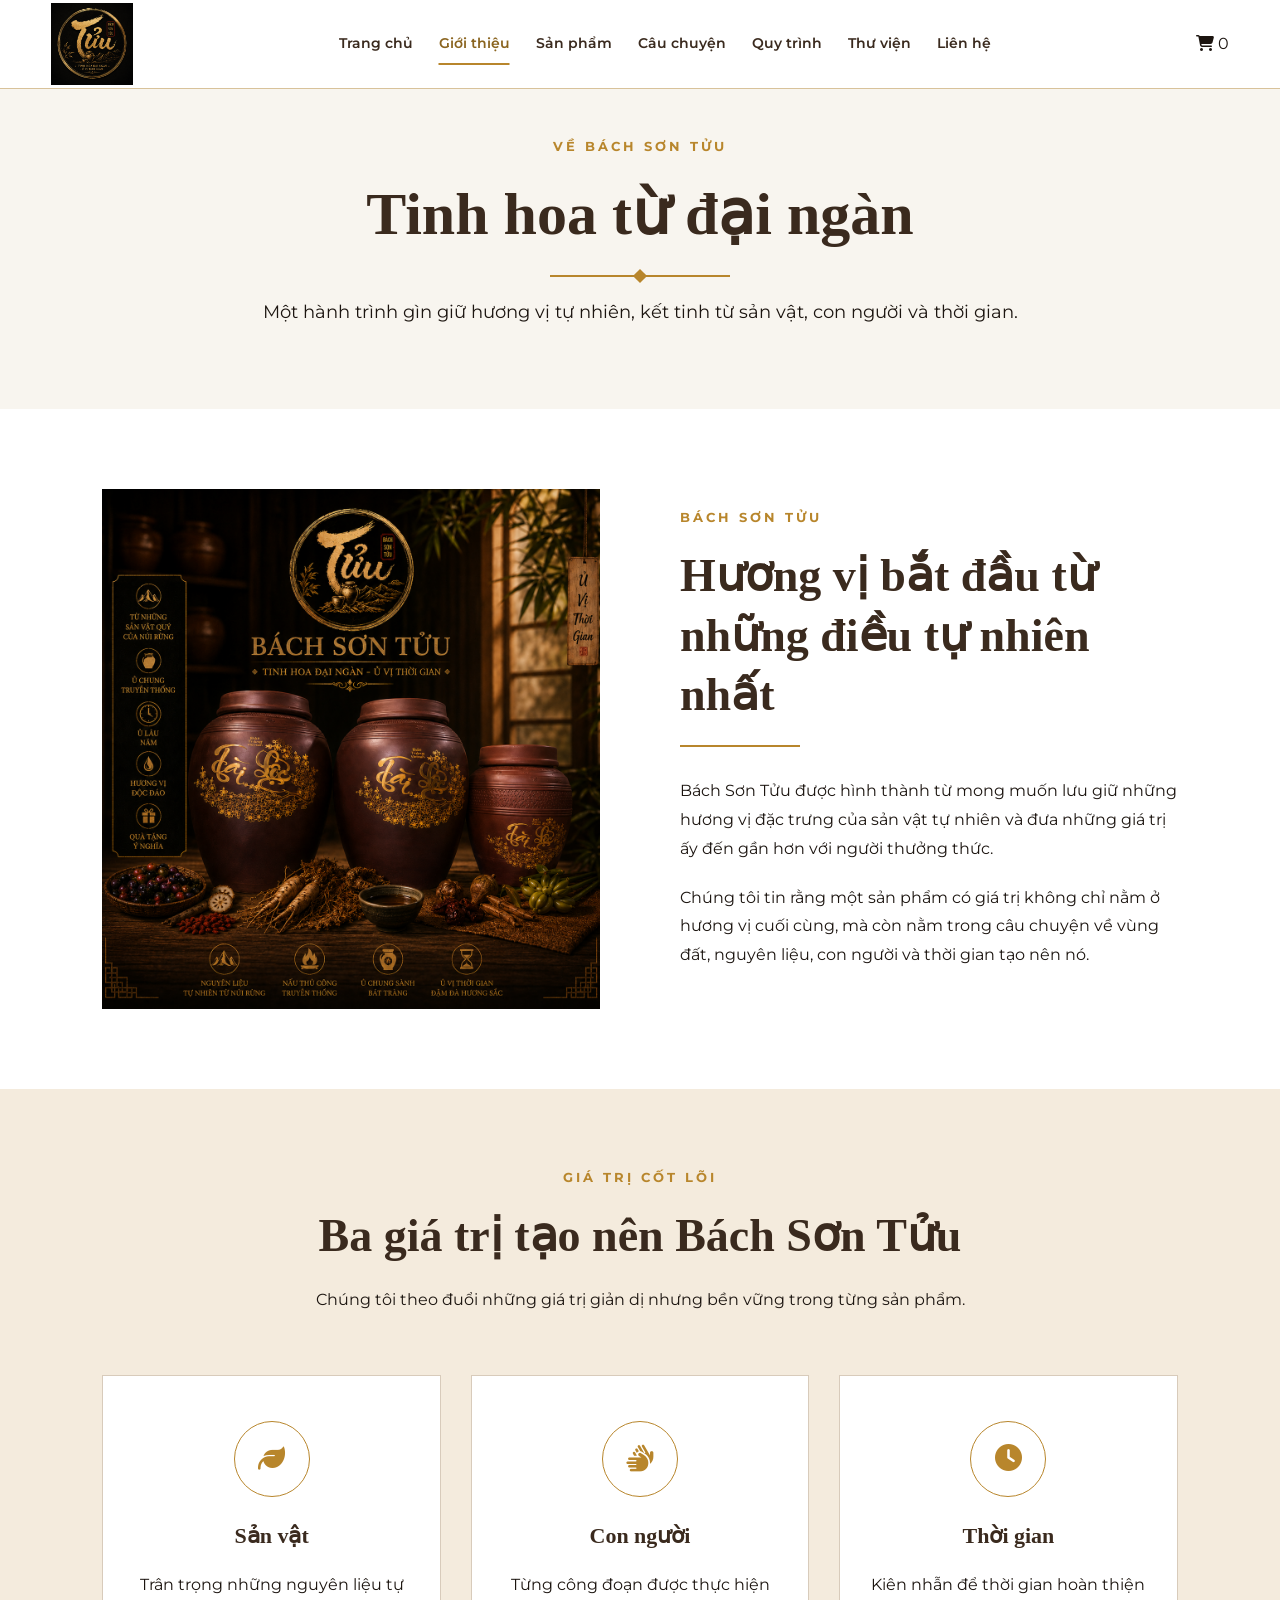
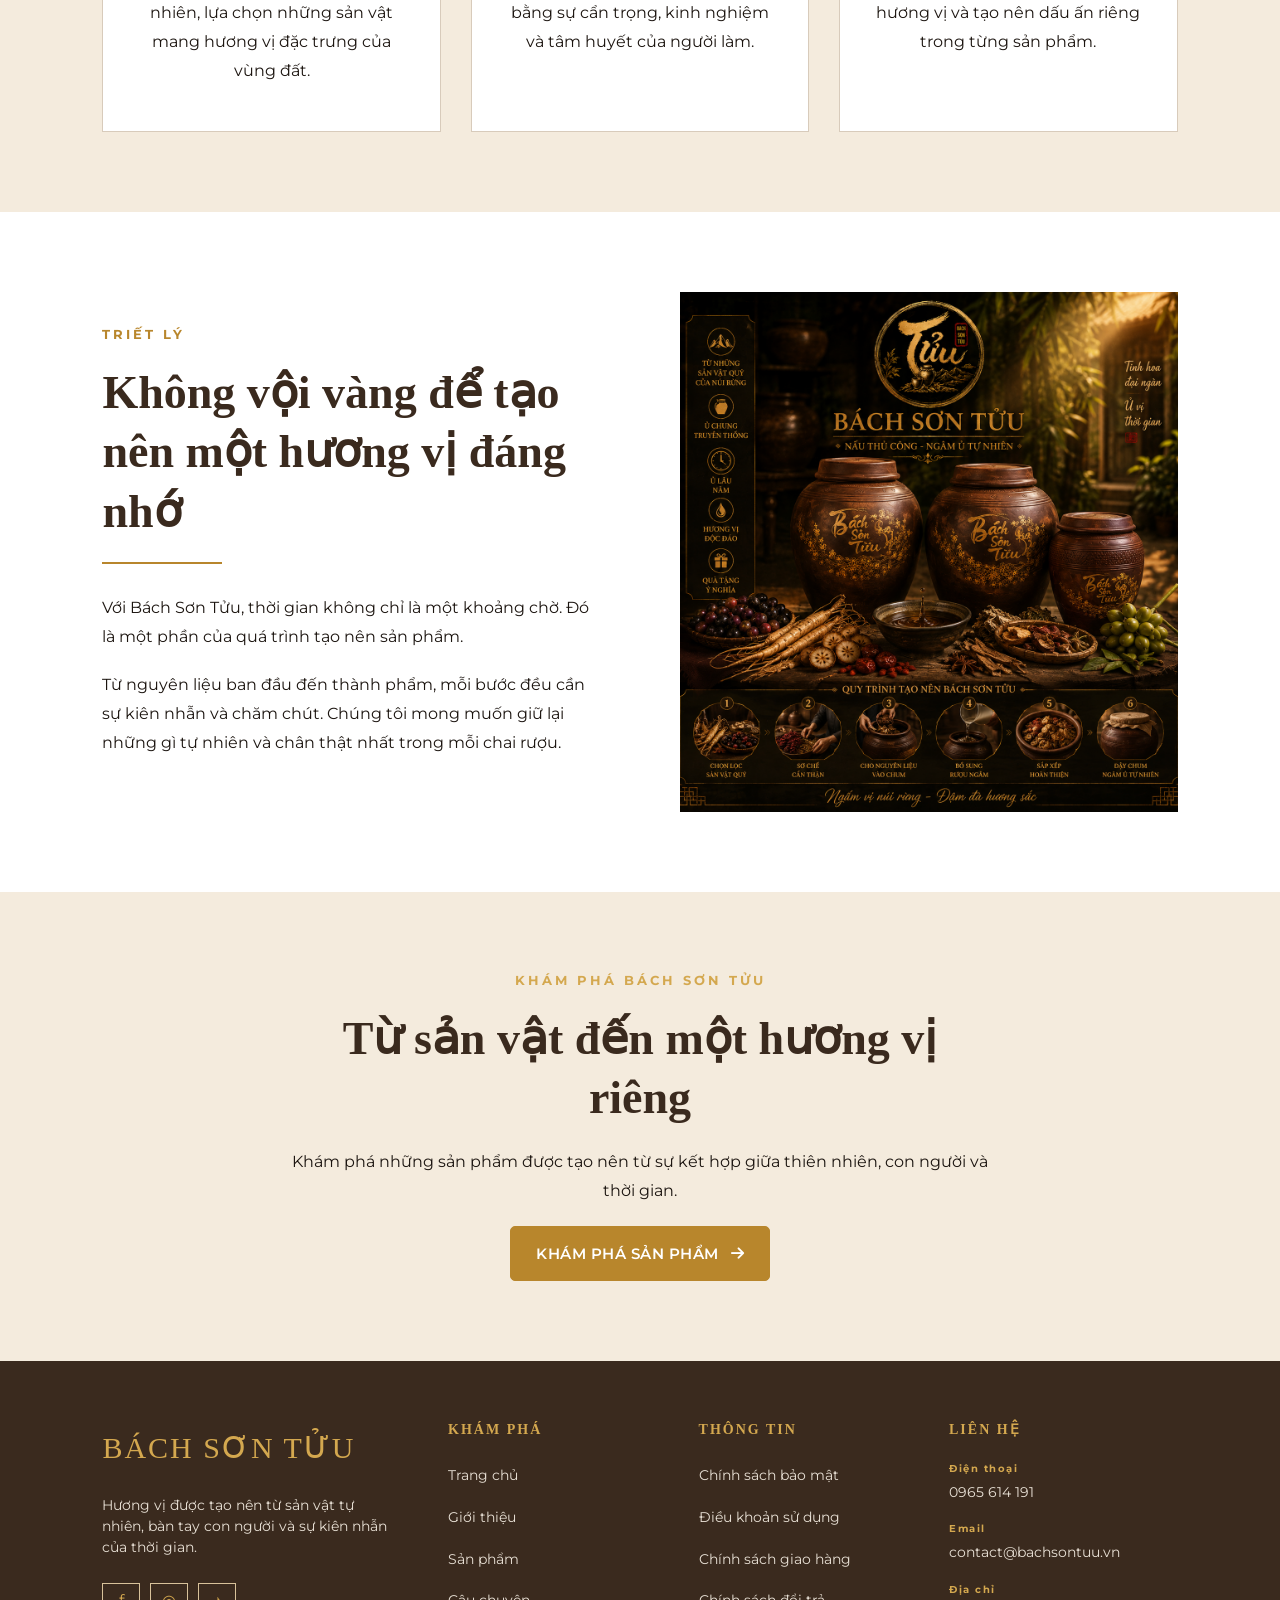
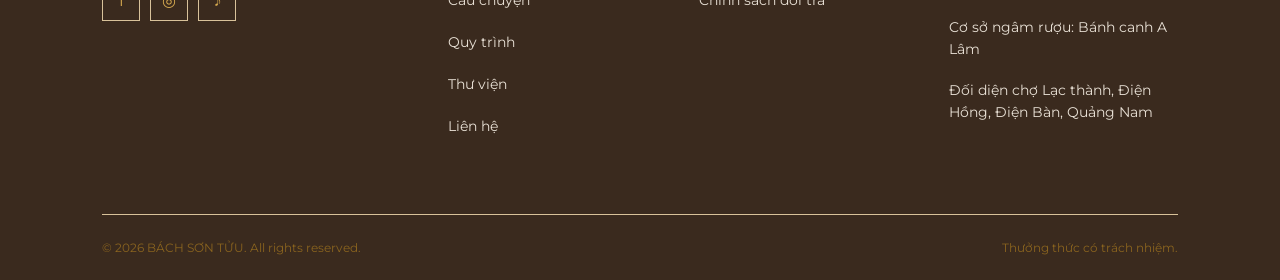
==== commit 3d1d936c: "Add files via upload" ====
--- a/about.html
+++ b/about.html
@@ -38,6 +38,23 @@
                 <a href="gallery.html">Thư viện</a>
                 <a href="contact.html">Liên hệ</a>
             </nav>
+            <!-- GIỎ HÀNG -->
+            <a
+                href="cart.html"
+                class="cart-link"
+                aria-label="Giỏ hàng"
+            >
+
+            <i class="fa-solid fa-cart-shopping"></i>
+
+            <span
+                class="cart-count"
+
+            >
+                0
+            </span>
+
+            </a>
             <!-- MENU MOBILE -->
             <button class="menu-toggle">
                 <i class="fa-solid fa-bars"></i>
@@ -88,9 +105,9 @@
             VỀ BÁCH SƠN TỬU
         </span>
 
-        <h2>
+        <h1>
             Tinh hoa từ đại ngàn
-        </h2>
+        </h1>
 
         <div class="about-hero-line"></div>
 
@@ -542,10 +559,11 @@
 
 
     <!-- JAVASCRIPT -->
-
+    <script src="js/product-api.js"></script>
+    <script src="js/products.js"></script>
+    <script src="js/cart.js"></script>
     <script src="js/script.js"></script>
 
-
 </body>
 
 </html>
--- a/css/style.css
+++ b/css/style.css
@@ -53,7 +53,8 @@
     --font-main: "Montserrat", sans-serif;
 
     --header-height: 88px;
-    --hero-height: 660px;
+    --hero-height1: 620px;
+    --hero-height2: 300px;
 
 }
 
@@ -432,7 +433,8 @@
 ===================================================== */
 
 .hero {
-    min-height: var(--hero-height);
+    margin-top: 88px;
+    min-height: var(--hero-height1);
     display: flex;
     align-items: center;
     justify-content: center;
--- a/css/about.css
+++ b/css/about.css
@@ -7,7 +7,8 @@
 ===================================================== */
 
 .about-hero {
-    min-height: var(--hero-height);
+    margin-top: 88px;
+    min-height: var(--hero-height2);
     display: flex;
     align-items: center;
     justify-content: center;
